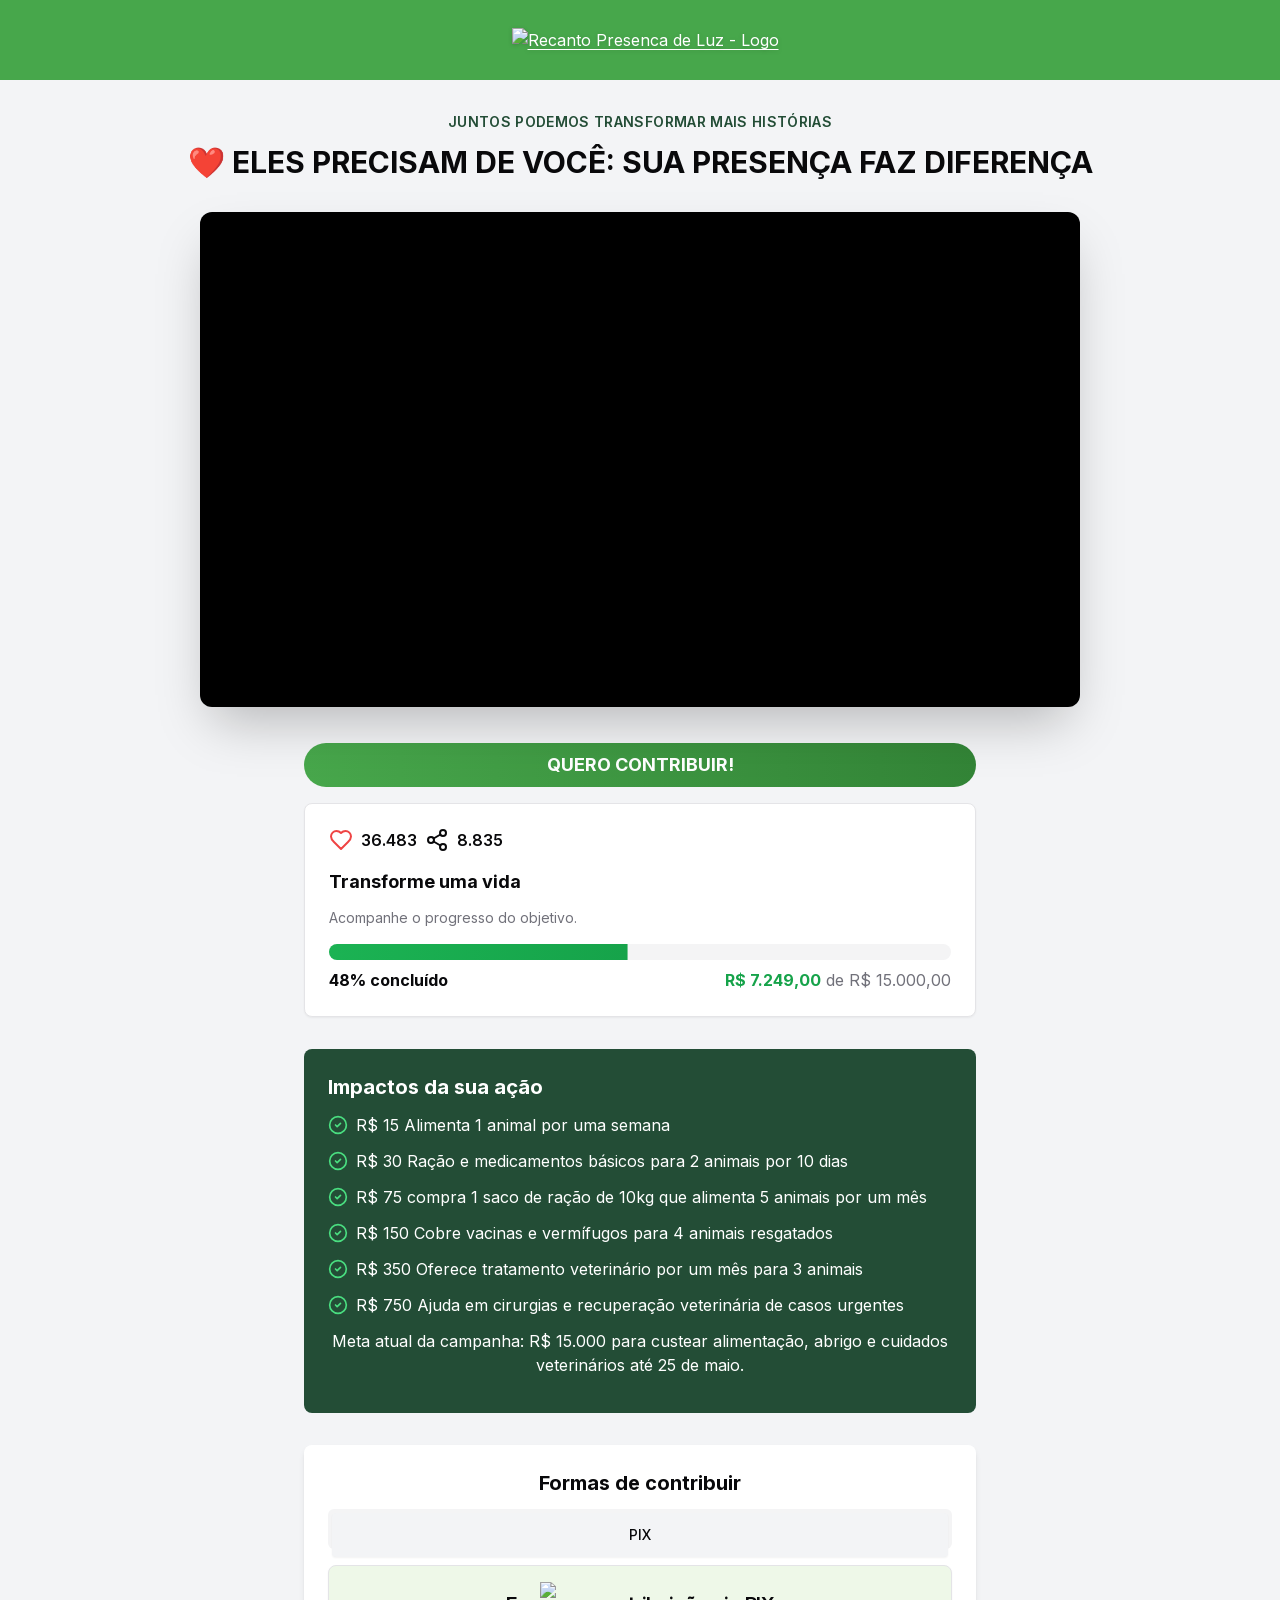
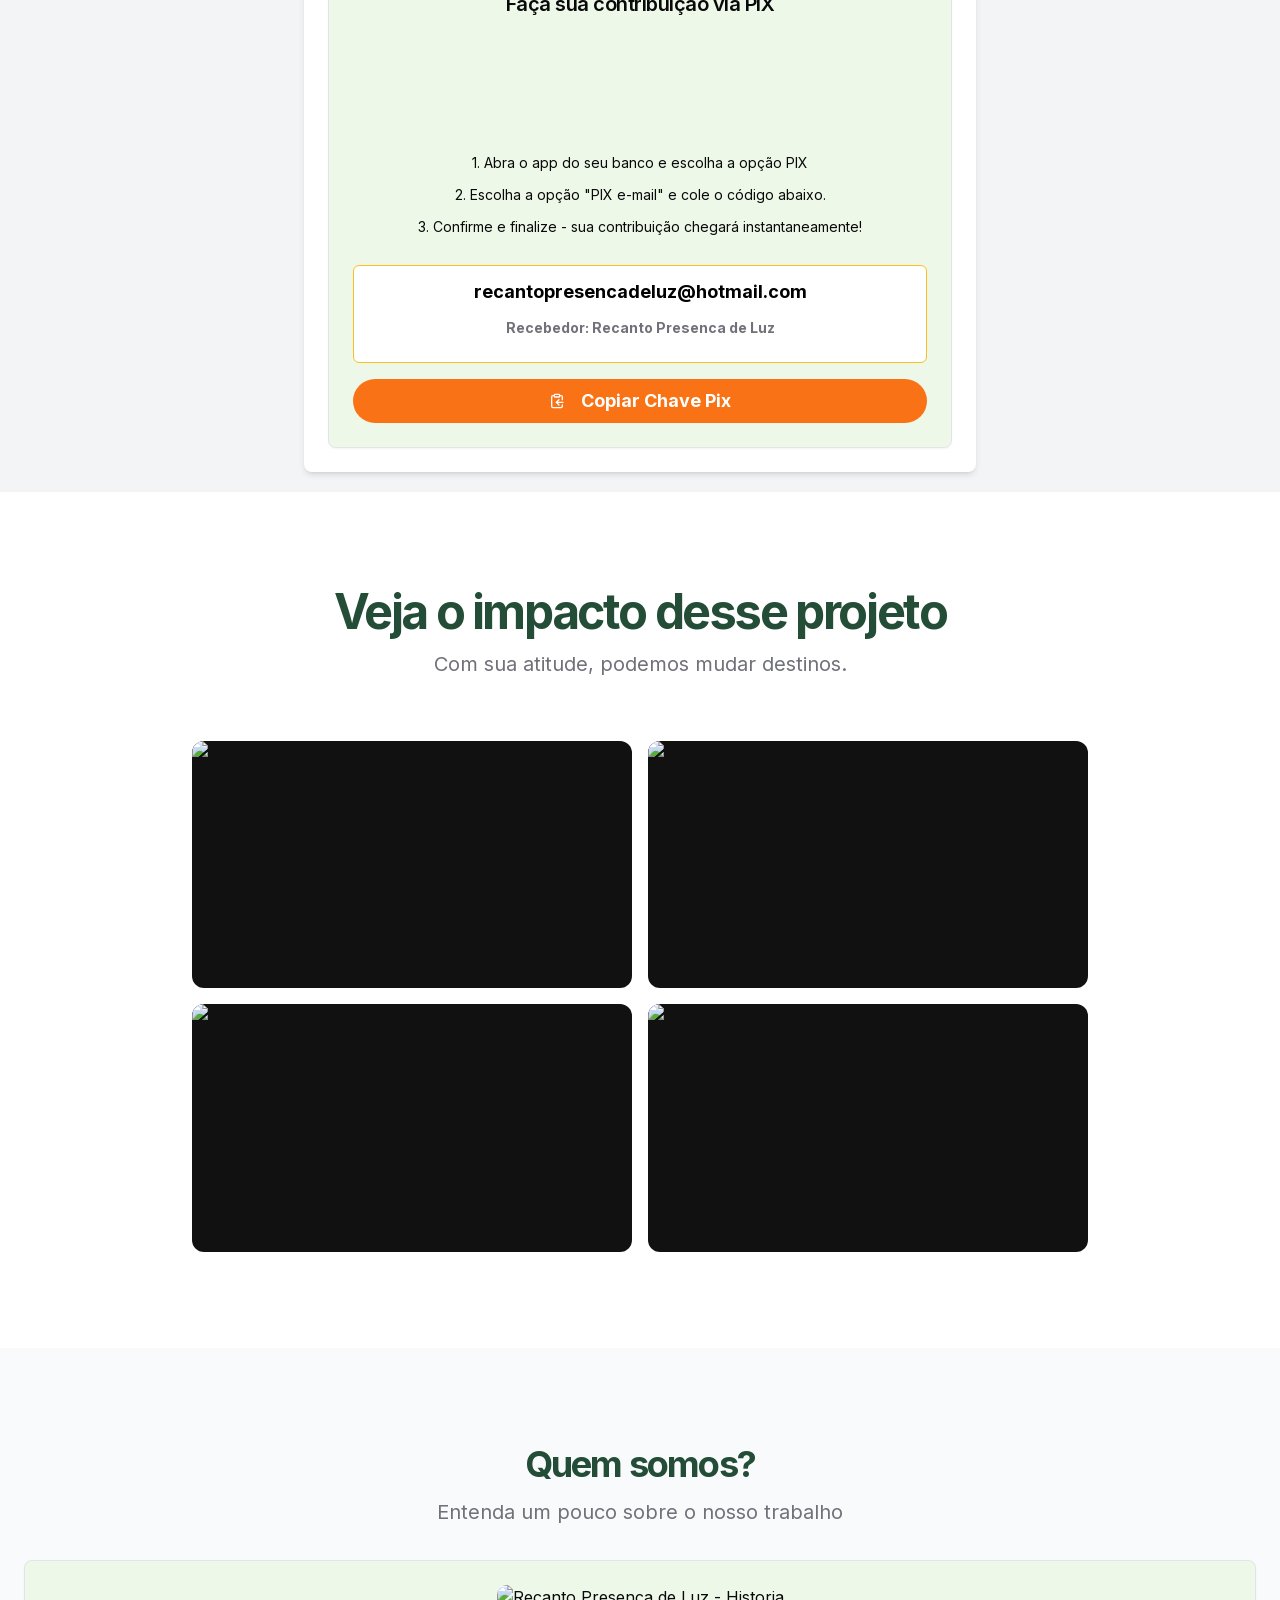
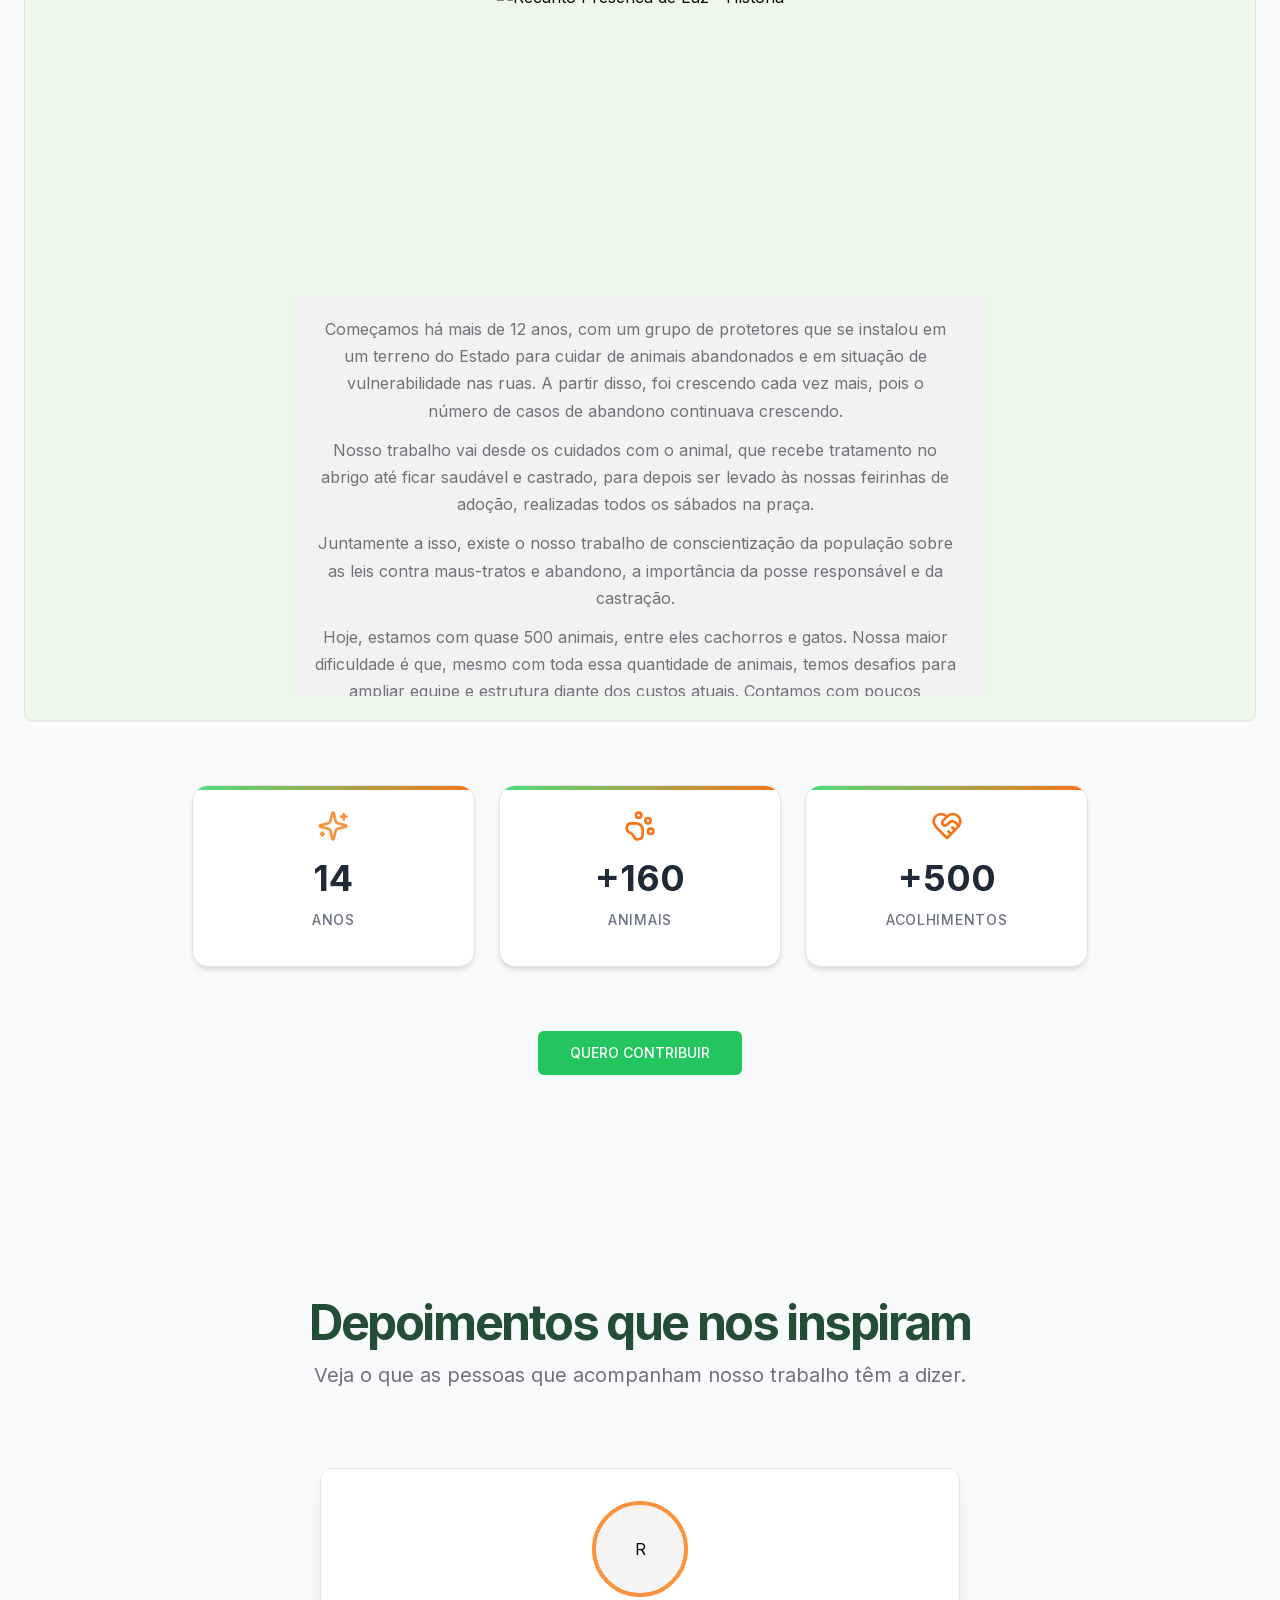
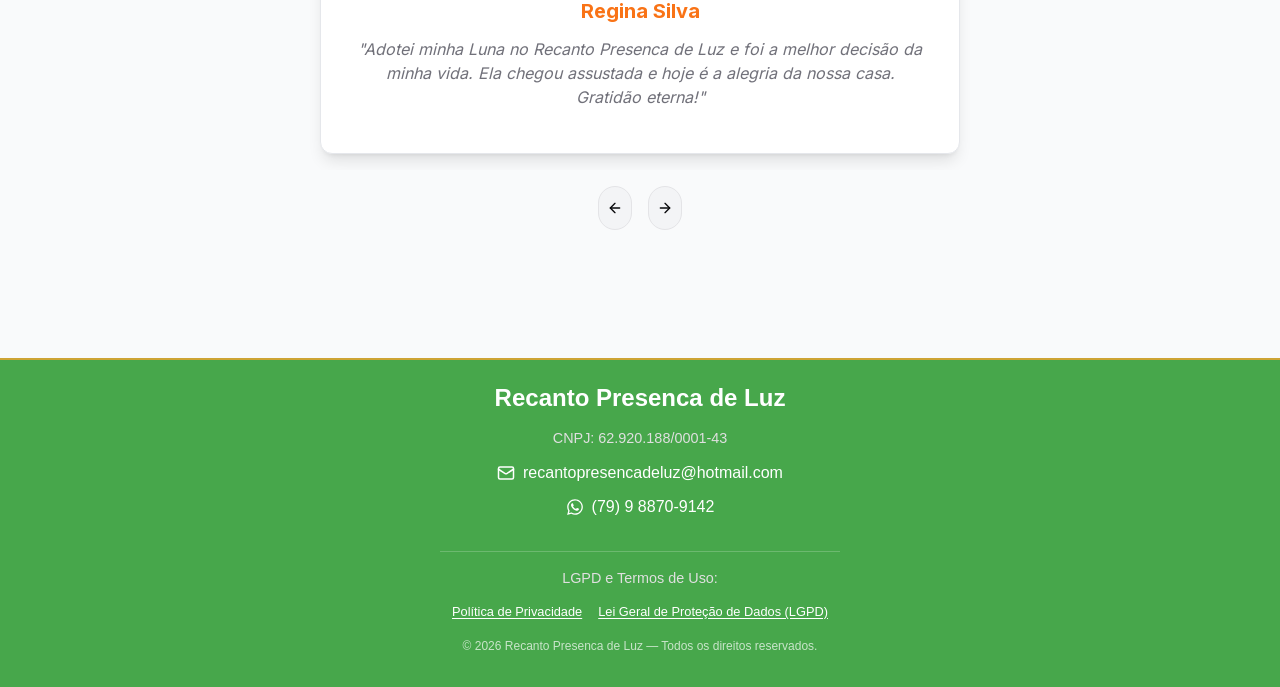
==== index.html @ f78526d4 "Add files via upload" ====
<!DOCTYPE html><html lang="pt-BR"><head><meta charSet="utf-8"/><meta name="viewport" content="width=device-width, initial-scale=1"/><link rel="preload" href="/_next/static/media/e4af272ccee01ff0-s.p.woff2" as="font" crossorigin="" type="font/woff2"/><link rel="preload" as="image" href="https://i.ibb.co/4ns6Q9Df/de05a63b-ccb4-4235-9074-edcccbdbeb05-removebg-preview.png"/><link rel="stylesheet" href="/_next/static/css/321c0243a953a065.css" data-precedence="next"/><link rel="preload" as="script" fetchPriority="low" href="/_next/static/chunks/webpack-9482fcfc3fdfa7f8.js"/><script src="/_next/static/chunks/4bd1b696-a25418325034b528.js" async=""></script><script src="/_next/static/chunks/684-8b816c568aa1b000.js" async=""></script><script src="/_next/static/chunks/main-app-9f4f66c0efa5e0b9.js" async=""></script><script src="/_next/static/chunks/365-a401f43766d34891.js" async=""></script><script src="/_next/static/chunks/798-916371a2caf3da36.js" async=""></script><script src="/_next/static/chunks/app/layout-183e3279c1307798.js" async=""></script><script src="/_next/static/chunks/8e1d74a4-5a9aa57ccb672484.js" async=""></script><script src="/_next/static/chunks/429-32c9b51f7296af9c.js" async=""></script><script src="/_next/static/chunks/119-1dce93ebd02ee011.js" async=""></script><script src="/_next/static/chunks/app/page-3ce889179d51cecb.js" async=""></script><meta name="next-size-adjust" content=""/><link rel="preconnect" href="https://connect.facebook.net" crossorigin="anonymous"/><link rel="dns-prefetch" href="https://connect.facebook.net"/><title>Recanto Presenca de Luz</title><meta name="description" content="A doação é a única forma de mantermos o nosso trabalho, seja doador e salve vidas."/><link rel="icon" href="/favicon.ico" type="image/x-icon" sizes="16x16"/><script>document.querySelectorAll('body link[rel="icon"], body link[rel="apple-touch-icon"]').forEach(el => document.head.appendChild(el))</script><script src="/_next/static/chunks/polyfills-42372ed130431b0a.js" noModule=""></script></head><body class="__variable_f367f3 font-sans antialiased"><div hidden=""><!--$--><!--/$--></div><noscript><img height="1" width="1" style="display:none" src="https://www.facebook.com/tr?id=1399622111182187&amp;ev=PageView&amp;noscript=1" alt="fb-pixel-noscript"/></noscript><div class="flex flex-col min-h-screen"><div class="flex min-h-dvh flex-col bg-background"><header class="site-header"><div class="container flex h-full items-center justify-center"><a class="flex items-center justify-center h-full" href="/"><img src="https://i.ibb.co/4ns6Q9Df/de05a63b-ccb4-4235-9074-edcccbdbeb05-removebg-preview.png" alt="Recanto Presenca de Luz - Logo" class="site-logo" loading="eager"/></a></div></header><main class="flex-1"><section class="w-full text-center pt-8 pb-4"><div class="container mx-auto px-2 sm:px-4"><p class="font-semibold text-primary uppercase tracking-wide text-xs sm:text-sm">JUNTOS PODEMOS TRANSFORMAR MAIS HISTÓRIAS</p><h1 class="text-lg sm:text-2xl md:text-3xl font-bold mt-2 leading-tight w-full max-w-full mx-auto">❤️ ELES PRECISAM DE VOCÊ: SUA PRESENÇA FAZ DIFERENÇA</h1></div><div class="w-full mt-8"><!--$!--><template data-dgst="BAILOUT_TO_CLIENT_SIDE_RENDERING"></template><div class="w-full max-w-4xl mx-auto px-2"><div class="w-full aspect-video bg-muted animate-pulse rounded-xl flex items-center justify-center"><p class="text-muted-foreground text-sm">Carregando vídeo...</p></div></div><!--/$--></div></section><section class="w-full py-5"><div class="container flex flex-col gap-8 items-center px-2 sm:px-4"><div class="w-full max-w-2xl"><a href="#formas-de-doar"><button class="inline-flex items-center justify-center gap-2 whitespace-nowrap ring-offset-background transition-colors focus-visible:outline-none focus-visible:ring-2 focus-visible:ring-ring focus-visible:ring-offset-2 disabled:pointer-events-none disabled:opacity-50 [&amp;_svg]:pointer-events-none [&amp;_svg]:size-4 [&amp;_svg]:shrink-0 hover:bg-primary/90 h-11 w-full mb-4 bg-gradient-to-r from-[#47A74B] to-[#328436] hover:from-[#328436] hover:to-[#47A74B] text-white font-bold rounded-full text-lg py-3 px-8">QUERO CONTRIBUIR!</button></a><div class="rounded-lg border text-card-foreground shadow-sm bg-white"><div class="p-4 sm:p-6"><div class="flex justify-between items-center"><div class="flex items-center gap-2"><svg xmlns="http://www.w3.org/2000/svg" width="24" height="24" viewBox="0 0 24 24" fill="none" stroke="currentColor" stroke-width="2" stroke-linecap="round" stroke-linejoin="round" class="lucide lucide-heart text-red-500"><path d="M19 14c1.49-1.46 3-3.21 3-5.5A5.5 5.5 0 0 0 16.5 3c-1.76 0-3 .5-4.5 2-1.5-1.5-2.74-2-4.5-2A5.5 5.5 0 0 0 2 8.5c0 2.3 1.5 4.05 3 5.5l7 7Z"></path></svg><span class="font-semibold">36.483</span><svg xmlns="http://www.w3.org/2000/svg" width="24" height="24" viewBox="0 0 24 24" fill="none" stroke="currentColor" stroke-width="2" stroke-linecap="round" stroke-linejoin="round" class="lucide lucide-share2"><circle cx="18" cy="5" r="3"></circle><circle cx="6" cy="12" r="3"></circle><circle cx="18" cy="19" r="3"></circle><line x1="8.59" x2="15.42" y1="13.51" y2="17.49"></line><line x1="15.41" x2="8.59" y1="6.51" y2="10.49"></line></svg><span class="font-semibold">8.835</span></div></div><div class="mt-4"><div><h3 class="font-bold text-lg">Transforme uma vida</h3><p class="text-sm text-muted-foreground">Acompanhe o progresso do objetivo.</p></div></div><div class="mt-4"><div aria-valuemax="100" aria-valuemin="0" role="progressbar" data-state="indeterminate" data-max="100" class="relative h-4 w-full overflow-hidden rounded-full bg-secondary"><div data-state="indeterminate" data-max="100" class="h-full w-full flex-1 transition-all bg-gradient-to-r from-[#21C35D] to-[#16A34A]" style="transform:translateX(-52%)"></div></div><div class="flex justify-between text-base mt-2"><span class="font-bold">48% concluído</span><span class="text-muted-foreground"><span class="font-bold text-green-600">R$ 7.249,00</span> de R$ 15.000,00</span></div></div></div></div></div><div class="w-full max-w-2xl bg-primary text-primary-foreground p-4 sm:p-6 rounded-lg"><h3 class="font-bold text-xl mb-4">Impactos da sua ação</h3><ul class="space-y-3"><li class="flex items-start gap-2"><svg xmlns="http://www.w3.org/2000/svg" width="24" height="24" viewBox="0 0 24 24" fill="none" stroke="currentColor" stroke-width="2" stroke-linecap="round" stroke-linejoin="round" class="lucide lucide-circle-check h-5 w-5 mt-0.5 text-green-400 flex-shrink-0"><circle cx="12" cy="12" r="10"></circle><path d="m9 12 2 2 4-4"></path></svg><span>R$ 15 Alimenta 1 animal por uma semana</span></li><li class="flex items-start gap-2"><svg xmlns="http://www.w3.org/2000/svg" width="24" height="24" viewBox="0 0 24 24" fill="none" stroke="currentColor" stroke-width="2" stroke-linecap="round" stroke-linejoin="round" class="lucide lucide-circle-check h-5 w-5 mt-0.5 text-green-400 flex-shrink-0"><circle cx="12" cy="12" r="10"></circle><path d="m9 12 2 2 4-4"></path></svg><span>R$ 30 Ração e medicamentos básicos para 2 animais por 10 dias</span></li><li class="flex items-start gap-2"><svg xmlns="http://www.w3.org/2000/svg" width="24" height="24" viewBox="0 0 24 24" fill="none" stroke="currentColor" stroke-width="2" stroke-linecap="round" stroke-linejoin="round" class="lucide lucide-circle-check h-5 w-5 mt-0.5 text-green-400 flex-shrink-0"><circle cx="12" cy="12" r="10"></circle><path d="m9 12 2 2 4-4"></path></svg><span>R$ 75 compra 1 saco de ração de 10kg que alimenta 5 animais por um mês</span></li><li class="flex items-start gap-2"><svg xmlns="http://www.w3.org/2000/svg" width="24" height="24" viewBox="0 0 24 24" fill="none" stroke="currentColor" stroke-width="2" stroke-linecap="round" stroke-linejoin="round" class="lucide lucide-circle-check h-5 w-5 mt-0.5 text-green-400 flex-shrink-0"><circle cx="12" cy="12" r="10"></circle><path d="m9 12 2 2 4-4"></path></svg><span>R$ 150 Cobre vacinas e vermífugos para 4 animais resgatados</span></li><li class="flex items-start gap-2"><svg xmlns="http://www.w3.org/2000/svg" width="24" height="24" viewBox="0 0 24 24" fill="none" stroke="currentColor" stroke-width="2" stroke-linecap="round" stroke-linejoin="round" class="lucide lucide-circle-check h-5 w-5 mt-0.5 text-green-400 flex-shrink-0"><circle cx="12" cy="12" r="10"></circle><path d="m9 12 2 2 4-4"></path></svg><span>R$ 350 Oferece tratamento veterinário por um mês para 3 animais</span></li><li class="flex items-start gap-2"><svg xmlns="http://www.w3.org/2000/svg" width="24" height="24" viewBox="0 0 24 24" fill="none" stroke="currentColor" stroke-width="2" stroke-linecap="round" stroke-linejoin="round" class="lucide lucide-circle-check h-5 w-5 mt-0.5 text-green-400 flex-shrink-0"><circle cx="12" cy="12" r="10"></circle><path d="m9 12 2 2 4-4"></path></svg><span>R$ 750 Ajuda em cirurgias e recuperação veterinária de casos urgentes</span></li></ul><p class="mt-4 text-center text-sm sm:text-base">Meta atual da campanha: R$ 15.000 para custear alimentação, abrigo e cuidados veterinários até 25 de maio.</p></div><div id="formas-de-doar" class="w-full max-w-2xl bg-white p-4 sm:p-6 rounded-lg shadow-md"><h3 class="font-bold text-xl text-center mb-4">Formas de contribuir</h3><div dir="ltr" data-orientation="horizontal" class="w-full"><div role="tablist" aria-orientation="horizontal" class="h-10 items-center justify-center rounded-md bg-muted p-1 text-muted-foreground grid w-full grid-cols-1" tabindex="-1" data-orientation="horizontal" style="outline:none"><button type="button" role="tab" aria-selected="true" aria-controls="radix-«R1eaelb»-content-pix" data-state="active" id="radix-«R1eaelb»-trigger-pix" class="inline-flex items-center justify-center whitespace-nowrap rounded-sm px-3 py-1.5 text-sm font-medium ring-offset-background transition-all focus-visible:outline-none focus-visible:ring-2 focus-visible:ring-ring focus-visible:ring-offset-2 disabled:pointer-events-none disabled:opacity-50 data-[state=active]:bg-background data-[state=active]:text-foreground data-[state=active]:shadow-sm" tabindex="-1" data-orientation="horizontal" data-radix-collection-item="">PIX</button></div><div data-state="active" data-orientation="horizontal" role="tabpanel" aria-labelledby="radix-«R1eaelb»-trigger-pix" id="radix-«R1eaelb»-content-pix" tabindex="0" class="ring-offset-background focus-visible:outline-none focus-visible:ring-2 focus-visible:ring-ring focus-visible:ring-offset-2 mt-4" style="animation-duration:0s"><div class="rounded-lg border bg-card text-card-foreground shadow-sm"><div class="flex flex-col space-y-1.5 p-4 sm:p-6"><div class="font-semibold tracking-tight text-center text-lg sm:text-xl">Faça sua contribuição via PIX</div></div><div class="p-6 space-y-4 flex flex-col items-center pt-0 px-2 sm:px-6"><div class="relative w-[180px] h-[180px] sm:w-[200px] sm:h-[200px] mt-[-60px] mb-[-45px]"><img alt="PIX QR Code" data-ai-hint="qr code" loading="lazy" decoding="async" data-nimg="fill" class="object-contain" style="position:absolute;height:100%;width:100%;left:0;top:0;right:0;bottom:0;color:transparent" src="https://i.ibb.co/N67JtyS0/pix.png"/></div><div class="space-y-2 w-full"><p class="text-center text-sm">1. Abra o app do seu banco e escolha a <br class="sm:hidden"/> opção PIX</p><p class="text-center text-sm">2. Escolha a opção &quot;PIX e-mail&quot; e cole o código abaixo.</p><p class="text-center text-sm">3. Confirme e finalize - sua contribuição chegará instantaneamente!</p></div><div class="bg-white border border-amber-400 p-3 rounded-md text-center w-full overflow-hidden"><p class="font-bold text-[13px] min-[320px]:text-[14px] sm:text-base md:text-lg text-black whitespace-nowrap truncate">recantopresencadeluz@hotmail.com</p><p class="text-sm font-bold text-muted-foreground mt-1">Recebedor: Recanto Presenca de Luz</p></div><button class="inline-flex items-center justify-center gap-2 whitespace-nowrap ring-offset-background transition-colors focus-visible:outline-none focus-visible:ring-2 focus-visible:ring-ring focus-visible:ring-offset-2 disabled:pointer-events-none disabled:opacity-50 [&amp;_svg]:pointer-events-none [&amp;_svg]:size-4 [&amp;_svg]:shrink-0 h-10 px-4 py-2 w-full bg-orange-500 hover:bg-orange-600 text-white font-bold rounded-full text-lg"><svg xmlns="http://www.w3.org/2000/svg" width="24" height="24" viewBox="0 0 24 24" fill="none" stroke="currentColor" stroke-width="2" stroke-linecap="round" stroke-linejoin="round" class="lucide lucide-clipboard-copy mr-2 h-5 w-5"><rect width="8" height="4" x="8" y="2" rx="1" ry="1"></rect><path d="M8 4H6a2 2 0 0 0-2 2v14a2 2 0 0 0 2 2h12a2 2 0 0 0 2-2v-2"></path><path d="M16 4h2a2 2 0 0 1 2 2v4"></path><path d="M21 14H11"></path><path d="m15 10-4 4 4 4"></path></svg>Copiar Chave Pix</button></div></div></div></div></div></div></section><section id="gallery" class="w-full py-12 md:py-24 bg-white text-primary"><div class="container px-4 md:px-6"><div class="flex flex-col items-center justify-center space-y-4 text-center mb-12"><h2 class="text-3xl font-bold tracking-tighter sm:text-5xl">Veja o impacto desse projeto</h2><p class="max-w-[900px] md:text-xl/relaxed lg:text-base/relaxed xl:text-xl/relaxed text-muted-foreground">Com sua atitude, podemos mudar destinos.</p></div><div class="grid grid-cols-1 sm:grid-cols-2 gap-4 max-w-4xl mx-auto"><div class="img-card group"><div class="img-slot relative aspect-video w-full"><img alt="Impacto 1" data-ai-hint="animal rescue" loading="lazy" decoding="async" data-nimg="fill" class="img-el object-cover transition-transform duration-300 group-hover:scale-105" style="position:absolute;height:100%;width:100%;left:0;top:0;right:0;bottom:0;color:transparent" src="https://i.ibb.co/20yDqpBL/ANTES.png"/></div></div><div class="img-card group"><div class="img-slot relative aspect-video w-full"><img alt="Impacto 2" data-ai-hint="animal rescue" loading="lazy" decoding="async" data-nimg="fill" class="img-el object-cover transition-transform duration-300 group-hover:scale-105" style="position:absolute;height:100%;width:100%;left:0;top:0;right:0;bottom:0;color:transparent" src="https://i.ibb.co/Vp9Tsbdw/ANTES-1.png"/></div></div><div class="img-card group"><div class="img-slot relative aspect-video w-full"><img alt="Impacto 3" data-ai-hint="animal rescue" loading="lazy" decoding="async" data-nimg="fill" class="img-el object-cover transition-transform duration-300 group-hover:scale-105" style="position:absolute;height:100%;width:100%;left:0;top:0;right:0;bottom:0;color:transparent" src="https://i.ibb.co/zhKdvjPP/ANTES-2.png"/></div></div><div class="img-card group"><div class="img-slot relative aspect-video w-full"><img alt="Impacto 4" data-ai-hint="animal rescue" loading="lazy" decoding="async" data-nimg="fill" class="img-el object-cover transition-transform duration-300 group-hover:scale-105" style="position:absolute;height:100%;width:100%;left:0;top:0;right:0;bottom:0;color:transparent" src="https://i.ibb.co/0V2RJtrf/ANTES-3.png"/></div></div></div></div></section><section class="w-full py-12 md:py-24 bg-gray-50"><div class="container px-4 md:px-6 space-y-8"><div class="text-center space-y-2"><h2 class="text-3xl font-bold tracking-tighter sm:text-4xl text-primary">Quem somos?</h2><p class="text-muted-foreground md:text-xl/relaxed">Entenda um pouco sobre o nosso trabalho</p></div><div class="rounded-lg border bg-card text-card-foreground shadow-sm overflow-hidden"><div class="p-6"><div class="flex justify-center"><a href="https://imgbb.com/"><img src="https://i.ibb.co/1t9W71GC/ANTES-4-removebg-preview.png" alt="Recanto Presenca de Luz - Historia" loading="lazy" width="400" height="400" style="border:0;max-width:400px;width:100%;border-radius:10px;object-fit:contain"/></a></div><div class="mt-6 text-muted-foreground text-left max-w-3xl mx-auto space-y-4"><div class="historia-box"><div class="historia-content"><p>Começamos há mais de 12 anos, com um grupo de protetores que se instalou em um terreno do Estado para cuidar de animais abandonados e em situação de vulnerabilidade nas ruas. A partir disso, foi crescendo cada vez mais, pois o número de casos de abandono continuava crescendo.</p><p>Nosso trabalho vai desde os cuidados com o animal, que recebe tratamento no abrigo até ficar saudável e castrado, para depois ser levado às nossas feirinhas de adoção, realizadas todos os sábados na praça.</p><p>Juntamente a isso, existe o nosso trabalho de conscientização da população sobre as leis contra maus-tratos e abandono, a importância da posse responsável e da castração.</p><p>Hoje, estamos com quase 500 animais, entre eles cachorros e gatos. Nossa maior dificuldade é que, mesmo com toda essa quantidade de animais, temos desafios para ampliar equipe e estrutura diante dos custos atuais. Contamos com poucos voluntários, que dificilmente aparecem para ajudar.</p><p>Mesmo com a ajuda que a prefeitura nos repassa todo mês para a compra de ração, ainda há custos importantes com medicação, veterinários, produtos de limpeza e estrutura.</p><p>Por isso, fazemos vários eventos e vendas em geral de camisetas, panetones, cestas de chocolate e rifas ao longo do ano, para sustentar e fortalecer nossas atividades ao longo do ano.</p></div></div></div></div></div><div class="pt-8 grid grid-cols-1 sm:grid-cols-2 md:grid-cols-3 gap-6 max-w-4xl mx-auto"><div class="rounded-lg border bg-card text-card-foreground shadow-sm stat-card"><div class="stat-card-border"></div><div class="flex flex-col items-center justify-center p-6 text-center h-full"><svg xmlns="http://www.w3.org/2000/svg" width="24" height="24" viewBox="0 0 24 24" fill="none" stroke="currentColor" stroke-width="2" stroke-linecap="round" stroke-linejoin="round" class="lucide lucide-sparkles h-8 w-8 mb-4 text-orange-400"><path d="M9.937 15.5A2 2 0 0 0 8.5 14.063l-6.135-1.582a.5.5 0 0 1 0-.962L8.5 9.936A2 2 0 0 0 9.937 8.5l1.582-6.135a.5.5 0 0 1 .963 0L14.063 8.5A2 2 0 0 0 15.5 9.937l6.135 1.581a.5.5 0 0 1 0 .964L15.5 14.063a2 2 0 0 0-1.437 1.437l-1.582 6.135a.5.5 0 0 1-.963 0z"></path><path d="M20 3v4"></path><path d="M22 5h-4"></path><path d="M4 17v2"></path><path d="M5 18H3"></path></svg><p class="text-4xl font-bold text-gray-800">14</p><p class="text-sm font-medium text-gray-500 uppercase tracking-wider mt-1">ANOS</p></div></div><div class="rounded-lg border bg-card text-card-foreground shadow-sm stat-card"><div class="stat-card-border"></div><div class="flex flex-col items-center justify-center p-6 text-center h-full"><svg xmlns="http://www.w3.org/2000/svg" width="24" height="24" viewBox="0 0 24 24" fill="none" stroke="currentColor" stroke-width="2" stroke-linecap="round" stroke-linejoin="round" class="lucide lucide-paw-print h-8 w-8 mb-4 text-orange-500"><circle cx="11" cy="4" r="2"></circle><circle cx="18" cy="8" r="2"></circle><circle cx="20" cy="16" r="2"></circle><path d="M9 10a5 5 0 0 1 5 5v3.5a3.5 3.5 0 0 1-6.84 1.045Q6.52 17.48 4.46 16.84A3.5 3.5 0 0 1 5.5 10Z"></path></svg><p class="text-4xl font-bold text-gray-800">+160</p><p class="text-sm font-medium text-gray-500 uppercase tracking-wider mt-1">ANIMAIS</p></div></div><div class="rounded-lg border bg-card text-card-foreground shadow-sm stat-card"><div class="stat-card-border"></div><div class="flex flex-col items-center justify-center p-6 text-center h-full"><svg xmlns="http://www.w3.org/2000/svg" width="24" height="24" viewBox="0 0 24 24" fill="none" stroke="currentColor" stroke-width="2" stroke-linecap="round" stroke-linejoin="round" class="lucide lucide-heart-handshake h-8 w-8 mb-4 text-orange-500"><path d="M19 14c1.49-1.46 3-3.21 3-5.5A5.5 5.5 0 0 0 16.5 3c-1.76 0-3 .5-4.5 2-1.5-1.5-2.74-2-4.5-2A5.5 5.5 0 0 0 2 8.5c0 2.3 1.5 4.05 3 5.5l7 7Z"></path><path d="M12 5 9.04 7.96a2.17 2.17 0 0 0 0 3.08c.82.82 2.13.85 3 .07l2.07-1.9a2.82 2.82 0 0 1 3.79 0l2.96 2.66"></path><path d="m18 15-2-2"></path><path d="m15 18-2-2"></path></svg><p class="text-4xl font-bold text-gray-800">+500</p><p class="text-sm font-medium text-gray-500 uppercase tracking-wider mt-1">Acolhimentos</p></div></div></div><div class="text-center pt-8"><a href="#formas-de-doar"><button class="inline-flex items-center justify-center gap-2 whitespace-nowrap text-sm font-medium ring-offset-background transition-colors focus-visible:outline-none focus-visible:ring-2 focus-visible:ring-ring focus-visible:ring-offset-2 disabled:pointer-events-none disabled:opacity-50 [&amp;_svg]:pointer-events-none [&amp;_svg]:size-4 [&amp;_svg]:shrink-0 h-11 rounded-md px-8 bg-green-500 hover:bg-green-600 text-white">QUERO CONTRIBUIR</button></a></div></div></section><section id="testimonials" class="w-full py-12 md:py-24 lg:py-32 bg-gray-50"><div class="container px-4 md:px-6"><div class="h-96 w-full animate-pulse bg-muted rounded-xl"></div></div></section></main><footer class="site-footer-detailed"><div class="container footer-content"><div class="footer-main-info"><h3 class="footer-title">Recanto Presenca de Luz</h3><p class="footer-cnpj">CNPJ: 62.920.188/0001-43</p><div class="footer-contact"><a href="mailto:recantopresencadeluz@hotmail.com" class="footer-contact-link"><svg xmlns="http://www.w3.org/2000/svg" width="24" height="24" viewBox="0 0 24 24" fill="none" stroke="currentColor" stroke-width="2" stroke-linecap="round" stroke-linejoin="round" class="lucide lucide-mail footer-icon"><rect width="20" height="16" x="2" y="4" rx="2"></rect><path d="m22 7-8.97 5.7a1.94 1.94 0 0 1-2.06 0L2 7"></path></svg>recantopresencadeluz@hotmail.com</a><a href="https://wa.me/557988709142" target="_blank" rel="noopener noreferrer" class="footer-contact-link"><svg stroke="currentColor" fill="currentColor" stroke-width="0" viewBox="0 0 448 512" class="footer-icon whatsapp-icon" height="1em" width="1em" xmlns="http://www.w3.org/2000/svg"><path d="M380.9 97.1C339 55.1 283.2 32 223.9 32c-122.4 0-222 99.6-222 222 0 39.1 10.2 77.3 29.6 111L0 480l117.7-30.9c32.4 17.7 68.9 27 106.1 27h.1c122.3 0 224.1-99.6 224.1-222 0-59.3-25.2-115-67.1-157zm-157 341.6c-33.2 0-65.7-8.9-94-25.7l-6.7-4-69.8 18.3L72 359.2l-4.4-7c-18.5-29.4-28.2-63.3-28.2-98.2 0-101.7 82.8-184.5 184.6-184.5 49.3 0 95.6 19.2 130.4 54.1 34.8 34.9 56.2 81.2 56.1 130.5 0 101.8-84.9 184.6-186.6 184.6zm101.2-138.2c-5.5-2.8-32.8-16.2-37.9-18-5.1-1.9-8.8-2.8-12.5 2.8-3.7 5.6-14.3 18-17.6 21.8-3.2 3.7-6.5 4.2-12 1.4-32.6-16.3-54-29.1-75.5-66-5.7-9.8 5.7-9.1 16.3-30.3 1.8-3.7.9-6.9-.5-9.7-1.4-2.8-12.5-30.1-17.1-41.2-4.5-10.8-9.1-9.3-12.5-9.5-3.2-.2-6.9-.2-10.6-.2-3.7 0-9.7 1.4-14.8 6.9-5.1 5.6-19.4 19-19.4 46.3 0 27.3 19.9 53.7 22.6 57.4 2.8 3.7 39.1 59.7 94.8 83.8 35.2 15.2 49 16.5 66.6 13.9 10.7-1.6 32.8-13.4 37.4-26.4 4.6-13 4.6-24.1 3.2-26.4-1.3-2.5-5-3.9-10.5-6.6z"></path></svg>(79) 9 8870-9142</a></div></div><div class="footer-legal"><p class="footer-legal-title">LGPD e Termos de Uso:</p><div class="footer-legal-links"><a class="footer-link" href="#privacidade">Política de Privacidade</a><a class="footer-link" href="#lgpd">Lei Geral de Proteção de Dados (LGPD)</a></div></div><p class="footer-copyright">© <!-- -->2026<!-- --> Recanto Presenca de Luz — Todos os direitos reservados.</p></div></footer></div><!--$--><!--/$--></div><div role="region" aria-label="Notifications (F8)" tabindex="-1" style="pointer-events:none"><ol tabindex="-1" class="fixed top-0 z-[100] flex max-h-screen w-full flex-col-reverse p-4 sm:bottom-0 sm:right-0 sm:top-auto sm:flex-col md:max-w-[420px]"></ol></div><script src="/_next/static/chunks/webpack-9482fcfc3fdfa7f8.js" async=""></script><script>(self.__next_f=self.__next_f||[]).push([0])</script><script>self.__next_f.push([1,"1:\"$Sreact.fragment\"\n2:I[9243,[\"365\",\"static/chunks/365-a401f43766d34891.js\",\"798\",\"static/chunks/798-916371a2caf3da36.js\",\"177\",\"static/chunks/app/layout-183e3279c1307798.js\"],\"\"]\n3:I[7555,[],\"\"]\n4:I[1295,[],\"\"]\n5:I[6874,[\"711\",\"static/chunks/8e1d74a4-5a9aa57ccb672484.js\",\"365\",\"static/chunks/365-a401f43766d34891.js\",\"429\",\"static/chunks/429-32c9b51f7296af9c.js\",\"119\",\"static/chunks/119-1dce93ebd02ee011.js\",\"974\",\"static/chunks/app/page-3ce889179d51cecb.js\"],\"\"]\n6:I[6996,[\"711\",\"static/chunks/8e1d74a4-5a9aa57ccb672484.js\",\"365\",\"static/chunks/365-a401f43766d34891.js\",\"429\",\"static/chunks/429-32c9b51f7296af9c.js\",\"119\",\"static/chunks/119-1dce93ebd02ee011.js\",\"974\",\"static/chunks/app/page-3ce889179d51cecb.js\"],\"default\"]\n7:I[7323,[\"365\",\"static/chunks/365-a401f43766d34891.js\",\"798\",\"static/chunks/798-916371a2caf3da36.js\",\"177\",\"static/chunks/app/layout-183e3279c1307798.js\"],\"Toaster\"]\n8:I[3304,[\"365\",\"static/chunks/365-a401f43766d34891.js\",\"798\",\"static/chunks/798-916371a2caf3da36.js\",\"177\",\"static/chunks/app/layout-183e3279c1307798.js\"],\"default\"]\n9:I[6034,[\"711\",\"static/chunks/8e1d74a4-5a9aa57ccb672484.js\",\"365\",\"static/chunks/365-a401f43766d34891.js\",\"429\",\"static/chunks/429-32c9b51f7296af9c.js\",\"119\",\"static/chunks/119-1dce93ebd02ee011.js\",\"974\",\"static/chunks/app/page-3ce889179d51cecb.js\"],\"default\"]\na:I[6363,[\"711\",\"static/chunks/8e1d74a4-5a9aa57ccb672484.js\",\"365\",\"static/chunks/365-a401f43766d34891.js\",\"429\",\"static/chunks/429-32c9b51f7296af9c.js\",\"119\",\"static/chunks/119-1dce93ebd02ee011.js\",\"974\",\"static/chunks/app/page-3ce889179d51cecb.js\"],\"default\"]\nb:I[3063,[\"711\",\"static/chunks/8e1d74a4-5a9aa57ccb672484.js\",\"365\",\"static/chunks/365-a401f43766d34891.js\",\"429\",\"static/chunks/429-32c9b51f7296af9c.js\",\"119\",\"static/chunks/119-1dce93ebd02ee011.js\",\"974\",\"static/chunks/app/page-3ce889179d51cecb.js\"],\"Image\"]\nc:I[5231,[\"711\",\"static/chunks/8e1d74a4-5a9aa57ccb672484.js\",\"365\",\"static/chunks/365-a401f43766d34891.js\",\"429\",\"static/chunks/429-32c9b51f7296af9c.js\",\"119\",\"static/chunks/119-1dce93ebd02ee011.js\",\""])</script><script>self.__next_f.push([1,"974\",\"static/chunks/app/page-3ce889179d51cecb.js\"],\"default\"]\nd:I[9665,[],\"OutletBoundary\"]\n10:I[4911,[],\"AsyncMetadataOutlet\"]\n12:I[9665,[],\"ViewportBoundary\"]\n14:I[9665,[],\"MetadataBoundary\"]\n16:I[6614,[],\"\"]\n:HL[\"/_next/static/media/e4af272ccee01ff0-s.p.woff2\",\"font\",{\"crossOrigin\":\"\",\"type\":\"font/woff2\"}]\n:HL[\"/_next/static/css/321c0243a953a065.css\",\"style\"]\n"])</script><script>self.__next_f.push([1,"0:{\"P\":null,\"b\":\"Fz2AuX0bF_0i11BhqlMBq\",\"p\":\"\",\"c\":[\"\",\"\"],\"i\":false,\"f\":[[[\"\",{\"children\":[\"__PAGE__\",{}]},\"$undefined\",\"$undefined\",true],[\"\",[\"$\",\"$1\",\"c\",{\"children\":[[[\"$\",\"link\",\"0\",{\"rel\":\"stylesheet\",\"href\":\"/_next/static/css/321c0243a953a065.css\",\"precedence\":\"next\",\"crossOrigin\":\"$undefined\",\"nonce\":\"$undefined\"}]],[\"$\",\"html\",null,{\"lang\":\"pt-BR\",\"suppressHydrationWarning\":true,\"children\":[[\"$\",\"head\",null,{\"children\":[[\"$\",\"link\",null,{\"rel\":\"preconnect\",\"href\":\"https://connect.facebook.net\",\"crossOrigin\":\"anonymous\"}],[\"$\",\"link\",null,{\"rel\":\"dns-prefetch\",\"href\":\"https://connect.facebook.net\"}],[\"$\",\"$L2\",null,{\"id\":\"fb-pixel\",\"strategy\":\"afterInteractive\",\"dangerouslySetInnerHTML\":{\"__html\":\"\\n              !function(f,b,e,v,n,t,s)\\n              {if(f.fbq)return;n=f.fbq=function(){n.callMethod?\\n              n.callMethod.apply(n,arguments):n.queue.push(arguments)};\\n              if(!f._fbq)f._fbq=n;n.push=n;n.loaded=!0;n.version='2.0';\\n              n.queue=[];t=b.createElement(e);t.async=!0;\\n              t.src=v;s=b.getElementsByTagName(e)[0];\\n              s.parentNode.insertBefore(t,s)}(window, document,'script',\\n              'https://connect.facebook.net/en_US/fbevents.js');\\n              fbq('init', '1399622111182187');\\n              fbq('track', 'PageView');\\n            \"}}]]}],[\"$\",\"body\",null,{\"className\":\"__variable_f367f3 font-sans antialiased\",\"suppressHydrationWarning\":true,\"children\":[[\"$\",\"noscript\",null,{\"children\":[\"$\",\"img\",null,{\"height\":\"1\",\"width\":\"1\",\"style\":{\"display\":\"none\"},\"src\":\"https://www.facebook.com/tr?id=1399622111182187\u0026ev=PageView\u0026noscript=1\",\"alt\":\"fb-pixel-noscript\"}]}],[\"$\",\"div\",null,{\"className\":\"flex flex-col min-h-screen\",\"children\":[\"$\",\"$L3\",null,{\"parallelRouterKey\":\"children\",\"error\":\"$undefined\",\"errorStyles\":\"$undefined\",\"errorScripts\":\"$undefined\",\"template\":[\"$\",\"$L4\",null,{}],\"templateStyles\":\"$undefined\",\"templateScripts\":\"$undefined\",\"notFound\":[[\"$\",\"div\",null,{\"className\":\"flex min-h-dvh flex-col bg-background\",\"children\":[[\"$\",\"header\",null,{\"className\":\"site-header\",\"children\":[\"$\",\"div\",null,{\"className\":\"container flex h-full items-center justify-center\",\"children\":[\"$\",\"$L5\",null,{\"href\":\"/\",\"className\":\"flex items-center justify-center h-full\",\"children\":[\"$\",\"img\",null,{\"src\":\"https://i.ibb.co/4ns6Q9Df/de05a63b-ccb4-4235-9074-edcccbdbeb05-removebg-preview.png\",\"alt\":\"Recanto Presenca de Luz - Logo\",\"className\":\"site-logo\",\"loading\":\"eager\"}]}]}]}],[\"$\",\"main\",null,{\"className\":\"flex-1 flex items-center justify-center p-4\",\"children\":[\"$\",\"div\",null,{\"className\":\"text-center space-y-6 max-w-md\",\"children\":[[\"$\",\"h1\",null,{\"className\":\"text-6xl font-bold text-primary\",\"children\":\"404\"}],[\"$\",\"div\",null,{\"className\":\"space-y-2\",\"children\":[[\"$\",\"h2\",null,{\"className\":\"text-2xl font-semibold text-foreground\",\"children\":\"Página não encontrada\"}],[\"$\",\"p\",null,{\"className\":\"text-muted-foreground\",\"children\":\"Desculpe, a página que você está procurando não existe ou foi movida para um novo endereço.\"}]]}],[\"$\",\"$L5\",null,{\"href\":\"/\",\"children\":\"Voltar para o Início\",\"className\":\"inline-flex items-center justify-center gap-2 whitespace-nowrap rounded-md text-sm font-medium ring-offset-background transition-colors focus-visible:outline-none focus-visible:ring-2 focus-visible:ring-ring focus-visible:ring-offset-2 disabled:pointer-events-none disabled:opacity-50 [\u0026_svg]:pointer-events-none [\u0026_svg]:size-4 [\u0026_svg]:shrink-0 bg-primary text-primary-foreground hover:bg-primary/90 h-10 px-4 py-2 w-full sm:w-auto\",\"ref\":null}]]}]}],[\"$\",\"$L6\",null,{}]]}],[]],\"forbidden\":\"$undefined\",\"unauthorized\":\"$undefined\"}]}],[\"$\",\"$L7\",null,{}],[\"$\",\"$L8\",null,{}]]}]]}]]}],{\"children\":[\"__PAGE__\",[\"$\",\"$1\",\"c\",{\"children\":[[\"$\",\"div\",null,{\"className\":\"flex min-h-dvh flex-col bg-background\",\"children\":[[\"$\",\"header\",null,{\"className\":\"site-header\",\"children\":[\"$\",\"div\",null,{\"className\":\"container flex h-full items-center justify-center\",\"children\":[\"$\",\"$L5\",null,{\"href\":\"/\",\"className\":\"flex items-center justify-center h-full\",\"children\":[\"$\",\"img\",null,{\"src\":\"https://i.ibb.co/4ns6Q9Df/de05a63b-ccb4-4235-9074-edcccbdbeb05-removebg-preview.png\",\"alt\":\"Recanto Presenca de Luz - Logo\",\"className\":\"site-logo\",\"loading\":\"eager\"}]}]}]}],[\"$\",\"main\",null,{\"className\":\"flex-1\",\"children\":[[\"$\",\"$L9\",null,{}],[\"$\",\"$La\",null,{}],[\"$\",\"section\",null,{\"id\":\"gallery\",\"className\":\"w-full py-12 md:py-24 bg-white text-primary\",\"children\":[\"$\",\"div\",null,{\"className\":\"container px-4 md:px-6\",\"children\":[[\"$\",\"div\",null,{\"className\":\"flex flex-col items-center justify-center space-y-4 text-center mb-12\",\"children\":[[\"$\",\"h2\",null,{\"className\":\"text-3xl font-bold tracking-tighter sm:text-5xl\",\"children\":\"Veja o impacto desse projeto\"}],[\"$\",\"p\",null,{\"className\":\"max-w-[900px] md:text-xl/relaxed lg:text-base/relaxed xl:text-xl/relaxed text-muted-foreground\",\"children\":\"Com sua atitude, podemos mudar destinos.\"}]]}],[\"$\",\"div\",null,{\"className\":\"grid grid-cols-1 sm:grid-cols-2 gap-4 max-w-4xl mx-auto\",\"children\":[[\"$\",\"div\",\"0\",{\"className\":\"img-card group\",\"children\":[\"$\",\"div\",null,{\"className\":\"img-slot relative aspect-video w-full\",\"children\":[\"$\",\"$Lb\",null,{\"className\":\"img-el object-cover transition-transform duration-300 group-hover:scale-105\",\"src\":\"https://i.ibb.co/20yDqpBL/ANTES.png\",\"alt\":\"Impacto 1\",\"fill\":true,\"sizes\":\"(max-width: 640px) 100vw, (max-width: 1024px) 50vw, 450px\",\"data-ai-hint\":\"animal rescue\"}]}]}],[\"$\",\"div\",\"1\",{\"className\":\"img-card group\",\"children\":[\"$\",\"div\",null,{\"className\":\"img-slot relative aspect-video w-full\",\"children\":[\"$\",\"$Lb\",null,{\"className\":\"img-el object-cover transition-transform duration-300 group-hover:scale-105\",\"src\":\"https://i.ibb.co/Vp9Tsbdw/ANTES-1.png\",\"alt\":\"Impacto 2\",\"fill\":true,\"sizes\":\"(max-width: 640px) 100vw, (max-width: 1024px) 50vw, 450px\",\"data-ai-hint\":\"animal rescue\"}]}]}],[\"$\",\"div\",\"2\",{\"className\":\"img-card group\",\"children\":[\"$\",\"div\",null,{\"className\":\"img-slot relative aspect-video w-full\",\"children\":[\"$\",\"$Lb\",null,{\"className\":\"img-el object-cover transition-transform duration-300 group-hover:scale-105\",\"src\":\"https://i.ibb.co/zhKdvjPP/ANTES-2.png\",\"alt\":\"Impacto 3\",\"fill\":true,\"sizes\":\"(max-width: 640px) 100vw, (max-width: 1024px) 50vw, 450px\",\"data-ai-hint\":\"animal rescue\"}]}]}],[\"$\",\"div\",\"3\",{\"className\":\"img-card group\",\"children\":[\"$\",\"div\",null,{\"className\":\"img-slot relative aspect-video w-full\",\"children\":[\"$\",\"$Lb\",null,{\"className\":\"img-el object-cover transition-transform duration-300 group-hover:scale-105\",\"src\":\"https://i.ibb.co/0V2RJtrf/ANTES-3.png\",\"alt\":\"Impacto 4\",\"fill\":true,\"sizes\":\"(max-width: 640px) 100vw, (max-width: 1024px) 50vw, 450px\",\"data-ai-hint\":\"animal rescue\"}]}]}]]}]]}]}],[\"$\",\"section\",null,{\"className\":\"w-full py-12 md:py-24 bg-gray-50\",\"children\":[\"$\",\"div\",null,{\"className\":\"container px-4 md:px-6 space-y-8\",\"children\":[[\"$\",\"div\",null,{\"className\":\"text-center space-y-2\",\"children\":[[\"$\",\"h2\",null,{\"className\":\"text-3xl font-bold tracking-tighter sm:text-4xl text-primary\",\"children\":\"Quem somos?\"}],[\"$\",\"p\",null,{\"className\":\"text-muted-foreground md:text-xl/relaxed\",\"children\":\"Entenda um pouco sobre o nosso trabalho\"}]]}],[\"$\",\"div\",null,{\"ref\":\"$undefined\",\"className\":\"rounded-lg border bg-card text-card-foreground shadow-sm overflow-hidden\",\"children\":[\"$\",\"div\",null,{\"ref\":\"$undefined\",\"className\":\"p-6\",\"children\":[[\"$\",\"div\",null,{\"className\":\"flex justify-center\",\"children\":[\"$\",\"a\",null,{\"href\":\"https://imgbb.com/\",\"children\":[\"$\",\"img\",null,{\"src\":\"https://i.ibb.co/1t9W71GC/ANTES-4-removebg-preview.png\",\"alt\":\"Recanto Presenca de Luz - Historia\",\"loading\":\"lazy\",\"width\":\"400\",\"height\":\"400\",\"style\":{\"border\":0,\"maxWidth\":\"400px\",\"width\":\"100%\",\"borderRadius\":\"10px\",\"objectFit\":\"contain\"}}]}]}],[\"$\",\"div\",null,{\"className\":\"mt-6 text-muted-foreground text-left max-w-3xl mx-auto space-y-4\",\"children\":[\"$\",\"div\",null,{\"className\":\"historia-box\",\"children\":[\"$\",\"div\",null,{\"className\":\"historia-content\",\"children\":[[\"$\",\"p\",null,{\"children\":\"Começamos há mais de 12 anos, com um grupo de protetores que se instalou em um terreno do Estado para cuidar de animais abandonados e em situação de vulnerabilidade nas ruas. A partir disso, foi crescendo cada vez mais, pois o número de casos de abandono continuava crescendo.\"}],[\"$\",\"p\",null,{\"children\":\"Nosso trabalho vai desde os cuidados com o animal, que recebe tratamento no abrigo até ficar saudável e castrado, para depois ser levado às nossas feirinhas de adoção, realizadas todos os sábados na praça.\"}],[\"$\",\"p\",null,{\"children\":\"Juntamente a isso, existe o nosso trabalho de conscientização da população sobre as leis contra maus-tratos e abandono, a importância da posse responsável e da castração.\"}],[\"$\",\"p\",null,{\"children\":\"Hoje, estamos com quase 500 animais, entre eles cachorros e gatos. Nossa maior dificuldade é que, mesmo com toda essa quantidade de animais, temos desafios para ampliar equipe e estrutura diante dos custos atuais. Contamos com poucos voluntários, que dificilmente aparecem para ajudar.\"}],[\"$\",\"p\",null,{\"children\":\"Mesmo com a ajuda que a prefeitura nos repassa todo mês para a compra de ração, ainda há custos importantes com medicação, veterinários, produtos de limpeza e estrutura.\"}],[\"$\",\"p\",null,{\"children\":\"Por isso, fazemos vários eventos e vendas em geral de camisetas, panetones, cestas de chocolate e rifas ao longo do ano, para sustentar e fortalecer nossas atividades ao longo do ano.\"}]]}]}]}]]}]}],[\"$\",\"div\",null,{\"className\":\"pt-8 grid grid-cols-1 sm:grid-cols-2 md:grid-cols-3 gap-6 max-w-4xl mx-auto\",\"children\":[[\"$\",\"div\",\"0\",{\"ref\":\"$undefined\",\"className\":\"rounded-lg border bg-card text-card-foreground shadow-sm stat-card\",\"children\":[[\"$\",\"div\",null,{\"className\":\"stat-card-border\"}],[\"$\",\"div\",null,{\"ref\":\"$undefined\",\"className\":\"flex flex-col items-center justify-center p-6 text-center h-full\",\"children\":[[\"$\",\"svg\",null,{\"ref\":\"$undefined\",\"xmlns\":\"http://www.w3.org/2000/svg\",\"width\":24,\"height\":24,\"viewBox\":\"0 0 24 24\",\"fill\":\"none\",\"stroke\":\"currentColor\",\"strokeWidth\":2,\"strokeLinecap\":\"round\",\"strokeLinejoin\":\"round\",\"className\":\"lucide lucide-sparkles h-8 w-8 mb-4 text-orange-400\",\"children\":[[\"$\",\"path\",\"4pj2yx\",{\"d\":\"M9.937 15.5A2 2 0 0 0 8.5 14.063l-6.135-1.582a.5.5 0 0 1 0-.962L8.5 9.936A2 2 0 0 0 9.937 8.5l1.582-6.135a.5.5 0 0 1 .963 0L14.063 8.5A2 2 0 0 0 15.5 9.937l6.135 1.581a.5.5 0 0 1 0 .964L15.5 14.063a2 2 0 0 0-1.437 1.437l-1.582 6.135a.5.5 0 0 1-.963 0z\"}],[\"$\",\"path\",\"1olli1\",{\"d\":\"M20 3v4\"}],[\"$\",\"path\",\"1gvqau\",{\"d\":\"M22 5h-4\"}],[\"$\",\"path\",\"vumght\",{\"d\":\"M4 17v2\"}],[\"$\",\"path\",\"zchphs\",{\"d\":\"M5 18H3\"}],\"$undefined\"]}],[\"$\",\"p\",null,{\"className\":\"text-4xl font-bold text-gray-800\",\"children\":\"14\"}],[\"$\",\"p\",null,{\"className\":\"text-sm font-medium text-gray-500 uppercase tracking-wider mt-1\",\"children\":\"ANOS\"}]]}]]}],[\"$\",\"div\",\"1\",{\"ref\":\"$undefined\",\"className\":\"rounded-lg border bg-card text-card-foreground shadow-sm stat-card\",\"children\":[[\"$\",\"div\",null,{\"className\":\"stat-card-border\"}],[\"$\",\"div\",null,{\"ref\":\"$undefined\",\"className\":\"flex flex-col items-center justify-center p-6 text-center h-full\",\"children\":[[\"$\",\"svg\",null,{\"ref\":\"$undefined\",\"xmlns\":\"http://www.w3.org/2000/svg\",\"width\":24,\"height\":24,\"viewBox\":\"0 0 24 24\",\"fill\":\"none\",\"stroke\":\"currentColor\",\"strokeWidth\":2,\"strokeLinecap\":\"round\",\"strokeLinejoin\":\"round\",\"className\":\"lucide lucide-paw-print h-8 w-8 mb-4 text-orange-500\",\"children\":[[\"$\",\"circle\",\"vol9p0\",{\"cx\":\"11\",\"cy\":\"4\",\"r\":\"2\"}],[\"$\",\"circle\",\"17gozi\",{\"cx\":\"18\",\"cy\":\"8\",\"r\":\"2\"}],[\"$\",\"circle\",\"1v9bxh\",{\"cx\":\"20\",\"cy\":\"16\",\"r\":\"2\"}],[\"$\",\"path\",\"1ydw1z\",{\"d\":\"M9 10a5 5 0 0 1 5 5v3.5a3.5 3.5 0 0 1-6.84 1.045Q6.52 17.48 4.46 16.84A3.5 3.5 0 0 1 5.5 10Z\"}],\"$undefined\"]}],[\"$\",\"p\",null,{\"className\":\"text-4xl font-bold text-gray-800\",\"children\":\"+160\"}],[\"$\",\"p\",null,{\"className\":\"text-sm font-medium text-gray-500 uppercase tracking-wider mt-1\",\"children\":\"ANIMAIS\"}]]}]]}],[\"$\",\"div\",\"2\",{\"ref\":\"$undefined\",\"className\":\"rounded-lg border bg-card text-card-foreground shadow-sm stat-card\",\"children\":[[\"$\",\"div\",null,{\"className\":\"stat-card-border\"}],[\"$\",\"div\",null,{\"ref\":\"$undefined\",\"className\":\"flex flex-col items-center justify-center p-6 text-center h-full\",\"children\":[[\"$\",\"svg\",null,{\"ref\":\"$undefined\",\"xmlns\":\"http://www.w3.org/2000/svg\",\"width\":24,\"height\":24,\"viewBox\":\"0 0 24 24\",\"fill\":\"none\",\"stroke\":\"currentColor\",\"strokeWidth\":2,\"strokeLinecap\":\"round\",\"strokeLinejoin\":\"round\",\"className\":\"lucide lucide-heart-handshake h-8 w-8 mb-4 text-orange-500\",\"children\":[[\"$\",\"path\",\"c3ymky\",{\"d\":\"M19 14c1.49-1.46 3-3.21 3-5.5A5.5 5.5 0 0 0 16.5 3c-1.76 0-3 .5-4.5 2-1.5-1.5-2.74-2-4.5-2A5.5 5.5 0 0 0 2 8.5c0 2.3 1.5 4.05 3 5.5l7 7Z\"}],[\"$\",\"path\",\"4oyue0\",{\"d\":\"M12 5 9.04 7.96a2.17 2.17 0 0 0 0 3.08c.82.82 2.13.85 3 .07l2.07-1.9a2.82 2.82 0 0 1 3.79 0l2.96 2.66\"}],[\"$\",\"path\",\"60u0ii\",{\"d\":\"m18 15-2-2\"}],[\"$\",\"path\",\"6p76be\",{\"d\":\"m15 18-2-2\"}],\"$undefined\"]}],[\"$\",\"p\",null,{\"className\":\"text-4xl font-bold text-gray-800\",\"children\":\"+500\"}],[\"$\",\"p\",null,{\"className\":\"text-sm font-medium text-gray-500 uppercase tracking-wider mt-1\",\"children\":\"Acolhimentos\"}]]}]]}]]}],[\"$\",\"div\",null,{\"className\":\"text-center pt-8\",\"children\":[\"$\",\"$L5\",null,{\"href\":\"#formas-de-doar\",\"children\":[\"$\",\"button\",null,{\"className\":\"inline-flex items-center justify-center gap-2 whitespace-nowrap text-sm font-medium ring-offset-background transition-colors focus-visible:outline-none focus-visible:ring-2 focus-visible:ring-ring focus-visible:ring-offset-2 disabled:pointer-events-none disabled:opacity-50 [\u0026_svg]:pointer-events-none [\u0026_svg]:size-4 [\u0026_svg]:shrink-0 h-11 rounded-md px-8 bg-green-500 hover:bg-green-600 text-white\",\"ref\":\"$undefined\",\"children\":\"QUERO CONTRIBUIR\"}]}]}]]}]}],[\"$\",\"$Lc\",null,{}]]}],[\"$\",\"$L6\",null,{}]]}],null,[\"$\",\"$Ld\",null,{\"children\":[\"$Le\",\"$Lf\",[\"$\",\"$L10\",null,{\"promise\":\"$@11\"}]]}]]}],{},null,false]},null,false],[\"$\",\"$1\",\"h\",{\"children\":[null,[\"$\",\"$1\",\"4dbr2rgAkxibSJQO9CPGAv\",{\"children\":[[\"$\",\"$L12\",null,{\"children\":\"$L13\"}],[\"$\",\"meta\",null,{\"name\":\"next-size-adjust\",\"content\":\"\"}]]}],[\"$\",\"$L14\",null,{\"children\":\"$L15\"}]]}],false]],\"m\":\"$undefined\",\"G\":[\"$16\",\"$undefined\"],\"s\":false,\"S\":true}\n"])</script><script>self.__next_f.push([1,"17:\"$Sreact.suspense\"\n18:I[4911,[],\"AsyncMetadata\"]\n15:[\"$\",\"div\",null,{\"hidden\":true,\"children\":[\"$\",\"$17\",null,{\"fallback\":null,\"children\":[\"$\",\"$L18\",null,{\"promise\":\"$@19\"}]}]}]\nf:null\n"])</script><script>self.__next_f.push([1,"13:[[\"$\",\"meta\",\"0\",{\"charSet\":\"utf-8\"}],[\"$\",\"meta\",\"1\",{\"name\":\"viewport\",\"content\":\"width=device-width, initial-scale=1\"}]]\ne:null\n"])</script><script>self.__next_f.push([1,"11:{\"metadata\":[[\"$\",\"title\",\"0\",{\"children\":\"Recanto Presenca de Luz\"}],[\"$\",\"meta\",\"1\",{\"name\":\"description\",\"content\":\"A doação é a única forma de mantermos o nosso trabalho, seja doador e salve vidas.\"}],[\"$\",\"link\",\"2\",{\"rel\":\"icon\",\"href\":\"/favicon.ico\",\"type\":\"image/x-icon\",\"sizes\":\"16x16\"}]],\"error\":null,\"digest\":\"$undefined\"}\n19:{\"metadata\":\"$11:metadata\",\"error\":null,\"digest\":\"$undefined\"}\n"])</script></body></html>
---- _next/static/css/321c0243a953a065.css ----
*,:after,:before{--tw-border-spacing-x:0;--tw-border-spacing-y:0;--tw-translate-x:0;--tw-translate-y:0;--tw-rotate:0;--tw-skew-x:0;--tw-skew-y:0;--tw-scale-x:1;--tw-scale-y:1;--tw-pan-x: ;--tw-pan-y: ;--tw-pinch-zoom: ;--tw-scroll-snap-strictness:proximity;--tw-gradient-from-position: ;--tw-gradient-via-position: ;--tw-gradient-to-position: ;--tw-ordinal: ;--tw-slashed-zero: ;--tw-numeric-figure: ;--tw-numeric-spacing: ;--tw-numeric-fraction: ;--tw-ring-inset: ;--tw-ring-offset-width:0px;--tw-ring-offset-color:#fff;--tw-ring-color:rgb(59 130 246/0.5);--tw-ring-offset-shadow:0 0 #0000;--tw-ring-shadow:0 0 #0000;--tw-shadow:0 0 #0000;--tw-shadow-colored:0 0 #0000;--tw-blur: ;--tw-brightness: ;--tw-contrast: ;--tw-grayscale: ;--tw-hue-rotate: ;--tw-invert: ;--tw-saturate: ;--tw-sepia: ;--tw-drop-shadow: ;--tw-backdrop-blur: ;--tw-backdrop-brightness: ;--tw-backdrop-contrast: ;--tw-backdrop-grayscale: ;--tw-backdrop-hue-rotate: ;--tw-backdrop-invert: ;--tw-backdrop-opacity: ;--tw-backdrop-saturate: ;--tw-backdrop-sepia: ;--tw-contain-size: ;--tw-contain-layout: ;--tw-contain-paint: ;--tw-contain-style: }::backdrop{--tw-border-spacing-x:0;--tw-border-spacing-y:0;--tw-translate-x:0;--tw-translate-y:0;--tw-rotate:0;--tw-skew-x:0;--tw-skew-y:0;--tw-scale-x:1;--tw-scale-y:1;--tw-pan-x: ;--tw-pan-y: ;--tw-pinch-zoom: ;--tw-scroll-snap-strictness:proximity;--tw-gradient-from-position: ;--tw-gradient-via-position: ;--tw-gradient-to-position: ;--tw-ordinal: ;--tw-slashed-zero: ;--tw-numeric-figure: ;--tw-numeric-spacing: ;--tw-numeric-fraction: ;--tw-ring-inset: ;--tw-ring-offset-width:0px;--tw-ring-offset-color:#fff;--tw-ring-color:rgb(59 130 246/0.5);--tw-ring-offset-shadow:0 0 #0000;--tw-ring-shadow:0 0 #0000;--tw-shadow:0 0 #0000;--tw-shadow-colored:0 0 #0000;--tw-blur: ;--tw-brightness: ;--tw-contrast: ;--tw-grayscale: ;--tw-hue-rotate: ;--tw-invert: ;--tw-saturate: ;--tw-sepia: ;--tw-drop-shadow: ;--tw-backdrop-blur: ;--tw-backdrop-brightness: ;--tw-backdrop-contrast: ;--tw-backdrop-grayscale: ;--tw-backdrop-hue-rotate: ;--tw-backdrop-invert: ;--tw-backdrop-opacity: ;--tw-backdrop-saturate: ;--tw-backdrop-sepia: ;--tw-contain-size: ;--tw-contain-layout: ;--tw-contain-paint: ;--tw-contain-style: }/*
! tailwindcss v3.4.17 | MIT License | https://tailwindcss.com
*/*,:after,:before{box-sizing:border-box;border:0 solid #e5e7eb}:after,:before{--tw-content:""}:host,html{line-height:1.5;-webkit-text-size-adjust:100%;-moz-tab-size:4;tab-size:4;font-family:var(--font-inter),sans-serif;font-feature-settings:normal;font-variation-settings:normal;-webkit-tap-highlight-color:transparent}body{margin:0;line-height:inherit}hr{height:0;color:inherit;border-top-width:1px}abbr:where([title]){text-decoration:underline dotted}h1,h2,h3,h4,h5,h6{font-size:inherit;font-weight:inherit}a{color:inherit;text-decoration:inherit}b,strong{font-weight:bolder}code,kbd,pre,samp{font-family:ui-monospace,SFMono-Regular,Menlo,Monaco,Consolas,Liberation Mono,Courier New,monospace;font-feature-settings:normal;font-variation-settings:normal;font-size:1em}small{font-size:80%}sub,sup{font-size:75%;line-height:0;position:relative;vertical-align:baseline}sub{bottom:-.25em}sup{top:-.5em}table{text-indent:0;border-color:inherit;border-collapse:collapse}button,input,optgroup,select,textarea{font-family:inherit;font-feature-settings:inherit;font-variation-settings:inherit;font-size:100%;font-weight:inherit;line-height:inherit;letter-spacing:inherit;color:inherit;margin:0;padding:0}button,select{text-transform:none}button,input:where([type=button]),input:where([type=reset]),input:where([type=submit]){-webkit-appearance:button;background-color:transparent;background-image:none}:-moz-focusring{outline:auto}:-moz-ui-invalid{box-shadow:none}progress{vertical-align:baseline}::-webkit-inner-spin-button,::-webkit-outer-spin-button{height:auto}[type=search]{-webkit-appearance:textfield;outline-offset:-2px}::-webkit-search-decoration{-webkit-appearance:none}::-webkit-file-upload-button{-webkit-appearance:button;font:inherit}summary{display:list-item}blockquote,dd,dl,figure,h1,h2,h3,h4,h5,h6,hr,p,pre{margin:0}fieldset{margin:0}fieldset,legend{padding:0}menu,ol,ul{list-style:none;margin:0;padding:0}dialog{padding:0}textarea{resize:vertical}input::placeholder,textarea::placeholder{opacity:1;color:#9ca3af}[role=button],button{cursor:pointer}:disabled{cursor:default}audio,canvas,embed,iframe,img,object,svg,video{display:block;vertical-align:middle}img,video{max-width:100%;height:auto}[hidden]:where(:not([hidden=until-found])){display:none}:root{--background:220 13% 96%;--foreground:240 10% 3.9%;--card:96 53% 94%;--card-foreground:240 10% 3.9%;--popover:96 53% 94%;--popover-foreground:240 10% 3.9%;--primary:147 38% 22%;--primary-foreground:0 0% 100%;--secondary:240 4.8% 95.9%;--secondary-foreground:240 5.9% 10%;--muted:240 4.8% 95.9%;--muted-foreground:240 3.8% 46.1%;--accent:43 74% 76%;--accent-foreground:30 50% 15%;--destructive:0 84.2% 60.2%;--destructive-foreground:0 0% 98%;--border:240 5.9% 90%;--input:240 5.9% 90%;--ring:147 38% 22%;--radius:0.5rem;--chart-1:12 76% 61%;--chart-2:173 58% 39%;--chart-3:197 37% 24%;--chart-4:43 74% 66%;--chart-5:27 87% 67%}.dark{--background:240 10% 3.9%;--foreground:0 0% 98%;--card:240 10% 3.9%;--card-foreground:0 0% 98%;--popover:240 10% 3.9%;--popover-foreground:0 0% 98%;--primary:147 38% 22%;--primary-foreground:0 0% 100%;--secondary:240 3.7% 15.9%;--secondary-foreground:0 0% 98%;--muted:240 3.7% 15.9%;--muted-foreground:240 5% 64.9%;--accent:43 74% 76%;--accent-foreground:30 50% 15%;--destructive:0 62.8% 30.6%;--destructive-foreground:0 0% 98%;--border:240 3.7% 15.9%;--input:240 3.7% 15.9%;--ring:147 38% 22%;--chart-1:220 70% 50%;--chart-2:160 60% 45%;--chart-3:30 80% 55%;--chart-4:280 65% 60%;--chart-5:340 75% 55%}*{border-color:hsl(var(--border))}body{background-color:hsl(var(--background));color:hsl(var(--foreground))}html{scroll-behavior:smooth}.container{width:100%;margin-right:auto;margin-left:auto;padding-right:1rem;padding-left:1rem}@media (min-width:1280px){.container{max-width:1280px}}.sr-only{position:absolute;width:1px;height:1px;padding:0;margin:-1px;overflow:hidden;clip:rect(0,0,0,0);white-space:nowrap;border-width:0}.pointer-events-none{pointer-events:none}.pointer-events-auto{pointer-events:auto}.invisible{visibility:hidden}.static{position:static}.fixed{position:fixed}.absolute{position:absolute}.relative{position:relative}.inset-0{inset:0}.inset-x-0{left:0;right:0}.inset-y-0{top:0;bottom:0}.-bottom-12{bottom:-3rem}.-left-12{left:-3rem}.-right-12{right:-3rem}.-top-12{top:-3rem}.bottom-0{bottom:0}.left-0{left:0}.left-1{left:.25rem}.left-1\/2{left:50%}.left-2{left:.5rem}.left-\[50\%\]{left:50%}.right-0{right:0}.right-1{right:.25rem}.right-2{right:.5rem}.right-3{right:.75rem}.right-4{right:1rem}.top-0{top:0}.top-1\.5{top:.375rem}.top-1\/2{top:50%}.top-2{top:.5rem}.top-3\.5{top:.875rem}.top-4{top:1rem}.top-\[50\%\]{top:50%}.z-10{z-index:10}.z-20{z-index:20}.z-50{z-index:50}.z-\[100\]{z-index:100}.-mx-1{margin-left:-.25rem;margin-right:-.25rem}.mx-2{margin-left:.5rem;margin-right:.5rem}.mx-3\.5{margin-left:.875rem;margin-right:.875rem}.mx-auto{margin-left:auto;margin-right:auto}.my-0\.5{margin-top:.125rem;margin-bottom:.125rem}.my-1{margin-top:.25rem;margin-bottom:.25rem}.-ml-4{margin-left:-1rem}.-mt-4{margin-top:-1rem}.mb-1{margin-bottom:.25rem}.mb-12{margin-bottom:3rem}.mb-4{margin-bottom:1rem}.mb-\[-45px\]{margin-bottom:-45px}.ml-auto{margin-left:auto}.mr-2{margin-right:.5rem}.mt-0\.5{margin-top:.125rem}.mt-1{margin-top:.25rem}.mt-12{margin-top:3rem}.mt-2{margin-top:.5rem}.mt-4{margin-top:1rem}.mt-6{margin-top:1.5rem}.mt-8{margin-top:2rem}.mt-\[-60px\]{margin-top:-60px}.block{display:block}.flex{display:flex}.inline-flex{display:inline-flex}.table{display:table}.grid{display:grid}.hidden{display:none}.aspect-\[3\/2\]{aspect-ratio:3/2}.aspect-square{aspect-ratio:1/1}.aspect-video{aspect-ratio:16/9}.size-4{width:1rem;height:1rem}.h-10{height:2.5rem}.h-11{height:2.75rem}.h-12{height:3rem}.h-2{height:.5rem}.h-2\.5{height:.625rem}.h-24{height:6rem}.h-3\.5{height:.875rem}.h-4{height:1rem}.h-5{height:1.25rem}.h-6{height:1.5rem}.h-7{height:1.75rem}.h-8{height:2rem}.h-9{height:2.25rem}.h-96{height:24rem}.h-\[180px\]{height:180px}.h-\[1px\]{height:1px}.h-\[var\(--radix-select-trigger-height\)\]{height:var(--radix-select-trigger-height)}.h-auto{height:auto}.h-full{height:100%}.h-px{height:1px}.h-svh{height:100svh}.max-h-96{max-height:24rem}.max-h-screen{max-height:100vh}.min-h-0{min-height:0}.min-h-\[80px\]{min-height:80px}.min-h-dvh{min-height:100dvh}.min-h-screen{min-height:100vh}.min-h-svh{min-height:100svh}.w-0{width:0}.w-1{width:.25rem}.w-10{width:2.5rem}.w-11{width:2.75rem}.w-2{width:.5rem}.w-2\.5{width:.625rem}.w-24{width:6rem}.w-3\.5{width:.875rem}.w-3\/4{width:75%}.w-4{width:1rem}.w-5{width:1.25rem}.w-7{width:1.75rem}.w-72{width:18rem}.w-8{width:2rem}.w-9{width:2.25rem}.w-\[--sidebar-width\]{width:var(--sidebar-width)}.w-\[180px\]{width:180px}.w-\[1px\]{width:1px}.w-auto{width:auto}.w-full{width:100%}.min-w-0{min-width:0}.min-w-5{min-width:1.25rem}.min-w-\[12rem\]{min-width:12rem}.min-w-\[8rem\]{min-width:8rem}.min-w-\[var\(--radix-select-trigger-width\)\]{min-width:var(--radix-select-trigger-width)}.max-w-2xl{max-width:42rem}.max-w-3xl{max-width:48rem}.max-w-4xl{max-width:56rem}.max-w-\[--skeleton-width\]{max-width:var(--skeleton-width)}.max-w-\[900px\]{max-width:900px}.max-w-full{max-width:100%}.max-w-lg{max-width:32rem}.max-w-md{max-width:28rem}.max-w-sm{max-width:24rem}.flex-1{flex:1 1 0%}.flex-shrink-0,.shrink-0{flex-shrink:0}.grow{flex-grow:1}.grow-0{flex-grow:0}.basis-full{flex-basis:100%}.caption-bottom{caption-side:bottom}.border-collapse{border-collapse:collapse}.-translate-x-1\/2{--tw-translate-x:-50%}.-translate-x-1\/2,.-translate-x-px{transform:translate(var(--tw-translate-x),var(--tw-translate-y)) rotate(var(--tw-rotate)) skewX(var(--tw-skew-x)) skewY(var(--tw-skew-y)) scaleX(var(--tw-scale-x)) scaleY(var(--tw-scale-y))}.-translate-x-px{--tw-translate-x:-1px}.-translate-y-0{--tw-translate-y:-0px}.-translate-y-0,.-translate-y-1\/2{transform:translate(var(--tw-translate-x),var(--tw-translate-y)) rotate(var(--tw-rotate)) skewX(var(--tw-skew-x)) skewY(var(--tw-skew-y)) scaleX(var(--tw-scale-x)) scaleY(var(--tw-scale-y))}.-translate-y-1\/2{--tw-translate-y:-50%}.translate-x-\[-50\%\]{--tw-translate-x:-50%}.translate-x-\[-50\%\],.translate-x-px{transform:translate(var(--tw-translate-x),var(--tw-translate-y)) rotate(var(--tw-rotate)) skewX(var(--tw-skew-x)) skewY(var(--tw-skew-y)) scaleX(var(--tw-scale-x)) scaleY(var(--tw-scale-y))}.translate-x-px{--tw-translate-x:1px}.translate-y-\[-50\%\]{--tw-translate-y:-50%}.rotate-90,.translate-y-\[-50\%\]{transform:translate(var(--tw-translate-x),var(--tw-translate-y)) rotate(var(--tw-rotate)) skewX(var(--tw-skew-x)) skewY(var(--tw-skew-y)) scaleX(var(--tw-scale-x)) scaleY(var(--tw-scale-y))}.rotate-90{--tw-rotate:90deg}.transform{transform:translate(var(--tw-translate-x),var(--tw-translate-y)) rotate(var(--tw-rotate)) skewX(var(--tw-skew-x)) skewY(var(--tw-skew-y)) scaleX(var(--tw-scale-x)) scaleY(var(--tw-scale-y))}@keyframes pulse{50%{opacity:.5}}.animate-pulse{animation:pulse 2s cubic-bezier(.4,0,.6,1) infinite}@keyframes spin{to{transform:rotate(1turn)}}.animate-spin{animation:spin 1s linear infinite}.cursor-default{cursor:default}.cursor-pointer{cursor:pointer}.touch-none{touch-action:none}.select-none{user-select:none}.list-inside{list-style-position:inside}.list-disc{list-style-type:disc}.grid-cols-1{grid-template-columns:repeat(1,minmax(0,1fr))}.grid-cols-2{grid-template-columns:repeat(2,minmax(0,1fr))}.flex-col{flex-direction:column}.flex-col-reverse{flex-direction:column-reverse}.flex-wrap{flex-wrap:wrap}.items-start{align-items:flex-start}.items-end{align-items:flex-end}.items-center{align-items:center}.items-stretch{align-items:stretch}.justify-center{justify-content:center}.justify-between{justify-content:space-between}.gap-1{gap:.25rem}.gap-1\.5{gap:.375rem}.gap-2{gap:.5rem}.gap-4{gap:1rem}.gap-6{gap:1.5rem}.gap-8{gap:2rem}.space-x-1>:not([hidden])~:not([hidden]){--tw-space-x-reverse:0;margin-right:calc(.25rem * var(--tw-space-x-reverse));margin-left:calc(.25rem * calc(1 - var(--tw-space-x-reverse)))}.space-x-4>:not([hidden])~:not([hidden]){--tw-space-x-reverse:0;margin-right:calc(1rem * var(--tw-space-x-reverse));margin-left:calc(1rem * calc(1 - var(--tw-space-x-reverse)))}.space-y-1>:not([hidden])~:not([hidden]){--tw-space-y-reverse:0;margin-top:calc(.25rem * calc(1 - var(--tw-space-y-reverse)));margin-bottom:calc(.25rem * var(--tw-space-y-reverse))}.space-y-1\.5>:not([hidden])~:not([hidden]){--tw-space-y-reverse:0;margin-top:calc(.375rem * calc(1 - var(--tw-space-y-reverse)));margin-bottom:calc(.375rem * var(--tw-space-y-reverse))}.space-y-2>:not([hidden])~:not([hidden]){--tw-space-y-reverse:0;margin-top:calc(.5rem * calc(1 - var(--tw-space-y-reverse)));margin-bottom:calc(.5rem * var(--tw-space-y-reverse))}.space-y-3>:not([hidden])~:not([hidden]){--tw-space-y-reverse:0;margin-top:calc(.75rem * calc(1 - var(--tw-space-y-reverse)));margin-bottom:calc(.75rem * var(--tw-space-y-reverse))}.space-y-4>:not([hidden])~:not([hidden]){--tw-space-y-reverse:0;margin-top:calc(1rem * calc(1 - var(--tw-space-y-reverse)));margin-bottom:calc(1rem * var(--tw-space-y-reverse))}.space-y-6>:not([hidden])~:not([hidden]){--tw-space-y-reverse:0;margin-top:calc(1.5rem * calc(1 - var(--tw-space-y-reverse)));margin-bottom:calc(1.5rem * var(--tw-space-y-reverse))}.space-y-8>:not([hidden])~:not([hidden]){--tw-space-y-reverse:0;margin-top:calc(2rem * calc(1 - var(--tw-space-y-reverse)));margin-bottom:calc(2rem * var(--tw-space-y-reverse))}.overflow-auto{overflow:auto}.overflow-hidden,.truncate{overflow:hidden}.truncate{text-overflow:ellipsis}.truncate,.whitespace-nowrap{white-space:nowrap}.rounded-\[2px\]{border-radius:2px}.rounded-\[inherit\]{border-radius:inherit}.rounded-full{border-radius:9999px}.rounded-lg{border-radius:var(--radius)}.rounded-md{border-radius:calc(var(--radius) - 2px)}.rounded-sm{border-radius:calc(var(--radius) - 4px)}.rounded-xl{border-radius:.75rem}.border{border-width:1px}.border-0{border-width:0}.border-2{border-width:2px}.border-4{border-width:4px}.border-\[1\.5px\]{border-width:1.5px}.border-b{border-bottom-width:1px}.border-l{border-left-width:1px}.border-r{border-right-width:1px}.border-t{border-top-width:1px}.border-dashed{border-style:dashed}.border-\[--color-border\]{border-color:var(--color-border)}.border-accent{border-color:hsl(var(--accent))}.border-amber-400{--tw-border-opacity:1;border-color:rgb(251 191 36/var(--tw-border-opacity,1))}.border-border\/50{border-color:hsl(var(--border)/.5)}.border-destructive{border-color:hsl(var(--destructive))}.border-destructive\/50{border-color:hsl(var(--destructive)/.5)}.border-gray-200{--tw-border-opacity:1;border-color:rgb(229 231 235/var(--tw-border-opacity,1))}.border-input{border-color:hsl(var(--input))}.border-orange-400{--tw-border-opacity:1;border-color:rgb(251 146 60/var(--tw-border-opacity,1))}.border-primary{border-color:hsl(var(--primary))}.border-sidebar-border{border-color:hsl(var(--sidebar-border))}.border-transparent{border-color:transparent}.border-l-transparent{border-left-color:transparent}.border-t-transparent{border-top-color:transparent}.bg-\[--color-bg\]{background-color:var(--color-bg)}.bg-accent{background-color:hsl(var(--accent))}.bg-background{background-color:hsl(var(--background))}.bg-black{--tw-bg-opacity:1;background-color:rgb(0 0 0/var(--tw-bg-opacity,1))}.bg-black\/80{background-color:rgb(0 0 0/.8)}.bg-border{background-color:hsl(var(--border))}.bg-card{background-color:hsl(var(--card))}.bg-destructive{background-color:hsl(var(--destructive))}.bg-gray-50{--tw-bg-opacity:1;background-color:rgb(249 250 251/var(--tw-bg-opacity,1))}.bg-green-500{--tw-bg-opacity:1;background-color:rgb(34 197 94/var(--tw-bg-opacity,1))}.bg-muted{background-color:hsl(var(--muted))}.bg-muted\/50{background-color:hsl(var(--muted)/.5)}.bg-orange-500{--tw-bg-opacity:1;background-color:rgb(249 115 22/var(--tw-bg-opacity,1))}.bg-popover{background-color:hsl(var(--popover))}.bg-primary{background-color:hsl(var(--primary))}.bg-secondary{background-color:hsl(var(--secondary))}.bg-secondary\/50{background-color:hsl(var(--secondary)/.5)}.bg-sidebar{background-color:hsl(var(--sidebar-background))}.bg-sidebar-border{background-color:hsl(var(--sidebar-border))}.bg-transparent{background-color:transparent}.bg-white{--tw-bg-opacity:1;background-color:rgb(255 255 255/var(--tw-bg-opacity,1))}.bg-gradient-to-r{background-image:linear-gradient(to right,var(--tw-gradient-stops))}.from-\[\#21C35D\]{--tw-gradient-from:#21C35D var(--tw-gradient-from-position);--tw-gradient-to:rgb(33 195 93/0) var(--tw-gradient-to-position);--tw-gradient-stops:var(--tw-gradient-from),var(--tw-gradient-to)}.from-\[\#47A74B\]{--tw-gradient-from:#47A74B var(--tw-gradient-from-position);--tw-gradient-to:rgb(71 167 75/0) var(--tw-gradient-to-position);--tw-gradient-stops:var(--tw-gradient-from),var(--tw-gradient-to)}.to-\[\#16A34A\]{--tw-gradient-to:#16A34A var(--tw-gradient-to-position)}.to-\[\#328436\]{--tw-gradient-to:#328436 var(--tw-gradient-to-position)}.fill-current{fill:currentColor}.object-contain{object-fit:contain}.object-cover{object-fit:cover}.p-0{padding:0}.p-1{padding:.25rem}.p-2{padding:.5rem}.p-3{padding:.75rem}.p-4{padding:1rem}.p-6{padding:1.5rem}.p-8{padding:2rem}.p-\[1px\]{padding:1px}.px-1{padding-left:.25rem;padding-right:.25rem}.px-2{padding-left:.5rem;padding-right:.5rem}.px-2\.5{padding-left:.625rem;padding-right:.625rem}.px-3{padding-left:.75rem;padding-right:.75rem}.px-4{padding-left:1rem;padding-right:1rem}.px-8{padding-left:2rem;padding-right:2rem}.py-0\.5{padding-top:.125rem;padding-bottom:.125rem}.py-1{padding-top:.25rem;padding-bottom:.25rem}.py-1\.5{padding-top:.375rem;padding-bottom:.375rem}.py-12{padding-top:3rem;padding-bottom:3rem}.py-2{padding-top:.5rem;padding-bottom:.5rem}.py-3{padding-top:.75rem;padding-bottom:.75rem}.py-4{padding-top:1rem;padding-bottom:1rem}.py-5{padding-top:1.25rem;padding-bottom:1.25rem}.pb-3{padding-bottom:.75rem}.pb-4{padding-bottom:1rem}.pl-4{padding-left:1rem}.pl-8{padding-left:2rem}.pr-2{padding-right:.5rem}.pr-8{padding-right:2rem}.pt-0{padding-top:0}.pt-1{padding-top:.25rem}.pt-3{padding-top:.75rem}.pt-4{padding-top:1rem}.pt-8{padding-top:2rem}.text-left{text-align:left}.text-center{text-align:center}.align-middle{vertical-align:middle}.font-mono{font-family:ui-monospace,SFMono-Regular,Menlo,Monaco,Consolas,Liberation Mono,Courier New,monospace}.font-sans{font-family:var(--font-inter),sans-serif}.text-2xl{font-size:1.5rem;line-height:2rem}.text-3xl{font-size:1.875rem;line-height:2.25rem}.text-4xl{font-size:2.25rem;line-height:2.5rem}.text-6xl{font-size:3.75rem;line-height:1}.text-\[0\.8rem\]{font-size:.8rem}.text-\[13px\]{font-size:13px}.text-base{font-size:1rem;line-height:1.5rem}.text-lg{font-size:1.125rem;line-height:1.75rem}.text-sm{font-size:.875rem;line-height:1.25rem}.text-xl{font-size:1.25rem;line-height:1.75rem}.text-xs{font-size:.75rem;line-height:1rem}.font-bold{font-weight:700}.font-medium{font-weight:500}.font-normal{font-weight:400}.font-semibold{font-weight:600}.uppercase{text-transform:uppercase}.italic{font-style:italic}.tabular-nums{--tw-numeric-spacing:tabular-nums;font-variant-numeric:var(--tw-ordinal) var(--tw-slashed-zero) var(--tw-numeric-figure) var(--tw-numeric-spacing) var(--tw-numeric-fraction)}.leading-none{line-height:1}.leading-tight{line-height:1.25}.tracking-tight{letter-spacing:-.025em}.tracking-tighter{letter-spacing:-.05em}.tracking-wide{letter-spacing:.025em}.tracking-wider{letter-spacing:.05em}.tracking-widest{letter-spacing:.1em}.text-accent-foreground{color:hsl(var(--accent-foreground))}.text-black{--tw-text-opacity:1;color:rgb(0 0 0/var(--tw-text-opacity,1))}.text-card-foreground{color:hsl(var(--card-foreground))}.text-current{color:currentColor}.text-destructive{color:hsl(var(--destructive))}.text-destructive-foreground{color:hsl(var(--destructive-foreground))}.text-foreground{color:hsl(var(--foreground))}.text-foreground\/50{color:hsl(var(--foreground)/.5)}.text-foreground\/80{color:hsl(var(--foreground)/.8)}.text-gray-500{--tw-text-opacity:1;color:rgb(107 114 128/var(--tw-text-opacity,1))}.text-gray-800{--tw-text-opacity:1;color:rgb(31 41 55/var(--tw-text-opacity,1))}.text-green-400{--tw-text-opacity:1;color:rgb(74 222 128/var(--tw-text-opacity,1))}.text-green-600{--tw-text-opacity:1;color:rgb(22 163 74/var(--tw-text-opacity,1))}.text-muted-foreground{color:hsl(var(--muted-foreground))}.text-orange-400{--tw-text-opacity:1;color:rgb(251 146 60/var(--tw-text-opacity,1))}.text-orange-500{--tw-text-opacity:1;color:rgb(249 115 22/var(--tw-text-opacity,1))}.text-popover-foreground{color:hsl(var(--popover-foreground))}.text-primary{color:hsl(var(--primary))}.text-primary-foreground{color:hsl(var(--primary-foreground))}.text-red-500{--tw-text-opacity:1;color:rgb(239 68 68/var(--tw-text-opacity,1))}.text-secondary-foreground{color:hsl(var(--secondary-foreground))}.text-sidebar-foreground{color:hsl(var(--sidebar-foreground))}.text-sidebar-foreground\/70{color:hsl(var(--sidebar-foreground)/.7)}.text-white{--tw-text-opacity:1;color:rgb(255 255 255/var(--tw-text-opacity,1))}.underline-offset-4{text-underline-offset:4px}.antialiased{-webkit-font-smoothing:antialiased;-moz-osx-font-smoothing:grayscale}.opacity-0{opacity:0}.opacity-50{opacity:.5}.opacity-60{opacity:.6}.opacity-70{opacity:.7}.opacity-90{opacity:.9}.shadow-2xl{--tw-shadow:0 25px 50px -12px rgb(0 0 0/0.25);--tw-shadow-colored:0 25px 50px -12px var(--tw-shadow-color)}.shadow-2xl,.shadow-\[0_0_0_1px_hsl\(var\(--sidebar-border\)\)\]{box-shadow:var(--tw-ring-offset-shadow,0 0 #0000),var(--tw-ring-shadow,0 0 #0000),var(--tw-shadow)}.shadow-\[0_0_0_1px_hsl\(var\(--sidebar-border\)\)\]{--tw-shadow:0 0 0 1px hsl(var(--sidebar-border));--tw-shadow-colored:0 0 0 1px var(--tw-shadow-color)}.shadow-lg{--tw-shadow:0 10px 15px -3px rgb(0 0 0/0.1),0 4px 6px -4px rgb(0 0 0/0.1);--tw-shadow-colored:0 10px 15px -3px var(--tw-shadow-color),0 4px 6px -4px var(--tw-shadow-color)}.shadow-lg,.shadow-md{box-shadow:var(--tw-ring-offset-shadow,0 0 #0000),var(--tw-ring-shadow,0 0 #0000),var(--tw-shadow)}.shadow-md{--tw-shadow:0 4px 6px -1px rgb(0 0 0/0.1),0 2px 4px -2px rgb(0 0 0/0.1);--tw-shadow-colored:0 4px 6px -1px var(--tw-shadow-color),0 2px 4px -2px var(--tw-shadow-color)}.shadow-none{--tw-shadow:0 0 #0000;--tw-shadow-colored:0 0 #0000}.shadow-none,.shadow-sm{box-shadow:var(--tw-ring-offset-shadow,0 0 #0000),var(--tw-ring-shadow,0 0 #0000),var(--tw-shadow)}.shadow-sm{--tw-shadow:0 1px 2px 0 rgb(0 0 0/0.05);--tw-shadow-colored:0 1px 2px 0 var(--tw-shadow-color)}.shadow-xl{--tw-shadow:0 20px 25px -5px rgb(0 0 0/0.1),0 8px 10px -6px rgb(0 0 0/0.1);--tw-shadow-colored:0 20px 25px -5px var(--tw-shadow-color),0 8px 10px -6px var(--tw-shadow-color);box-shadow:var(--tw-ring-offset-shadow,0 0 #0000),var(--tw-ring-shadow,0 0 #0000),var(--tw-shadow)}.outline-none{outline:2px solid transparent;outline-offset:2px}.outline{outline-style:solid}.ring-0{--tw-ring-offset-shadow:var(--tw-ring-inset) 0 0 0 var(--tw-ring-offset-width) var(--tw-ring-offset-color);--tw-ring-shadow:var(--tw-ring-inset) 0 0 0 calc(0px + var(--tw-ring-offset-width)) var(--tw-ring-color);box-shadow:var(--tw-ring-offset-shadow),var(--tw-ring-shadow),var(--tw-shadow,0 0 #0000)}.ring-sidebar-ring{--tw-ring-color:hsl(var(--sidebar-ring))}.ring-offset-background{--tw-ring-offset-color:hsl(var(--background))}.filter{filter:var(--tw-blur) var(--tw-brightness) var(--tw-contrast) var(--tw-grayscale) var(--tw-hue-rotate) var(--tw-invert) var(--tw-saturate) var(--tw-sepia) var(--tw-drop-shadow)}.transition{transition-property:color,background-color,border-color,text-decoration-color,fill,stroke,opacity,box-shadow,transform,filter,backdrop-filter;transition-timing-function:cubic-bezier(.4,0,.2,1);transition-duration:.15s}.transition-\[left\2c right\2c width\]{transition-property:left,right,width;transition-timing-function:cubic-bezier(.4,0,.2,1);transition-duration:.15s}.transition-\[margin\2c opa\]{transition-property:margin,opa;transition-timing-function:cubic-bezier(.4,0,.2,1);transition-duration:.15s}.transition-\[width\2c height\2c padding\]{transition-property:width,height,padding;transition-timing-function:cubic-bezier(.4,0,.2,1);transition-duration:.15s}.transition-\[width\]{transition-property:width;transition-timing-function:cubic-bezier(.4,0,.2,1);transition-duration:.15s}.transition-all{transition-property:all;transition-timing-function:cubic-bezier(.4,0,.2,1);transition-duration:.15s}.transition-colors{transition-property:color,background-color,border-color,text-decoration-color,fill,stroke;transition-timing-function:cubic-bezier(.4,0,.2,1);transition-duration:.15s}.transition-opacity{transition-property:opacity;transition-timing-function:cubic-bezier(.4,0,.2,1);transition-duration:.15s}.transition-shadow{transition-property:box-shadow;transition-timing-function:cubic-bezier(.4,0,.2,1);transition-duration:.15s}.transition-transform{transition-property:transform;transition-timing-function:cubic-bezier(.4,0,.2,1);transition-duration:.15s}.duration-200{transition-duration:.2s}.duration-300{transition-duration:.3s}.ease-in-out{transition-timing-function:cubic-bezier(.4,0,.2,1)}.ease-linear{transition-timing-function:linear}@keyframes enter{0%{opacity:var(--tw-enter-opacity,1);transform:translate3d(var(--tw-enter-translate-x,0),var(--tw-enter-translate-y,0),0) scale3d(var(--tw-enter-scale,1),var(--tw-enter-scale,1),var(--tw-enter-scale,1)) rotate(var(--tw-enter-rotate,0))}}@keyframes exit{to{opacity:var(--tw-exit-opacity,1);transform:translate3d(var(--tw-exit-translate-x,0),var(--tw-exit-translate-y,0),0) scale3d(var(--tw-exit-scale,1),var(--tw-exit-scale,1),var(--tw-exit-scale,1)) rotate(var(--tw-exit-rotate,0))}}.animate-in{animation-name:enter;animation-duration:.15s;--tw-enter-opacity:initial;--tw-enter-scale:initial;--tw-enter-rotate:initial;--tw-enter-translate-x:initial;--tw-enter-translate-y:initial}.fade-in-0{--tw-enter-opacity:0}.zoom-in-95{--tw-enter-scale:.95}.duration-200{animation-duration:.2s}.duration-300{animation-duration:.3s}.ease-in-out{animation-timing-function:cubic-bezier(.4,0,.2,1)}.ease-linear{animation-timing-function:linear}:root{--rsz-green:#47A74B;--rsz-green-700:#1f412d;--rsz-gold:#C9A34E;--rsz-white:#FFFFFF}header img.site-logo{content:url(https://i.ibb.co/4ns6Q9Df/de05a63b-ccb4-4235-9074-edcccbdbeb05-removebg-preview.png);max-height:50px;height:auto;width:auto;object-fit:contain;margin-left:10px;filter:drop-shadow(0 1px 2px rgba(0,0,0,.15))}.site-header,header{display:flex;align-items:center;justify-content:center;position:fixed;top:0;left:0;width:100%;z-index:9999;background-color:var(--rsz-green)!important;height:80px;padding:0 16px}.site-header img,header img{max-height:60px;height:auto;width:auto;object-fit:contain;margin:0 auto}header .left-content,header .menu,header .right-content{display:none!important}body{padding-top:80px!important;overflow-y:auto;overflow-x:hidden}main{padding-top:0!important}.banner--brown,.bg-brown,.border-brown,.card--brown,.footer-brown,.header-brown,.section--brown,.strip--brown,[style*="background-color:#6b3e26"],[style*="background:#6b3e26"],hr.brown{background:var(--rsz-green)!important;border-color:var(--rsz-green)!important;color:var(--rsz-white)!important}.btn,.button,.cta-primary,.site-footer,button.primary,footer{background:var(--rsz-green)!important;color:var(--rsz-white)!important}.btn,.button,.cta-primary,button.primary{border:1px solid var(--rsz-green)}.btn:hover,.button:hover,.cta-primary:hover,button.primary:hover{background:var(--rsz-green-700)!important;border-color:var(--rsz-green-700)!important}.badge--gold,.btn--gold,.highlight{background:var(--rsz-gold)!important;color:#1b1b1b!important;border:1px solid var(--rsz-gold)}.bg-brown a,footer a,header a{color:var(--rsz-white)!important;text-decoration:underline;text-underline-offset:3px}.img-grid{gap:16px;width:100%}.img-card{position:relative;border-radius:16px;background:#111}.img-el{width:100%;height:100%;object-fit:cover;display:block}body,html{max-width:100%;overflow-x:hidden;-webkit-text-size-adjust:100%;touch-action:manipulation}iframe,img,video{max-width:100%;height:auto;display:block}:root{--fs-base:clamp(14px,3.5vw,16px);--fs-h1:clamp(22px,6.5vw,34px);--fs-h2:clamp(18px,5.5vw,28px);--gap:16px}body{font-size:var(--fs-base);line-height:1.5}@media (max-width:768px){.site-header,header{height:70px!important}body{padding-top:70px!important}.site-header img,header img{max-height:50px}}.img-grid{display:grid;grid-template-columns:repeat(3,1fr);gap:var(--gap)}@media (max-width:900px){.img-grid{grid-template-columns:repeat(2,1fr)}}@media (max-width:600px){.img-grid{grid-template-columns:1fr}}.img-card{border-radius:12px;overflow:hidden}.img-slot{aspect-ratio:16/9;overflow:hidden}.img-slot .img-el{width:100%;height:100%;object-fit:cover;object-position:center}.container,.page-content,.section{padding-left:16px;padding-right:16px}.btn,.cta-primary,button{min-height:44px;padding:10px 16px;border-radius:10px;font-weight:600}h1{font-size:var(--fs-h1);line-height:1.1}h2{font-size:var(--fs-h2);line-height:1.2}.table-wrap{overflow-x:auto;-webkit-overflow-scrolling:touch}.table-wrap table{min-width:640px}[style*="left:-"],[style*="margin-left:-"],[style*="width:"]{max-width:100%!important}@media (hover:none){a:hover,button:hover{filter:none!important;transform:none!important}}@media (max-width:600px){.site-footer,footer{padding:16px 12px}}:target:before{content:"";display:block;height:80px;margin-top:-80px}@media (max-width:768px){:target:before{height:70px;margin-top:-70px}}.rsz-track{display:flex;width:100%;transition:transform .5s ease}.rsz-carousel{padding:0!important;margin:12px auto!important;max-width:min(1100px,96vw)!important}.rsz-carousel,.rsz-slide{position:relative!important}.rsz-slide{min-width:100%!important;aspect-ratio:16/9!important;overflow:hidden!important;background:#111;margin:0!important}.rsz-slide,.rsz-slide img{border-radius:14px!important}.rsz-slide img{width:100%;height:100%;object-fit:cover;display:block;border:0;outline:0}.rsz-nav{position:absolute!important;top:50%!important;transform:translateY(-50%)!important;width:36px!important;height:36px!important;border-radius:50%!important;border:0!important;background:#C97C2E!important;color:#fff!important;display:flex!important;align-items:center!important;justify-content:center!important;font-size:20px!important;line-height:1!important;box-shadow:0 4px 12px rgba(0,0,0,.25)!important;z-index:5!important;opacity:.96!important;pointer-events:auto!important}.rsz-prev{left:10px!important}.rsz-next{right:10px!important}@media (max-width:480px){.rsz-nav{width:32px!important;height:32px!important;font-size:18px!important}.rsz-prev{left:8px!important}.rsz-next{right:8px!important}}@media (min-width:1024px){.rsz-nav{width:40px!important;height:40px!important;font-size:22px!important}.rsz-prev{left:12px!important}.rsz-next{right:12px!important}}.rsz-dots{display:flex!important;gap:6px!important;z-index:6!important}.rsz-dots button{all:unset;width:6px!important;height:6px!important;border-radius:50%!important;border:1px solid #8b6b32!important;background:transparent!important;opacity:.65!important;cursor:pointer!important;transition:transform .15s,opacity .15s,background .15s!important}.rsz-dots button[aria-selected=true]{background:#A47C3A!important;border-color:#A47C3A!important;opacity:1!important;transform:scale(1.15)!important}.rsz-carousel :focus{outline:none}:root{--gap-desktop:24px;--gap-mobile:16px}.container>div.section,.container>section,.content-block,.page-section,.section{margin-top:var(--gap-desktop)!important;margin-bottom:var(--gap-desktop)!important}@media (max-width:768px){.container>div.section,.container>section,.content-block,.page-section,.section{margin-top:var(--gap-mobile)!important;margin-bottom:var(--gap-mobile)!important}}.page-section:first-child,.section:first-child{margin-top:0!important}.page-section:last-child,.section:last-child{margin-bottom:0!important}figure,h1,h2,h3,h4,ol,p,ul{margin-top:0!important;margin-bottom:12px!important}@media (max-width:768px){figure,h1,h2,h3,h4,ol,p,ul{margin-bottom:10px!important}}img{display:block;max-width:100%;height:auto}.rsz-carousel{margin-bottom:var(--gap-desktop)!important}@media (max-width:768px){.rsz-carousel{margin-bottom:var(--gap-mobile)!important}}.rsz-dots{position:absolute!important;left:50%!important;transform:translateX(-50%)!important;bottom:10px!important;margin:0!important}.divider,.gap,.separator,.space,.spacer{height:0!important;margin:0!important;padding:0!important;border:0!important}.banner,.hero,.page-section,.section{min-height:auto!important;padding-bottom:clamp(8px,2.2vw,16px)!important}*{min-width:0}.historia-box{width:90%;margin:0 auto;background-color:#f2f2f2;padding:20px;border-radius:8px;overflow-y:auto;max-height:400px;box-sizing:border-box}.historia-box,.historia-content{overflow-x:hidden;text-align:center}.historia-content{max-height:380px;overflow-y:scroll;line-height:1.7;font-size:16px;padding-right:10px;-webkit-overflow-scrolling:touch}.historia-content p{margin:0 0 14px}.historia-content::-webkit-scrollbar{width:10px}.historia-content::-webkit-scrollbar-thumb{background:#a47c3a;border-radius:10px;border:2px solid #f5f6f7}.historia-content::-webkit-scrollbar-track{background:#e9ebee;border-radius:10px}.historia-content{scrollbar-width:thin;scrollbar-color:#a47c3a #e9ebee}@media (max-width:768px){.historia-box{width:95%;padding:15px;max-height:300px;font-size:15px}}.stat-card{position:relative;overflow:hidden;border-radius:1rem;background-color:white;box-shadow:0 4px 6px -1px rgb(0 0 0/.1),0 2px 4px -2px rgb(0 0 0/.1);transition:all .2s ease-in-out}.stat-card:hover{transform:translateY(-4px);box-shadow:0 10px 15px -3px rgb(0 0 0/.1),0 4px 6px -4px rgb(0 0 0/.1)}.stat-card-border{position:absolute;top:0;left:0;right:0;height:4px;background:linear-gradient(90deg,#4ade80,#f97316)}.donation-feed-container{position:fixed;bottom:20px;left:20px;z-index:1000;display:flex;flex-direction:column;gap:10px}@keyframes slideIn{0%{transform:translateX(-100%);opacity:0}to{transform:translateX(0);opacity:1}}@keyframes slideOut{0%{transform:translateX(0);opacity:1}to{transform:translateX(-100%);opacity:0}}.donation-toast{background-color:white;border-radius:12px;padding:12px 16px;display:flex;align-items:center;gap:10px;box-shadow:0 4px 12px rgba(0,0,0,.15);animation:slideIn .5s ease-out forwards}.donation-toast.exiting{animation:slideOut .5s ease-in forwards}.donation-toast p{margin:0;font-size:14px;color:#333}.donation-toast .heart-icon{color:#21C35D}.donation-toast .donation-amount{color:#16A34A;font-weight:700}.pix-copiada{position:fixed;top:50%;left:50%;transform:translate(-50%,-50%);background-color:rgba(0,0,0,.85);color:#fff;padding:14px 28px;border-radius:12px;font-size:16px;font-weight:600;text-align:center;z-index:9999;box-shadow:0 4px 20px rgba(0,0,0,.4);animation:fadeInOut 3s ease}@keyframes fadeInOut{0%{opacity:0;transform:translate(-50%,-60%)}15%{opacity:1;transform:translate(-50%,-50%)}85%{opacity:1;transform:translate(-50%,-50%)}to{opacity:0;transform:translate(-50%,-40%)}}@media (max-width:768px){.pix-copiada{font-size:14px;padding:12px 20px;width:80%;max-width:300px}}.site-footer-detailed{background-color:#1B4332;color:#FFFFFF;padding:20px 0;border-top:2px solid #cda434;font-family:sans-serif;width:100%}.footer-content{display:flex;flex-direction:column;align-items:center;text-align:center;gap:16px}.footer-title{font-size:1.5rem;font-weight:700;margin-bottom:4px}.footer-cnpj{font-size:.9rem;color:#e0e0e0;margin-bottom:12px}.footer-contact{display:flex;flex-direction:column;align-items:center;gap:10px}.footer-contact-link{display:inline-flex;align-items:center;gap:8px;color:#FFFFFF;text-decoration:none;transition:color .2s}.footer-contact-link:hover{color:#CDA434}.footer-icon{width:18px;height:18px}.whatsapp-icon{font-size:20px}.footer-legal{margin-top:16px;border-top:1px solid rgba(255,255,255,.2);padding-top:16px;width:100%;max-width:400px}.footer-legal-title{font-size:.9rem;font-weight:500;margin-bottom:8px;color:#e0e0e0}.footer-legal-links{display:flex;justify-content:center;gap:16px}.footer-link{font-size:.8rem;color:#FFFFFF;text-decoration:underline;text-underline-offset:2px}.footer-link:hover{color:#CDA434}.footer-copyright{margin-top:16px;font-size:.75rem;color:rgba(255,255,255,.7)}@media (max-width:768px){.site-footer-detailed{padding:20px 15px}.footer-title{font-size:1.3rem}.footer-contact{align-items:center}.footer-legal-links{flex-direction:column;gap:8px}}.file\:border-0::file-selector-button{border-width:0}.file\:bg-transparent::file-selector-button{background-color:transparent}.file\:text-sm::file-selector-button{font-size:.875rem;line-height:1.25rem}.file\:font-medium::file-selector-button{font-weight:500}.file\:text-foreground::file-selector-button{color:hsl(var(--foreground))}.placeholder\:text-muted-foreground::placeholder{color:hsl(var(--muted-foreground))}.after\:absolute:after{content:var(--tw-content);position:absolute}.after\:-inset-2:after{content:var(--tw-content);inset:-.5rem}.after\:inset-y-0:after{content:var(--tw-content);top:0;bottom:0}.after\:left-1\/2:after{content:var(--tw-content);left:50%}.after\:w-\[2px\]:after{content:var(--tw-content);width:2px}.focus-within\:relative:focus-within{position:relative}.focus-within\:z-20:focus-within{z-index:20}.hover\:bg-accent:hover{background-color:hsl(var(--accent))}.hover\:bg-destructive\/80:hover{background-color:hsl(var(--destructive)/.8)}.hover\:bg-destructive\/90:hover{background-color:hsl(var(--destructive)/.9)}.hover\:bg-green-600:hover{--tw-bg-opacity:1;background-color:rgb(22 163 74/var(--tw-bg-opacity,1))}.hover\:bg-muted\/50:hover{background-color:hsl(var(--muted)/.5)}.hover\:bg-orange-600:hover{--tw-bg-opacity:1;background-color:rgb(234 88 12/var(--tw-bg-opacity,1))}.hover\:bg-primary:hover{background-color:hsl(var(--primary))}.hover\:bg-primary\/80:hover{background-color:hsl(var(--primary)/.8)}.hover\:bg-primary\/90:hover{background-color:hsl(var(--primary)/.9)}.hover\:bg-secondary:hover{background-color:hsl(var(--secondary))}.hover\:bg-secondary\/80:hover{background-color:hsl(var(--secondary)/.8)}.hover\:bg-sidebar-accent:hover{background-color:hsl(var(--sidebar-accent))}.hover\:from-\[\#328436\]:hover{--tw-gradient-from:#328436 var(--tw-gradient-from-position);--tw-gradient-to:rgb(50 132 54/0) var(--tw-gradient-to-position);--tw-gradient-stops:var(--tw-gradient-from),var(--tw-gradient-to)}.hover\:to-\[\#47A74B\]:hover{--tw-gradient-to:#47A74B var(--tw-gradient-to-position)}.hover\:text-accent-foreground:hover{color:hsl(var(--accent-foreground))}.hover\:text-foreground:hover{color:hsl(var(--foreground))}.hover\:text-primary-foreground:hover{color:hsl(var(--primary-foreground))}.hover\:text-sidebar-accent-foreground:hover{color:hsl(var(--sidebar-accent-foreground))}.hover\:underline:hover{text-decoration-line:underline}.hover\:opacity-100:hover{opacity:1}.hover\:shadow-\[0_0_0_1px_hsl\(var\(--sidebar-accent\)\)\]:hover{--tw-shadow:0 0 0 1px hsl(var(--sidebar-accent));--tw-shadow-colored:0 0 0 1px var(--tw-shadow-color)}.hover\:shadow-\[0_0_0_1px_hsl\(var\(--sidebar-accent\)\)\]:hover,.hover\:shadow-xl:hover{box-shadow:var(--tw-ring-offset-shadow,0 0 #0000),var(--tw-ring-shadow,0 0 #0000),var(--tw-shadow)}.hover\:shadow-xl:hover{--tw-shadow:0 20px 25px -5px rgb(0 0 0/0.1),0 8px 10px -6px rgb(0 0 0/0.1);--tw-shadow-colored:0 20px 25px -5px var(--tw-shadow-color),0 8px 10px -6px var(--tw-shadow-color)}.hover\:after\:bg-sidebar-border:hover:after{content:var(--tw-content);background-color:hsl(var(--sidebar-border))}.focus\:bg-accent:focus{background-color:hsl(var(--accent))}.focus\:bg-primary:focus{background-color:hsl(var(--primary))}.focus\:text-accent-foreground:focus{color:hsl(var(--accent-foreground))}.focus\:text-primary-foreground:focus{color:hsl(var(--primary-foreground))}.focus\:opacity-100:focus{opacity:1}.focus\:outline-none:focus{outline:2px solid transparent;outline-offset:2px}.focus\:ring-2:focus{--tw-ring-offset-shadow:var(--tw-ring-inset) 0 0 0 var(--tw-ring-offset-width) var(--tw-ring-offset-color);--tw-ring-shadow:var(--tw-ring-inset) 0 0 0 calc(2px + var(--tw-ring-offset-width)) var(--tw-ring-color);box-shadow:var(--tw-ring-offset-shadow),var(--tw-ring-shadow),var(--tw-shadow,0 0 #0000)}.focus\:ring-ring:focus{--tw-ring-color:hsl(var(--ring))}.focus\:ring-offset-2:focus{--tw-ring-offset-width:2px}.focus-visible\:outline-none:focus-visible{outline:2px solid transparent;outline-offset:2px}.focus-visible\:ring-2:focus-visible{--tw-ring-offset-shadow:var(--tw-ring-inset) 0 0 0 var(--tw-ring-offset-width) var(--tw-ring-offset-color);--tw-ring-shadow:var(--tw-ring-inset) 0 0 0 calc(2px + var(--tw-ring-offset-width)) var(--tw-ring-color);box-shadow:var(--tw-ring-offset-shadow),var(--tw-ring-shadow),var(--tw-shadow,0 0 #0000)}.focus-visible\:ring-ring:focus-visible{--tw-ring-color:hsl(var(--ring))}.focus-visible\:ring-sidebar-ring:focus-visible{--tw-ring-color:hsl(var(--sidebar-ring))}.focus-visible\:ring-offset-2:focus-visible{--tw-ring-offset-width:2px}.focus-visible\:ring-offset-background:focus-visible{--tw-ring-offset-color:hsl(var(--background))}.active\:bg-sidebar-accent:active{background-color:hsl(var(--sidebar-accent))}.active\:text-sidebar-accent-foreground:active{color:hsl(var(--sidebar-accent-foreground))}.disabled\:pointer-events-none:disabled{pointer-events:none}.disabled\:cursor-not-allowed:disabled{cursor:not-allowed}.disabled\:opacity-50:disabled{opacity:.5}.group\/menu-item:focus-within .group-focus-within\/menu-item\:opacity-100{opacity:1}.group:hover .group-hover\:scale-105{--tw-scale-x:1.05;--tw-scale-y:1.05;transform:translate(var(--tw-translate-x),var(--tw-translate-y)) rotate(var(--tw-rotate)) skewX(var(--tw-skew-x)) skewY(var(--tw-skew-y)) scaleX(var(--tw-scale-x)) scaleY(var(--tw-scale-y))}.group:hover .group-hover\:opacity-100,.group\/menu-item:hover .group-hover\/menu-item\:opacity-100{opacity:1}.group.destructive .group-\[\.destructive\]\:border-muted\/40{border-color:hsl(var(--muted)/.4)}.group.destructive .group-\[\.destructive\]\:text-red-300{--tw-text-opacity:1;color:rgb(252 165 165/var(--tw-text-opacity,1))}.group.destructive .group-\[\.destructive\]\:hover\:border-destructive\/30:hover{border-color:hsl(var(--destructive)/.3)}.group.destructive .group-\[\.destructive\]\:hover\:bg-destructive:hover{background-color:hsl(var(--destructive))}.group.destructive .group-\[\.destructive\]\:hover\:text-destructive-foreground:hover{color:hsl(var(--destructive-foreground))}.group.destructive .group-\[\.destructive\]\:hover\:text-red-50:hover{--tw-text-opacity:1;color:rgb(254 242 242/var(--tw-text-opacity,1))}.group.destructive .group-\[\.destructive\]\:focus\:ring-destructive:focus{--tw-ring-color:hsl(var(--destructive))}.group.destructive .group-\[\.destructive\]\:focus\:ring-red-400:focus{--tw-ring-opacity:1;--tw-ring-color:rgb(248 113 113/var(--tw-ring-opacity,1))}.group.destructive .group-\[\.destructive\]\:focus\:ring-offset-red-600:focus{--tw-ring-offset-color:#dc2626}.peer\/menu-button:hover~.peer-hover\/menu-button\:text-sidebar-accent-foreground{color:hsl(var(--sidebar-accent-foreground))}.peer:disabled~.peer-disabled\:cursor-not-allowed{cursor:not-allowed}.peer:disabled~.peer-disabled\:opacity-70{opacity:.7}.has-\[\[data-variant\=inset\]\]\:bg-sidebar:has([data-variant=inset]){background-color:hsl(var(--sidebar-background))}.group\/menu-item:has([data-sidebar=menu-action]) .group-has-\[\[data-sidebar\=menu-action\]\]\/menu-item\:pr-8{padding-right:2rem}.aria-disabled\:pointer-events-none[aria-disabled=true]{pointer-events:none}.aria-disabled\:opacity-50[aria-disabled=true]{opacity:.5}.aria-selected\:bg-accent[aria-selected=true]{background-color:hsl(var(--accent))}.aria-selected\:bg-accent\/50[aria-selected=true]{background-color:hsl(var(--accent)/.5)}.aria-selected\:text-accent-foreground[aria-selected=true]{color:hsl(var(--accent-foreground))}.aria-selected\:text-muted-foreground[aria-selected=true]{color:hsl(var(--muted-foreground))}.aria-selected\:opacity-100[aria-selected=true]{opacity:1}.data-\[disabled\]\:pointer-events-none[data-disabled]{pointer-events:none}.data-\[side\=bottom\]\:translate-y-1[data-side=bottom]{--tw-translate-y:0.25rem}.data-\[side\=bottom\]\:translate-y-1[data-side=bottom],.data-\[side\=left\]\:-translate-x-1[data-side=left]{transform:translate(var(--tw-translate-x),var(--tw-translate-y)) rotate(var(--tw-rotate)) skewX(var(--tw-skew-x)) skewY(var(--tw-skew-y)) scaleX(var(--tw-scale-x)) scaleY(var(--tw-scale-y))}.data-\[side\=left\]\:-translate-x-1[data-side=left]{--tw-translate-x:-0.25rem}.data-\[side\=right\]\:translate-x-1[data-side=right]{--tw-translate-x:0.25rem}.data-\[side\=right\]\:translate-x-1[data-side=right],.data-\[side\=top\]\:-translate-y-1[data-side=top]{transform:translate(var(--tw-translate-x),var(--tw-translate-y)) rotate(var(--tw-rotate)) skewX(var(--tw-skew-x)) skewY(var(--tw-skew-y)) scaleX(var(--tw-scale-x)) scaleY(var(--tw-scale-y))}.data-\[side\=top\]\:-translate-y-1[data-side=top]{--tw-translate-y:-0.25rem}.data-\[state\=checked\]\:translate-x-5[data-state=checked]{--tw-translate-x:1.25rem;transform:translate(var(--tw-translate-x),var(--tw-translate-y)) rotate(var(--tw-rotate)) skewX(var(--tw-skew-x)) skewY(var(--tw-skew-y)) scaleX(var(--tw-scale-x)) scaleY(var(--tw-scale-y))}.data-\[state\=unchecked\]\:translate-x-0[data-state=unchecked],.data-\[swipe\=cancel\]\:translate-x-0[data-swipe=cancel]{--tw-translate-x:0px;transform:translate(var(--tw-translate-x),var(--tw-translate-y)) rotate(var(--tw-rotate)) skewX(var(--tw-skew-x)) skewY(var(--tw-skew-y)) scaleX(var(--tw-scale-x)) scaleY(var(--tw-scale-y))}.data-\[swipe\=end\]\:translate-x-\[var\(--radix-toast-swipe-end-x\)\][data-swipe=end]{--tw-translate-x:var(--radix-toast-swipe-end-x)}.data-\[swipe\=end\]\:translate-x-\[var\(--radix-toast-swipe-end-x\)\][data-swipe=end],.data-\[swipe\=move\]\:translate-x-\[var\(--radix-toast-swipe-move-x\)\][data-swipe=move]{transform:translate(var(--tw-translate-x),var(--tw-translate-y)) rotate(var(--tw-rotate)) skewX(var(--tw-skew-x)) skewY(var(--tw-skew-y)) scaleX(var(--tw-scale-x)) scaleY(var(--tw-scale-y))}.data-\[swipe\=move\]\:translate-x-\[var\(--radix-toast-swipe-move-x\)\][data-swipe=move]{--tw-translate-x:var(--radix-toast-swipe-move-x)}@keyframes accordion-up{0%{height:var(--radix-accordion-content-height)}to{height:0}}.data-\[state\=closed\]\:animate-accordion-up[data-state=closed]{animation:accordion-up .2s ease-out}@keyframes accordion-down{0%{height:0}to{height:var(--radix-accordion-content-height)}}.data-\[state\=open\]\:animate-accordion-down[data-state=open]{animation:accordion-down .2s ease-out}.data-\[active\=true\]\:bg-sidebar-accent[data-active=true]{background-color:hsl(var(--sidebar-accent))}.data-\[state\=active\]\:bg-background[data-state=active]{background-color:hsl(var(--background))}.data-\[state\=checked\]\:bg-primary[data-state=checked]{background-color:hsl(var(--primary))}.data-\[state\=open\]\:bg-accent[data-state=open]{background-color:hsl(var(--accent))}.data-\[state\=open\]\:bg-secondary[data-state=open]{background-color:hsl(var(--secondary))}.data-\[state\=selected\]\:bg-muted[data-state=selected]{background-color:hsl(var(--muted))}.data-\[state\=unchecked\]\:bg-input[data-state=unchecked]{background-color:hsl(var(--input))}.data-\[active\=true\]\:font-medium[data-active=true]{font-weight:500}.data-\[active\=true\]\:text-sidebar-accent-foreground[data-active=true]{color:hsl(var(--sidebar-accent-foreground))}.data-\[state\=active\]\:text-foreground[data-state=active]{color:hsl(var(--foreground))}.data-\[state\=checked\]\:text-primary-foreground[data-state=checked]{color:hsl(var(--primary-foreground))}.data-\[state\=open\]\:text-accent-foreground[data-state=open]{color:hsl(var(--accent-foreground))}.data-\[state\=open\]\:text-muted-foreground[data-state=open]{color:hsl(var(--muted-foreground))}.data-\[disabled\]\:opacity-50[data-disabled]{opacity:.5}.data-\[state\=open\]\:opacity-100[data-state=open]{opacity:1}.data-\[state\=active\]\:shadow-sm[data-state=active]{--tw-shadow:0 1px 2px 0 rgb(0 0 0/0.05);--tw-shadow-colored:0 1px 2px 0 var(--tw-shadow-color);box-shadow:var(--tw-ring-offset-shadow,0 0 #0000),var(--tw-ring-shadow,0 0 #0000),var(--tw-shadow)}.data-\[swipe\=move\]\:transition-none[data-swipe=move]{transition-property:none}.data-\[state\=closed\]\:duration-300[data-state=closed]{transition-duration:.3s}.data-\[state\=open\]\:duration-500[data-state=open]{transition-duration:.5s}.data-\[state\=open\]\:animate-in[data-state=open]{animation-name:enter;animation-duration:.15s;--tw-enter-opacity:initial;--tw-enter-scale:initial;--tw-enter-rotate:initial;--tw-enter-translate-x:initial;--tw-enter-translate-y:initial}.data-\[state\=closed\]\:animate-out[data-state=closed],.data-\[swipe\=end\]\:animate-out[data-swipe=end]{animation-name:exit;animation-duration:.15s;--tw-exit-opacity:initial;--tw-exit-scale:initial;--tw-exit-rotate:initial;--tw-exit-translate-x:initial;--tw-exit-translate-y:initial}.data-\[state\=closed\]\:fade-out-0[data-state=closed]{--tw-exit-opacity:0}.data-\[state\=closed\]\:fade-out-80[data-state=closed]{--tw-exit-opacity:0.8}.data-\[state\=open\]\:fade-in-0[data-state=open]{--tw-enter-opacity:0}.data-\[state\=closed\]\:zoom-out-95[data-state=closed]{--tw-exit-scale:.95}.data-\[state\=open\]\:zoom-in-95[data-state=open]{--tw-enter-scale:.95}.data-\[side\=bottom\]\:slide-in-from-top-2[data-side=bottom]{--tw-enter-translate-y:-0.5rem}.data-\[side\=left\]\:slide-in-from-right-2[data-side=left]{--tw-enter-translate-x:0.5rem}.data-\[side\=right\]\:slide-in-from-left-2[data-side=right]{--tw-enter-translate-x:-0.5rem}.data-\[side\=top\]\:slide-in-from-bottom-2[data-side=top]{--tw-enter-translate-y:0.5rem}.data-\[state\=closed\]\:slide-out-to-bottom[data-state=closed]{--tw-exit-translate-y:100%}.data-\[state\=closed\]\:slide-out-to-left[data-state=closed]{--tw-exit-translate-x:-100%}.data-\[state\=closed\]\:slide-out-to-left-1\/2[data-state=closed]{--tw-exit-translate-x:-50%}.data-\[state\=closed\]\:slide-out-to-right-full[data-state=closed],.data-\[state\=closed\]\:slide-out-to-right[data-state=closed]{--tw-exit-translate-x:100%}.data-\[state\=closed\]\:slide-out-to-top[data-state=closed]{--tw-exit-translate-y:-100%}.data-\[state\=closed\]\:slide-out-to-top-\[48\%\][data-state=closed]{--tw-exit-translate-y:-48%}.data-\[state\=open\]\:slide-in-from-bottom[data-state=open]{--tw-enter-translate-y:100%}.data-\[state\=open\]\:slide-in-from-left[data-state=open]{--tw-enter-translate-x:-100%}.data-\[state\=open\]\:slide-in-from-left-1\/2[data-state=open]{--tw-enter-translate-x:-50%}.data-\[state\=open\]\:slide-in-from-right[data-state=open]{--tw-enter-translate-x:100%}.data-\[state\=open\]\:slide-in-from-top[data-state=open]{--tw-enter-translate-y:-100%}.data-\[state\=open\]\:slide-in-from-top-\[48\%\][data-state=open]{--tw-enter-translate-y:-48%}.data-\[state\=open\]\:slide-in-from-top-full[data-state=open]{--tw-enter-translate-y:-100%}.data-\[state\=closed\]\:duration-300[data-state=closed]{animation-duration:.3s}.data-\[state\=open\]\:duration-500[data-state=open]{animation-duration:.5s}.data-\[state\=open\]\:hover\:bg-sidebar-accent:hover[data-state=open]{background-color:hsl(var(--sidebar-accent))}.data-\[state\=open\]\:hover\:text-sidebar-accent-foreground:hover[data-state=open]{color:hsl(var(--sidebar-accent-foreground))}.group[data-collapsible=offcanvas] .group-data-\[collapsible\=offcanvas\]\:left-\[calc\(var\(--sidebar-width\)\*-1\)\]{left:calc(var(--sidebar-width) * -1)}.group[data-collapsible=offcanvas] .group-data-\[collapsible\=offcanvas\]\:right-\[calc\(var\(--sidebar-width\)\*-1\)\]{right:calc(var(--sidebar-width) * -1)}.group[data-side=left] .group-data-\[side\=left\]\:-right-4{right:-1rem}.group[data-side=right] .group-data-\[side\=right\]\:left-0{left:0}.group[data-collapsible=icon] .group-data-\[collapsible\=icon\]\:-mt-8{margin-top:-2rem}.group[data-collapsible=icon] .group-data-\[collapsible\=icon\]\:hidden{display:none}.group[data-collapsible=icon] .group-data-\[collapsible\=icon\]\:\!size-8{width:2rem!important;height:2rem!important}.group[data-collapsible=icon] .group-data-\[collapsible\=icon\]\:w-\[--sidebar-width-icon\]{width:var(--sidebar-width-icon)}.group[data-collapsible=icon] .group-data-\[collapsible\=icon\]\:w-\[calc\(var\(--sidebar-width-icon\)_\+_theme\(spacing\.4\)\)\]{width:calc(var(--sidebar-width-icon) + 1rem)}.group[data-collapsible=icon] .group-data-\[collapsible\=icon\]\:w-\[calc\(var\(--sidebar-width-icon\)_\+_theme\(spacing\.4\)_\+2px\)\]{width:calc(var(--sidebar-width-icon) + 1rem + 2px)}.group[data-collapsible=offcanvas] .group-data-\[collapsible\=offcanvas\]\:w-0{width:0}.group[data-collapsible=offcanvas] .group-data-\[collapsible\=offcanvas\]\:translate-x-0{--tw-translate-x:0px}.group[data-collapsible=offcanvas] .group-data-\[collapsible\=offcanvas\]\:translate-x-0,.group[data-side=right] .group-data-\[side\=right\]\:rotate-180{transform:translate(var(--tw-translate-x),var(--tw-translate-y)) rotate(var(--tw-rotate)) skewX(var(--tw-skew-x)) skewY(var(--tw-skew-y)) scaleX(var(--tw-scale-x)) scaleY(var(--tw-scale-y))}.group[data-side=right] .group-data-\[side\=right\]\:rotate-180{--tw-rotate:180deg}.group[data-collapsible=icon] .group-data-\[collapsible\=icon\]\:overflow-hidden{overflow:hidden}.group[data-variant=floating] .group-data-\[variant\=floating\]\:rounded-lg{border-radius:var(--radius)}.group[data-variant=floating] .group-data-\[variant\=floating\]\:border{border-width:1px}.group[data-side=left] .group-data-\[side\=left\]\:border-r{border-right-width:1px}.group[data-side=right] .group-data-\[side\=right\]\:border-l{border-left-width:1px}.group[data-variant=floating] .group-data-\[variant\=floating\]\:border-sidebar-border{border-color:hsl(var(--sidebar-border))}.group[data-collapsible=icon] .group-data-\[collapsible\=icon\]\:\!p-0{padding:0!important}.group[data-collapsible=icon] .group-data-\[collapsible\=icon\]\:\!p-2{padding:.5rem!important}.group[data-collapsible=icon] .group-data-\[collapsible\=icon\]\:opacity-0{opacity:0}.group[data-variant=floating] .group-data-\[variant\=floating\]\:shadow{--tw-shadow:0 1px 3px 0 rgb(0 0 0/0.1),0 1px 2px -1px rgb(0 0 0/0.1);--tw-shadow-colored:0 1px 3px 0 var(--tw-shadow-color),0 1px 2px -1px var(--tw-shadow-color);box-shadow:var(--tw-ring-offset-shadow,0 0 #0000),var(--tw-ring-shadow,0 0 #0000),var(--tw-shadow)}.group[data-collapsible=offcanvas] .group-data-\[collapsible\=offcanvas\]\:after\:left-full:after{content:var(--tw-content);left:100%}.group[data-collapsible=offcanvas] .group-data-\[collapsible\=offcanvas\]\:hover\:bg-sidebar:hover{background-color:hsl(var(--sidebar-background))}.peer\/menu-button[data-size=default]~.peer-data-\[size\=default\]\/menu-button\:top-1\.5{top:.375rem}.peer\/menu-button[data-size=lg]~.peer-data-\[size\=lg\]\/menu-button\:top-2\.5{top:.625rem}.peer\/menu-button[data-size=sm]~.peer-data-\[size\=sm\]\/menu-button\:top-1{top:.25rem}.peer[data-variant=inset]~.peer-data-\[variant\=inset\]\:min-h-\[calc\(100svh-theme\(spacing\.4\)\)\]{min-height:calc(100svh - 1rem)}.peer\/menu-button[data-active=true]~.peer-data-\[active\=true\]\/menu-button\:text-sidebar-accent-foreground{color:hsl(var(--sidebar-accent-foreground))}.dark\:border-destructive:is(.dark *){border-color:hsl(var(--destructive))}@media (min-width:320px){.min-\[320px\]\:text-\[14px\]{font-size:14px}}@media (min-width:640px){.sm\:bottom-0{bottom:0}.sm\:right-0{right:0}.sm\:top-auto{top:auto}.sm\:mt-0{margin-top:0}.sm\:flex{display:flex}.sm\:hidden{display:none}.sm\:h-\[200px\]{height:200px}.sm\:w-\[200px\]{width:200px}.sm\:w-auto{width:auto}.sm\:max-w-4xl{max-width:56rem}.sm\:max-w-sm{max-width:24rem}.sm\:grid-cols-2{grid-template-columns:repeat(2,minmax(0,1fr))}.sm\:flex-row{flex-direction:row}.sm\:flex-col{flex-direction:column}.sm\:justify-end{justify-content:flex-end}.sm\:space-x-2>:not([hidden])~:not([hidden]){--tw-space-x-reverse:0;margin-right:calc(.5rem * var(--tw-space-x-reverse));margin-left:calc(.5rem * calc(1 - var(--tw-space-x-reverse)))}.sm\:space-x-4>:not([hidden])~:not([hidden]){--tw-space-x-reverse:0;margin-right:calc(1rem * var(--tw-space-x-reverse));margin-left:calc(1rem * calc(1 - var(--tw-space-x-reverse)))}.sm\:space-y-0>:not([hidden])~:not([hidden]){--tw-space-y-reverse:0;margin-top:calc(0px * calc(1 - var(--tw-space-y-reverse)));margin-bottom:calc(0px * var(--tw-space-y-reverse))}.sm\:rounded-lg{border-radius:var(--radius)}.sm\:p-6{padding:1.5rem}.sm\:px-4{padding-left:1rem;padding-right:1rem}.sm\:px-6{padding-left:1.5rem;padding-right:1.5rem}.sm\:text-left{text-align:left}.sm\:text-2xl{font-size:1.5rem;line-height:2rem}.sm\:text-4xl{font-size:2.25rem;line-height:2.5rem}.sm\:text-5xl{font-size:3rem;line-height:1}.sm\:text-base{font-size:1rem;line-height:1.5rem}.sm\:text-sm{font-size:.875rem;line-height:1.25rem}.sm\:text-xl{font-size:1.25rem;line-height:1.75rem}.data-\[state\=open\]\:sm\:slide-in-from-bottom-full[data-state=open]{--tw-enter-translate-y:100%}}@media (min-width:768px){.md\:block{display:block}.md\:flex{display:flex}.md\:max-w-\[420px\]{max-width:420px}.md\:grid-cols-3{grid-template-columns:repeat(3,minmax(0,1fr))}.md\:gap-12{gap:3rem}.md\:px-6{padding-left:1.5rem;padding-right:1.5rem}.md\:py-24{padding-top:6rem;padding-bottom:6rem}.md\:text-3xl{font-size:1.875rem;line-height:2.25rem}.md\:text-lg{font-size:1.125rem;line-height:1.75rem}.md\:text-sm{font-size:.875rem;line-height:1.25rem}.md\:text-xl\/relaxed{font-size:1.25rem;line-height:1.625}.md\:opacity-0{opacity:0}.after\:md\:hidden:after{content:var(--tw-content);display:none}.peer[data-variant=inset]~.md\:peer-data-\[variant\=inset\]\:m-2{margin:.5rem}.peer[data-state=collapsed][data-variant=inset]~.md\:peer-data-\[state\=collapsed\]\:peer-data-\[variant\=inset\]\:ml-2{margin-left:.5rem}.peer[data-variant=inset]~.md\:peer-data-\[variant\=inset\]\:ml-0{margin-left:0}.peer[data-variant=inset]~.md\:peer-data-\[variant\=inset\]\:rounded-xl{border-radius:.75rem}.peer[data-variant=inset]~.md\:peer-data-\[variant\=inset\]\:shadow{--tw-shadow:0 1px 3px 0 rgb(0 0 0/0.1),0 1px 2px -1px rgb(0 0 0/0.1);--tw-shadow-colored:0 1px 3px 0 var(--tw-shadow-color),0 1px 2px -1px var(--tw-shadow-color);box-shadow:var(--tw-ring-offset-shadow,0 0 #0000),var(--tw-ring-shadow,0 0 #0000),var(--tw-shadow)}}@media (min-width:1024px){.lg\:max-w-5xl{max-width:64rem}.lg\:grid-cols-3{grid-template-columns:repeat(3,minmax(0,1fr))}.lg\:py-32{padding-top:8rem;padding-bottom:8rem}.lg\:text-base\/relaxed{font-size:1rem;line-height:1.625}}@media (min-width:1280px){.xl\:text-xl\/relaxed{font-size:1.25rem;line-height:1.625}}.\[\&\:has\(\[aria-selected\]\)\]\:bg-accent:has([aria-selected]){background-color:hsl(var(--accent))}.first\:\[\&\:has\(\[aria-selected\]\)\]\:rounded-l-md:has([aria-selected]):first-child{border-top-left-radius:calc(var(--radius) - 2px);border-bottom-left-radius:calc(var(--radius) - 2px)}.last\:\[\&\:has\(\[aria-selected\]\)\]\:rounded-r-md:has([aria-selected]):last-child{border-top-right-radius:calc(var(--radius) - 2px);border-bottom-right-radius:calc(var(--radius) - 2px)}.\[\&\:has\(\[aria-selected\]\.day-outside\)\]\:bg-accent\/50:has([aria-selected].day-outside){background-color:hsl(var(--accent)/.5)}.\[\&\:has\(\[aria-selected\]\.day-range-end\)\]\:rounded-r-md:has([aria-selected].day-range-end){border-top-right-radius:calc(var(--radius) - 2px);border-bottom-right-radius:calc(var(--radius) - 2px)}.\[\&\:has\(\[role\=checkbox\]\)\]\:pr-0:has([role=checkbox]){padding-right:0}.\[\&\>button\]\:hidden>button{display:none}.\[\&\>span\:last-child\]\:truncate>span:last-child{overflow:hidden;text-overflow:ellipsis;white-space:nowrap}.\[\&\>span\]\:line-clamp-1>span{overflow:hidden;display:-webkit-box;-webkit-box-orient:vertical;-webkit-line-clamp:1}.\[\&\>svg\+div\]\:translate-y-\[-3px\]>svg+div{--tw-translate-y:-3px;transform:translate(var(--tw-translate-x),var(--tw-translate-y)) rotate(var(--tw-rotate)) skewX(var(--tw-skew-x)) skewY(var(--tw-skew-y)) scaleX(var(--tw-scale-x)) scaleY(var(--tw-scale-y))}.\[\&\>svg\]\:absolute>svg{position:absolute}.\[\&\>svg\]\:left-4>svg{left:1rem}.\[\&\>svg\]\:top-4>svg{top:1rem}.\[\&\>svg\]\:size-4>svg{width:1rem;height:1rem}.\[\&\>svg\]\:h-2\.5>svg{height:.625rem}.\[\&\>svg\]\:h-3>svg{height:.75rem}.\[\&\>svg\]\:w-2\.5>svg{width:.625rem}.\[\&\>svg\]\:w-3>svg{width:.75rem}.\[\&\>svg\]\:shrink-0>svg{flex-shrink:0}.\[\&\>svg\]\:text-destructive>svg{color:hsl(var(--destructive))}.\[\&\>svg\]\:text-foreground>svg{color:hsl(var(--foreground))}.\[\&\>svg\]\:text-muted-foreground>svg{color:hsl(var(--muted-foreground))}.\[\&\>svg\]\:text-sidebar-accent-foreground>svg{color:hsl(var(--sidebar-accent-foreground))}.\[\&\>svg\~\*\]\:pl-7>svg~*{padding-left:1.75rem}.\[\&\>tr\]\:last\:border-b-0:last-child>tr{border-bottom-width:0}.\[\&\[data-state\=open\]\>svg\]\:rotate-180[data-state=open]>svg{--tw-rotate:180deg;transform:translate(var(--tw-translate-x),var(--tw-translate-y)) rotate(var(--tw-rotate)) skewX(var(--tw-skew-x)) skewY(var(--tw-skew-y)) scaleX(var(--tw-scale-x)) scaleY(var(--tw-scale-y))}.\[\&_\.recharts-cartesian-axis-tick_text\]\:fill-muted-foreground .recharts-cartesian-axis-tick text{fill:hsl(var(--muted-foreground))}.\[\&_\.recharts-cartesian-grid_line\[stroke\=\'\#ccc\'\]\]\:stroke-border\/50 .recharts-cartesian-grid line[stroke="#ccc"]{stroke:hsl(var(--border)/.5)}.\[\&_\.recharts-curve\.recharts-tooltip-cursor\]\:stroke-border .recharts-curve.recharts-tooltip-cursor{stroke:hsl(var(--border))}.\[\&_\.recharts-dot\[stroke\=\'\#fff\'\]\]\:stroke-transparent .recharts-dot[stroke="#fff"]{stroke:transparent}.\[\&_\.recharts-layer\]\:outline-none .recharts-layer{outline:2px solid transparent;outline-offset:2px}.\[\&_\.recharts-polar-grid_\[stroke\=\'\#ccc\'\]\]\:stroke-border .recharts-polar-grid [stroke="#ccc"]{stroke:hsl(var(--border))}.\[\&_\.recharts-radial-bar-background-sector\]\:fill-muted .recharts-radial-bar-background-sector,.\[\&_\.recharts-rectangle\.recharts-tooltip-cursor\]\:fill-muted .recharts-rectangle.recharts-tooltip-cursor{fill:hsl(var(--muted))}.\[\&_\.recharts-reference-line_\[stroke\=\'\#ccc\'\]\]\:stroke-border .recharts-reference-line [stroke="#ccc"]{stroke:hsl(var(--border))}.\[\&_\.recharts-sector\[stroke\=\'\#fff\'\]\]\:stroke-transparent .recharts-sector[stroke="#fff"]{stroke:transparent}.\[\&_\.recharts-sector\]\:outline-none .recharts-sector,.\[\&_\.recharts-surface\]\:outline-none .recharts-surface{outline:2px solid transparent;outline-offset:2px}.\[\&_p\]\:leading-relaxed p{line-height:1.625}.\[\&_svg\]\:pointer-events-none svg{pointer-events:none}.\[\&_svg\]\:size-4 svg{width:1rem;height:1rem}.\[\&_svg\]\:shrink-0 svg{flex-shrink:0}.\[\&_tr\:last-child\]\:border-0 tr:last-child{border-width:0}.\[\&_tr\]\:border-b tr{border-bottom-width:1px}[data-side=left][data-collapsible=offcanvas] .\[\[data-side\=left\]\[data-collapsible\=offcanvas\]_\&\]\:-right-2{right:-.5rem}[data-side=left][data-state=collapsed] .\[\[data-side\=left\]\[data-state\=collapsed\]_\&\]\:cursor-e-resize{cursor:e-resize}[data-side=left] .\[\[data-side\=left\]_\&\]\:cursor-w-resize{cursor:w-resize}[data-side=right][data-collapsible=offcanvas] .\[\[data-side\=right\]\[data-collapsible\=offcanvas\]_\&\]\:-left-2{left:-.5rem}[data-side=right][data-state=collapsed] .\[\[data-side\=right\]\[data-state\=collapsed\]_\&\]\:cursor-w-resize{cursor:w-resize}[data-side=right] .\[\[data-side\=right\]_\&\]\:cursor-e-resize{cursor:e-resize}@font-face{font-family:Inter;font-style:normal;font-weight:100 900;font-display:swap;src:url(/_next/static/media/ba9851c3c22cd980-s.woff2) format("woff2");unicode-range:u+0460-052f,u+1c80-1c8a,u+20b4,u+2de0-2dff,u+a640-a69f,u+fe2e-fe2f}@font-face{font-family:Inter;font-style:normal;font-weight:100 900;font-display:swap;src:url(/_next/static/media/21350d82a1f187e9-s.woff2) format("woff2");unicode-range:u+0301,u+0400-045f,u+0490-0491,u+04b0-04b1,u+2116}@font-face{font-family:Inter;font-style:normal;font-weight:100 900;font-display:swap;src:url(/_next/static/media/c5fe6dc8356a8c31-s.woff2) format("woff2");unicode-range:u+1f??}@font-face{font-family:Inter;font-style:normal;font-weight:100 900;font-display:swap;src:url(/_next/static/media/19cfc7226ec3afaa-s.woff2) format("woff2");unicode-range:u+0370-0377,u+037a-037f,u+0384-038a,u+038c,u+038e-03a1,u+03a3-03ff}@font-face{font-family:Inter;font-style:normal;font-weight:100 900;font-display:swap;src:url(/_next/static/media/df0a9ae256c0569c-s.woff2) format("woff2");unicode-range:u+0102-0103,u+0110-0111,u+0128-0129,u+0168-0169,u+01a0-01a1,u+01af-01b0,u+0300-0301,u+0303-0304,u+0308-0309,u+0323,u+0329,u+1ea0-1ef9,u+20ab}@font-face{font-family:Inter;font-style:normal;font-weight:100 900;font-display:swap;src:url(/_next/static/media/8e9860b6e62d6359-s.woff2) format("woff2");unicode-range:u+0100-02ba,u+02bd-02c5,u+02c7-02cc,u+02ce-02d7,u+02dd-02ff,u+0304,u+0308,u+0329,u+1d00-1dbf,u+1e00-1e9f,u+1ef2-1eff,u+2020,u+20a0-20ab,u+20ad-20c0,u+2113,u+2c60-2c7f,u+a720-a7ff}@font-face{font-family:Inter;font-style:normal;font-weight:100 900;font-display:swap;src:url(/_next/static/media/e4af272ccee01ff0-s.p.woff2) format("woff2");unicode-range:u+00??,u+0131,u+0152-0153,u+02bb-02bc,u+02c6,u+02da,u+02dc,u+0304,u+0308,u+0329,u+2000-206f,u+20ac,u+2122,u+2191,u+2193,u+2212,u+2215,u+feff,u+fffd}@font-face{font-family:Inter Fallback;src:local("Arial");ascent-override:90.44%;descent-override:22.52%;line-gap-override:0.00%;size-adjust:107.12%}.__className_f367f3{font-family:Inter,Inter Fallback;font-style:normal}.__variable_f367f3{--font-inter:"Inter","Inter Fallback"}
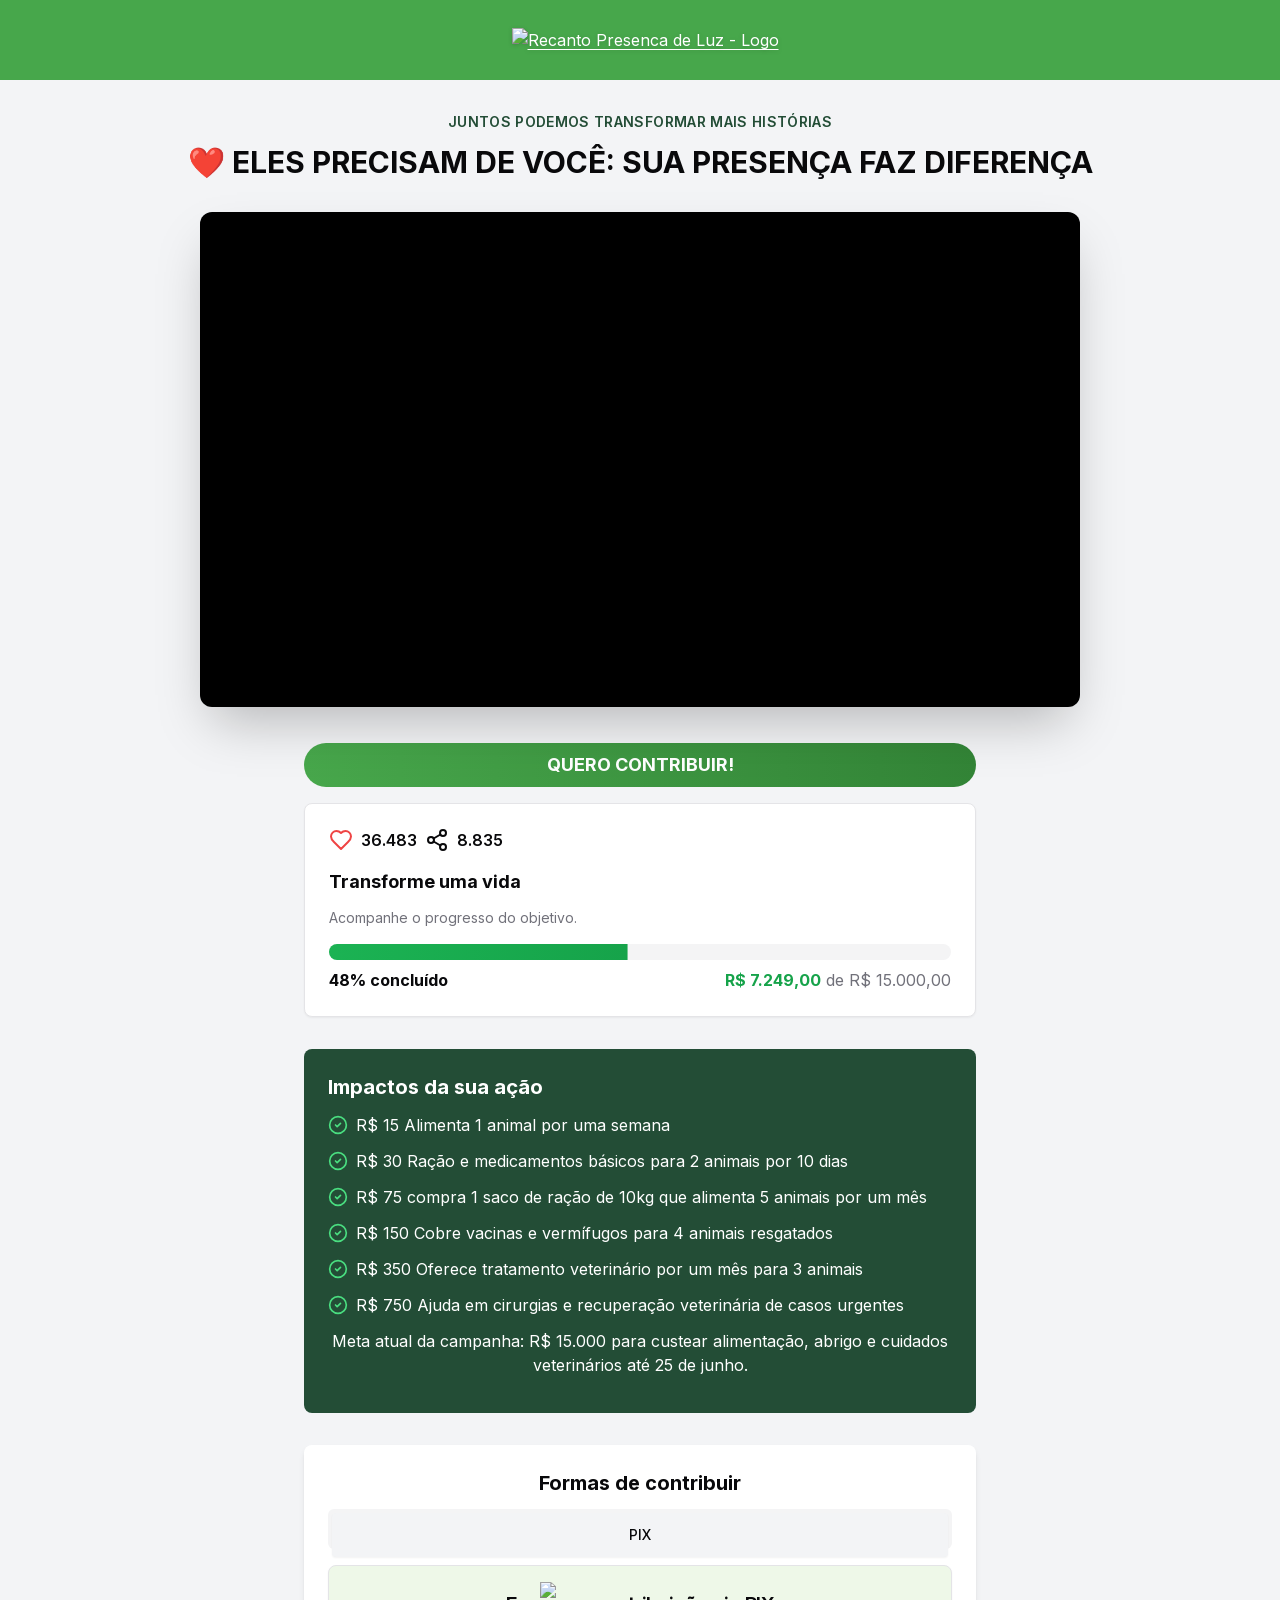
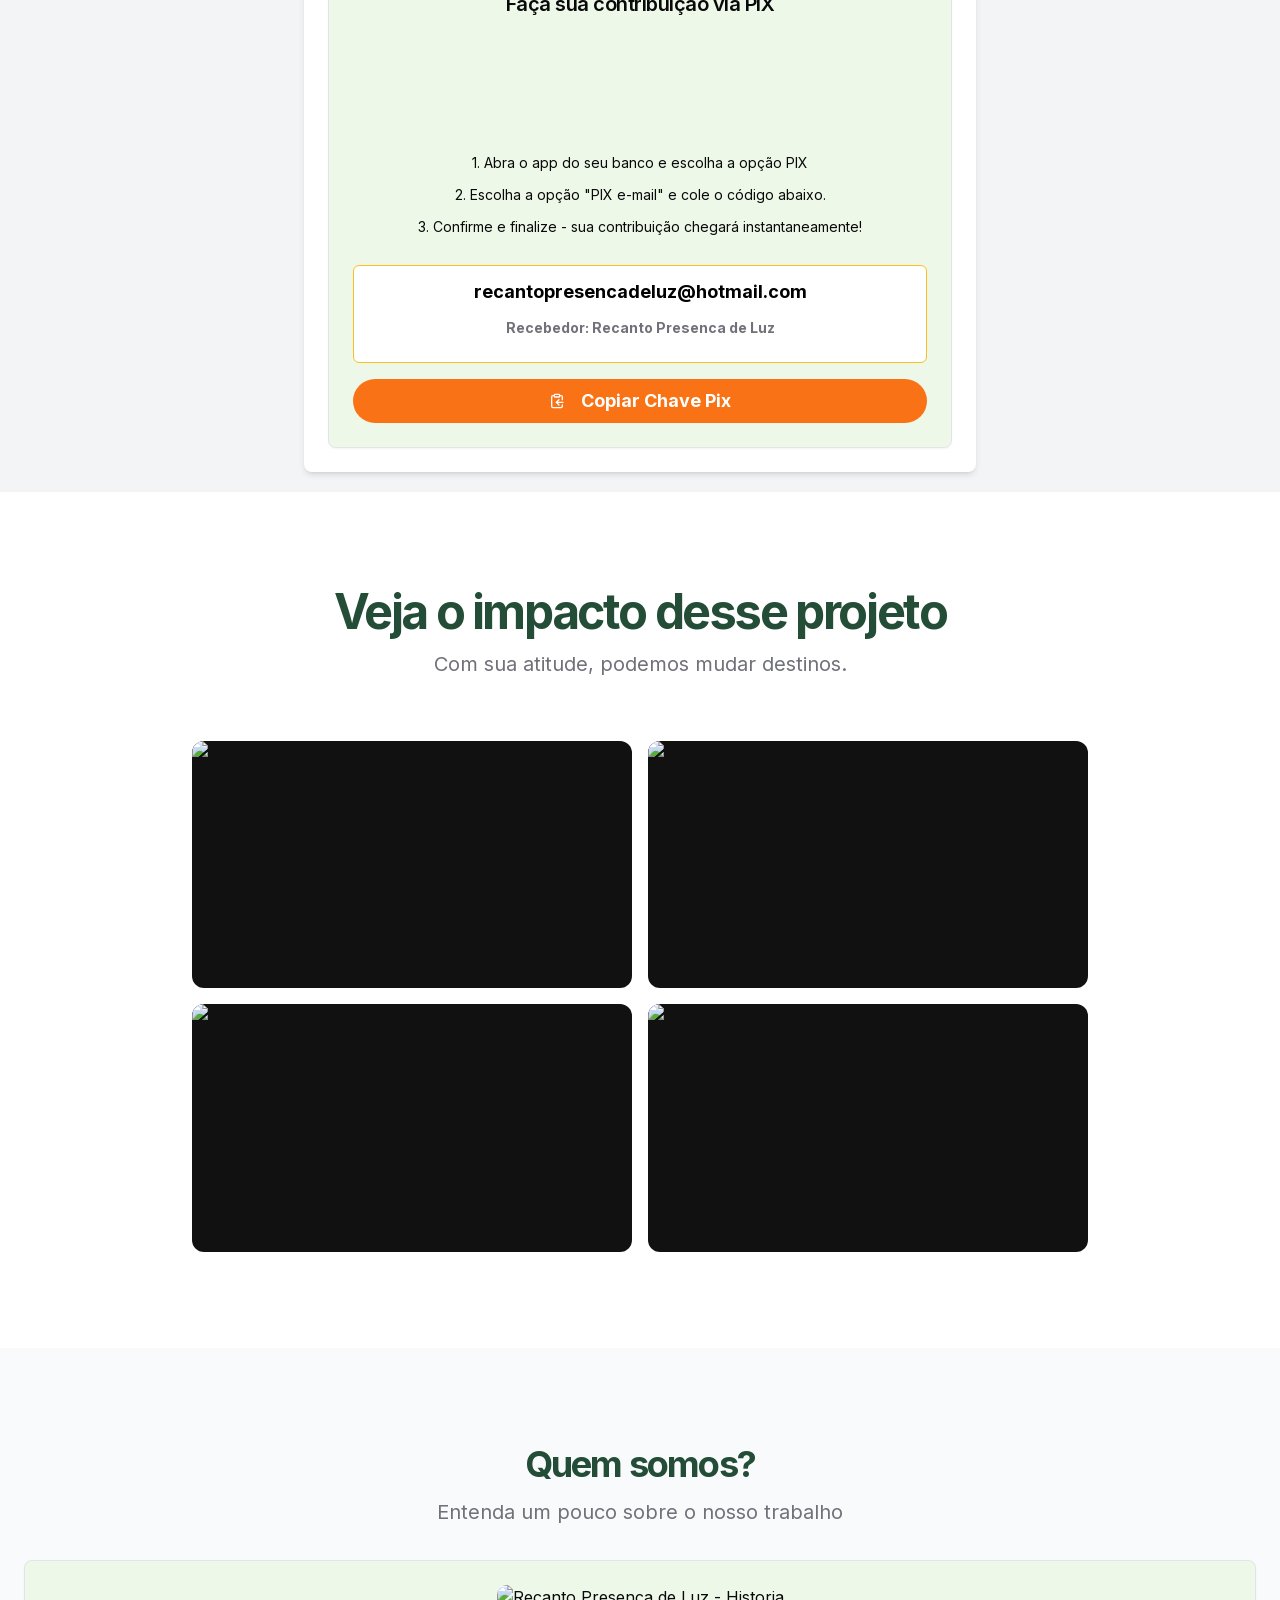
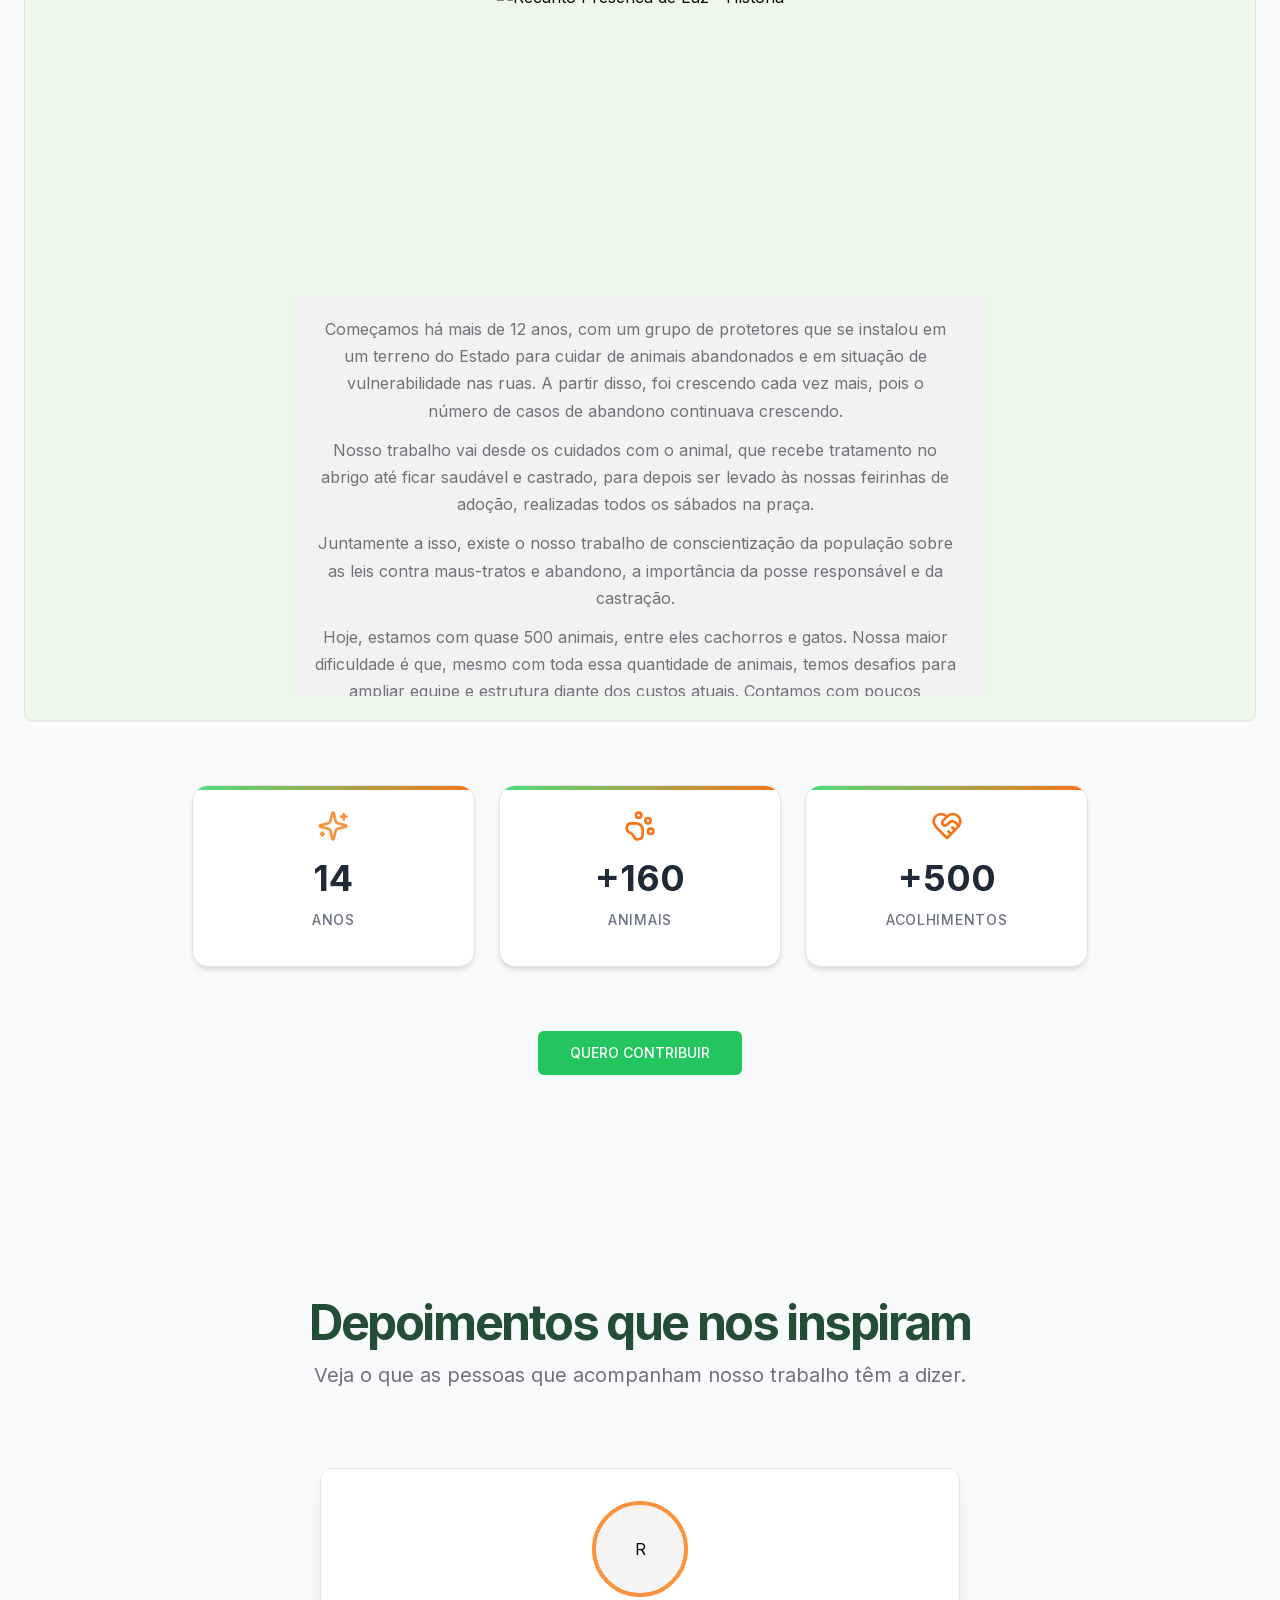
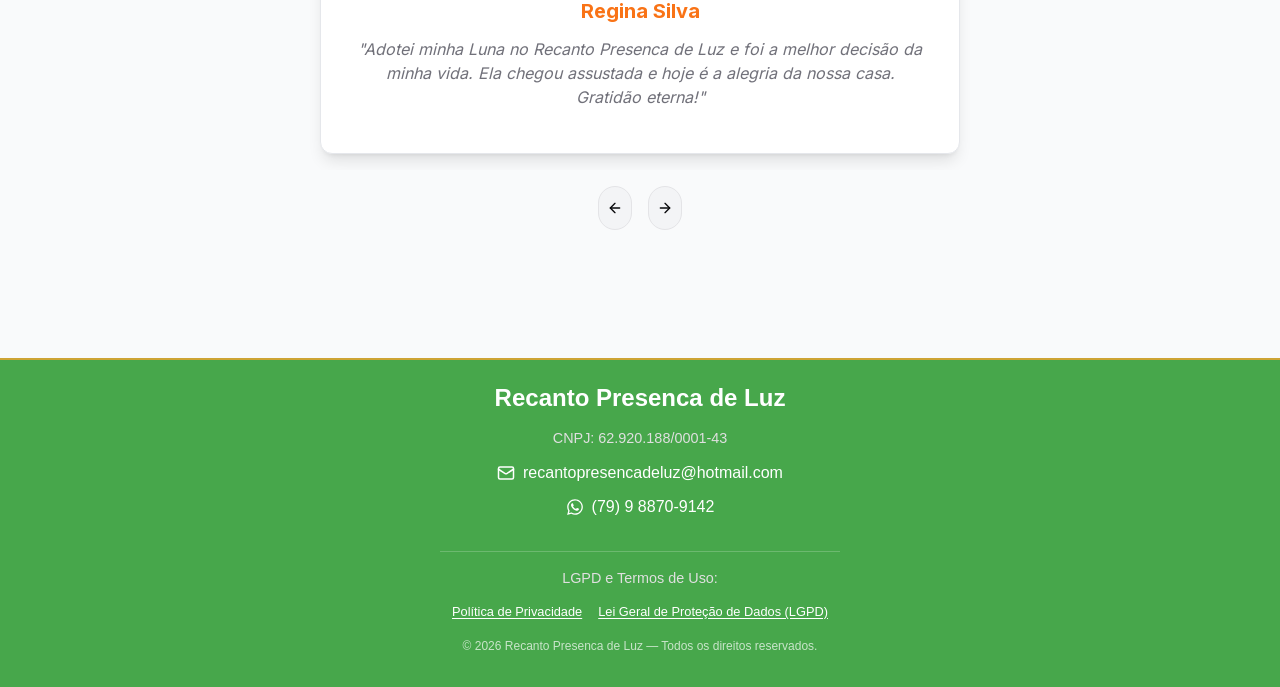
==== commit 71233198: "Add files via upload" ====
--- a/index.html
+++ b/index.html
@@ -1 +1 @@
-<!DOCTYPE html><html lang="pt-BR"><head><meta charSet="utf-8"/><meta name="viewport" content="width=device-width, initial-scale=1"/><link rel="preload" href="/_next/static/media/e4af272ccee01ff0-s.p.woff2" as="font" crossorigin="" type="font/woff2"/><link rel="preload" as="image" href="https://i.ibb.co/4ns6Q9Df/de05a63b-ccb4-4235-9074-edcccbdbeb05-removebg-preview.png"/><link rel="stylesheet" href="/_next/static/css/321c0243a953a065.css" data-precedence="next"/><link rel="preload" as="script" fetchPriority="low" href="/_next/static/chunks/webpack-9482fcfc3fdfa7f8.js"/><script src="/_next/static/chunks/4bd1b696-a25418325034b528.js" async=""></script><script src="/_next/static/chunks/684-8b816c568aa1b000.js" async=""></script><script src="/_next/static/chunks/main-app-9f4f66c0efa5e0b9.js" async=""></script><script src="/_next/static/chunks/365-a401f43766d34891.js" async=""></script><script src="/_next/static/chunks/798-916371a2caf3da36.js" async=""></script><script src="/_next/static/chunks/app/layout-183e3279c1307798.js" async=""></script><script src="/_next/static/chunks/8e1d74a4-5a9aa57ccb672484.js" async=""></script><script src="/_next/static/chunks/429-32c9b51f7296af9c.js" async=""></script><script src="/_next/static/chunks/119-1dce93ebd02ee011.js" async=""></script><script src="/_next/static/chunks/app/page-3ce889179d51cecb.js" async=""></script><meta name="next-size-adjust" content=""/><link rel="preconnect" href="https://connect.facebook.net" crossorigin="anonymous"/><link rel="dns-prefetch" href="https://connect.facebook.net"/><title>Recanto Presenca de Luz</title><meta name="description" content="A doação é a única forma de mantermos o nosso trabalho, seja doador e salve vidas."/><link rel="icon" href="/favicon.ico" type="image/x-icon" sizes="16x16"/><script>document.querySelectorAll('body link[rel="icon"], body link[rel="apple-touch-icon"]').forEach(el => document.head.appendChild(el))</script><script src="/_next/static/chunks/polyfills-42372ed130431b0a.js" noModule=""></script></head><body class="__variable_f367f3 font-sans antialiased"><div hidden=""><!--$--><!--/$--></div><noscript><img height="1" width="1" style="display:none" src="https://www.facebook.com/tr?id=1399622111182187&amp;ev=PageView&amp;noscript=1" alt="fb-pixel-noscript"/></noscript><div class="flex flex-col min-h-screen"><div class="flex min-h-dvh flex-col bg-background"><header class="site-header"><div class="container flex h-full items-center justify-center"><a class="flex items-center justify-center h-full" href="/"><img src="https://i.ibb.co/4ns6Q9Df/de05a63b-ccb4-4235-9074-edcccbdbeb05-removebg-preview.png" alt="Recanto Presenca de Luz - Logo" class="site-logo" loading="eager"/></a></div></header><main class="flex-1"><section class="w-full text-center pt-8 pb-4"><div class="container mx-auto px-2 sm:px-4"><p class="font-semibold text-primary uppercase tracking-wide text-xs sm:text-sm">JUNTOS PODEMOS TRANSFORMAR MAIS HISTÓRIAS</p><h1 class="text-lg sm:text-2xl md:text-3xl font-bold mt-2 leading-tight w-full max-w-full mx-auto">❤️ ELES PRECISAM DE VOCÊ: SUA PRESENÇA FAZ DIFERENÇA</h1></div><div class="w-full mt-8"><!--$!--><template data-dgst="BAILOUT_TO_CLIENT_SIDE_RENDERING"></template><div class="w-full max-w-4xl mx-auto px-2"><div class="w-full aspect-video bg-muted animate-pulse rounded-xl flex items-center justify-center"><p class="text-muted-foreground text-sm">Carregando vídeo...</p></div></div><!--/$--></div></section><section class="w-full py-5"><div class="container flex flex-col gap-8 items-center px-2 sm:px-4"><div class="w-full max-w-2xl"><a href="#formas-de-doar"><button class="inline-flex items-center justify-center gap-2 whitespace-nowrap ring-offset-background transition-colors focus-visible:outline-none focus-visible:ring-2 focus-visible:ring-ring focus-visible:ring-offset-2 disabled:pointer-events-none disabled:opacity-50 [&amp;_svg]:pointer-events-none [&amp;_svg]:size-4 [&amp;_svg]:shrink-0 hover:bg-primary/90 h-11 w-full mb-4 bg-gradient-to-r from-[#47A74B] to-[#328436] hover:from-[#328436] hover:to-[#47A74B] text-white font-bold rounded-full text-lg py-3 px-8">QUERO CONTRIBUIR!</button></a><div class="rounded-lg border text-card-foreground shadow-sm bg-white"><div class="p-4 sm:p-6"><div class="flex justify-between items-center"><div class="flex items-center gap-2"><svg xmlns="http://www.w3.org/2000/svg" width="24" height="24" viewBox="0 0 24 24" fill="none" stroke="currentColor" stroke-width="2" stroke-linecap="round" stroke-linejoin="round" class="lucide lucide-heart text-red-500"><path d="M19 14c1.49-1.46 3-3.21 3-5.5A5.5 5.5 0 0 0 16.5 3c-1.76 0-3 .5-4.5 2-1.5-1.5-2.74-2-4.5-2A5.5 5.5 0 0 0 2 8.5c0 2.3 1.5 4.05 3 5.5l7 7Z"></path></svg><span class="font-semibold">36.483</span><svg xmlns="http://www.w3.org/2000/svg" width="24" height="24" viewBox="0 0 24 24" fill="none" stroke="currentColor" stroke-width="2" stroke-linecap="round" stroke-linejoin="round" class="lucide lucide-share2"><circle cx="18" cy="5" r="3"></circle><circle cx="6" cy="12" r="3"></circle><circle cx="18" cy="19" r="3"></circle><line x1="8.59" x2="15.42" y1="13.51" y2="17.49"></line><line x1="15.41" x2="8.59" y1="6.51" y2="10.49"></line></svg><span class="font-semibold">8.835</span></div></div><div class="mt-4"><div><h3 class="font-bold text-lg">Transforme uma vida</h3><p class="text-sm text-muted-foreground">Acompanhe o progresso do objetivo.</p></div></div><div class="mt-4"><div aria-valuemax="100" aria-valuemin="0" role="progressbar" data-state="indeterminate" data-max="100" class="relative h-4 w-full overflow-hidden rounded-full bg-secondary"><div data-state="indeterminate" data-max="100" class="h-full w-full flex-1 transition-all bg-gradient-to-r from-[#21C35D] to-[#16A34A]" style="transform:translateX(-52%)"></div></div><div class="flex justify-between text-base mt-2"><span class="font-bold">48% concluído</span><span class="text-muted-foreground"><span class="font-bold text-green-600">R$ 7.249,00</span> de R$ 15.000,00</span></div></div></div></div></div><div class="w-full max-w-2xl bg-primary text-primary-foreground p-4 sm:p-6 rounded-lg"><h3 class="font-bold text-xl mb-4">Impactos da sua ação</h3><ul class="space-y-3"><li class="flex items-start gap-2"><svg xmlns="http://www.w3.org/2000/svg" width="24" height="24" viewBox="0 0 24 24" fill="none" stroke="currentColor" stroke-width="2" stroke-linecap="round" stroke-linejoin="round" class="lucide lucide-circle-check h-5 w-5 mt-0.5 text-green-400 flex-shrink-0"><circle cx="12" cy="12" r="10"></circle><path d="m9 12 2 2 4-4"></path></svg><span>R$ 15 Alimenta 1 animal por uma semana</span></li><li class="flex items-start gap-2"><svg xmlns="http://www.w3.org/2000/svg" width="24" height="24" viewBox="0 0 24 24" fill="none" stroke="currentColor" stroke-width="2" stroke-linecap="round" stroke-linejoin="round" class="lucide lucide-circle-check h-5 w-5 mt-0.5 text-green-400 flex-shrink-0"><circle cx="12" cy="12" r="10"></circle><path d="m9 12 2 2 4-4"></path></svg><span>R$ 30 Ração e medicamentos básicos para 2 animais por 10 dias</span></li><li class="flex items-start gap-2"><svg xmlns="http://www.w3.org/2000/svg" width="24" height="24" viewBox="0 0 24 24" fill="none" stroke="currentColor" stroke-width="2" stroke-linecap="round" stroke-linejoin="round" class="lucide lucide-circle-check h-5 w-5 mt-0.5 text-green-400 flex-shrink-0"><circle cx="12" cy="12" r="10"></circle><path d="m9 12 2 2 4-4"></path></svg><span>R$ 75 compra 1 saco de ração de 10kg que alimenta 5 animais por um mês</span></li><li class="flex items-start gap-2"><svg xmlns="http://www.w3.org/2000/svg" width="24" height="24" viewBox="0 0 24 24" fill="none" stroke="currentColor" stroke-width="2" stroke-linecap="round" stroke-linejoin="round" class="lucide lucide-circle-check h-5 w-5 mt-0.5 text-green-400 flex-shrink-0"><circle cx="12" cy="12" r="10"></circle><path d="m9 12 2 2 4-4"></path></svg><span>R$ 150 Cobre vacinas e vermífugos para 4 animais resgatados</span></li><li class="flex items-start gap-2"><svg xmlns="http://www.w3.org/2000/svg" width="24" height="24" viewBox="0 0 24 24" fill="none" stroke="currentColor" stroke-width="2" stroke-linecap="round" stroke-linejoin="round" class="lucide lucide-circle-check h-5 w-5 mt-0.5 text-green-400 flex-shrink-0"><circle cx="12" cy="12" r="10"></circle><path d="m9 12 2 2 4-4"></path></svg><span>R$ 350 Oferece tratamento veterinário por um mês para 3 animais</span></li><li class="flex items-start gap-2"><svg xmlns="http://www.w3.org/2000/svg" width="24" height="24" viewBox="0 0 24 24" fill="none" stroke="currentColor" stroke-width="2" stroke-linecap="round" stroke-linejoin="round" class="lucide lucide-circle-check h-5 w-5 mt-0.5 text-green-400 flex-shrink-0"><circle cx="12" cy="12" r="10"></circle><path d="m9 12 2 2 4-4"></path></svg><span>R$ 750 Ajuda em cirurgias e recuperação veterinária de casos urgentes</span></li></ul><p class="mt-4 text-center text-sm sm:text-base">Meta atual da campanha: R$ 15.000 para custear alimentação, abrigo e cuidados veterinários até 25 de maio.</p></div><div id="formas-de-doar" class="w-full max-w-2xl bg-white p-4 sm:p-6 rounded-lg shadow-md"><h3 class="font-bold text-xl text-center mb-4">Formas de contribuir</h3><div dir="ltr" data-orientation="horizontal" class="w-full"><div role="tablist" aria-orientation="horizontal" class="h-10 items-center justify-center rounded-md bg-muted p-1 text-muted-foreground grid w-full grid-cols-1" tabindex="-1" data-orientation="horizontal" style="outline:none"><button type="button" role="tab" aria-selected="true" aria-controls="radix-«R1eaelb»-content-pix" data-state="active" id="radix-«R1eaelb»-trigger-pix" class="inline-flex items-center justify-center whitespace-nowrap rounded-sm px-3 py-1.5 text-sm font-medium ring-offset-background transition-all focus-visible:outline-none focus-visible:ring-2 focus-visible:ring-ring focus-visible:ring-offset-2 disabled:pointer-events-none disabled:opacity-50 data-[state=active]:bg-background data-[state=active]:text-foreground data-[state=active]:shadow-sm" tabindex="-1" data-orientation="horizontal" data-radix-collection-item="">PIX</button></div><div data-state="active" data-orientation="horizontal" role="tabpanel" aria-labelledby="radix-«R1eaelb»-trigger-pix" id="radix-«R1eaelb»-content-pix" tabindex="0" class="ring-offset-background focus-visible:outline-none focus-visible:ring-2 focus-visible:ring-ring focus-visible:ring-offset-2 mt-4" style="animation-duration:0s"><div class="rounded-lg border bg-card text-card-foreground shadow-sm"><div class="flex flex-col space-y-1.5 p-4 sm:p-6"><div class="font-semibold tracking-tight text-center text-lg sm:text-xl">Faça sua contribuição via PIX</div></div><div class="p-6 space-y-4 flex flex-col items-center pt-0 px-2 sm:px-6"><div class="relative w-[180px] h-[180px] sm:w-[200px] sm:h-[200px] mt-[-60px] mb-[-45px]"><img alt="PIX QR Code" data-ai-hint="qr code" loading="lazy" decoding="async" data-nimg="fill" class="object-contain" style="position:absolute;height:100%;width:100%;left:0;top:0;right:0;bottom:0;color:transparent" src="https://i.ibb.co/N67JtyS0/pix.png"/></div><div class="space-y-2 w-full"><p class="text-center text-sm">1. Abra o app do seu banco e escolha a <br class="sm:hidden"/> opção PIX</p><p class="text-center text-sm">2. Escolha a opção &quot;PIX e-mail&quot; e cole o código abaixo.</p><p class="text-center text-sm">3. Confirme e finalize - sua contribuição chegará instantaneamente!</p></div><div class="bg-white border border-amber-400 p-3 rounded-md text-center w-full overflow-hidden"><p class="font-bold text-[13px] min-[320px]:text-[14px] sm:text-base md:text-lg text-black whitespace-nowrap truncate">recantopresencadeluz@hotmail.com</p><p class="text-sm font-bold text-muted-foreground mt-1">Recebedor: Recanto Presenca de Luz</p></div><button class="inline-flex items-center justify-center gap-2 whitespace-nowrap ring-offset-background transition-colors focus-visible:outline-none focus-visible:ring-2 focus-visible:ring-ring focus-visible:ring-offset-2 disabled:pointer-events-none disabled:opacity-50 [&amp;_svg]:pointer-events-none [&amp;_svg]:size-4 [&amp;_svg]:shrink-0 h-10 px-4 py-2 w-full bg-orange-500 hover:bg-orange-600 text-white font-bold rounded-full text-lg"><svg xmlns="http://www.w3.org/2000/svg" width="24" height="24" viewBox="0 0 24 24" fill="none" stroke="currentColor" stroke-width="2" stroke-linecap="round" stroke-linejoin="round" class="lucide lucide-clipboard-copy mr-2 h-5 w-5"><rect width="8" height="4" x="8" y="2" rx="1" ry="1"></rect><path d="M8 4H6a2 2 0 0 0-2 2v14a2 2 0 0 0 2 2h12a2 2 0 0 0 2-2v-2"></path><path d="M16 4h2a2 2 0 0 1 2 2v4"></path><path d="M21 14H11"></path><path d="m15 10-4 4 4 4"></path></svg>Copiar Chave Pix</button></div></div></div></div></div></div></section><section id="gallery" class="w-full py-12 md:py-24 bg-white text-primary"><div class="container px-4 md:px-6"><div class="flex flex-col items-center justify-center space-y-4 text-center mb-12"><h2 class="text-3xl font-bold tracking-tighter sm:text-5xl">Veja o impacto desse projeto</h2><p class="max-w-[900px] md:text-xl/relaxed lg:text-base/relaxed xl:text-xl/relaxed text-muted-foreground">Com sua atitude, podemos mudar destinos.</p></div><div class="grid grid-cols-1 sm:grid-cols-2 gap-4 max-w-4xl mx-auto"><div class="img-card group"><div class="img-slot relative aspect-video w-full"><img alt="Impacto 1" data-ai-hint="animal rescue" loading="lazy" decoding="async" data-nimg="fill" class="img-el object-cover transition-transform duration-300 group-hover:scale-105" style="position:absolute;height:100%;width:100%;left:0;top:0;right:0;bottom:0;color:transparent" src="https://i.ibb.co/20yDqpBL/ANTES.png"/></div></div><div class="img-card group"><div class="img-slot relative aspect-video w-full"><img alt="Impacto 2" data-ai-hint="animal rescue" loading="lazy" decoding="async" data-nimg="fill" class="img-el object-cover transition-transform duration-300 group-hover:scale-105" style="position:absolute;height:100%;width:100%;left:0;top:0;right:0;bottom:0;color:transparent" src="https://i.ibb.co/Vp9Tsbdw/ANTES-1.png"/></div></div><div class="img-card group"><div class="img-slot relative aspect-video w-full"><img alt="Impacto 3" data-ai-hint="animal rescue" loading="lazy" decoding="async" data-nimg="fill" class="img-el object-cover transition-transform duration-300 group-hover:scale-105" style="position:absolute;height:100%;width:100%;left:0;top:0;right:0;bottom:0;color:transparent" src="https://i.ibb.co/zhKdvjPP/ANTES-2.png"/></div></div><div class="img-card group"><div class="img-slot relative aspect-video w-full"><img alt="Impacto 4" data-ai-hint="animal rescue" loading="lazy" decoding="async" data-nimg="fill" class="img-el object-cover transition-transform duration-300 group-hover:scale-105" style="position:absolute;height:100%;width:100%;left:0;top:0;right:0;bottom:0;color:transparent" src="https://i.ibb.co/0V2RJtrf/ANTES-3.png"/></div></div></div></div></section><section class="w-full py-12 md:py-24 bg-gray-50"><div class="container px-4 md:px-6 space-y-8"><div class="text-center space-y-2"><h2 class="text-3xl font-bold tracking-tighter sm:text-4xl text-primary">Quem somos?</h2><p class="text-muted-foreground md:text-xl/relaxed">Entenda um pouco sobre o nosso trabalho</p></div><div class="rounded-lg border bg-card text-card-foreground shadow-sm overflow-hidden"><div class="p-6"><div class="flex justify-center"><a href="https://imgbb.com/"><img src="https://i.ibb.co/1t9W71GC/ANTES-4-removebg-preview.png" alt="Recanto Presenca de Luz - Historia" loading="lazy" width="400" height="400" style="border:0;max-width:400px;width:100%;border-radius:10px;object-fit:contain"/></a></div><div class="mt-6 text-muted-foreground text-left max-w-3xl mx-auto space-y-4"><div class="historia-box"><div class="historia-content"><p>Começamos há mais de 12 anos, com um grupo de protetores que se instalou em um terreno do Estado para cuidar de animais abandonados e em situação de vulnerabilidade nas ruas. A partir disso, foi crescendo cada vez mais, pois o número de casos de abandono continuava crescendo.</p><p>Nosso trabalho vai desde os cuidados com o animal, que recebe tratamento no abrigo até ficar saudável e castrado, para depois ser levado às nossas feirinhas de adoção, realizadas todos os sábados na praça.</p><p>Juntamente a isso, existe o nosso trabalho de conscientização da população sobre as leis contra maus-tratos e abandono, a importância da posse responsável e da castração.</p><p>Hoje, estamos com quase 500 animais, entre eles cachorros e gatos. Nossa maior dificuldade é que, mesmo com toda essa quantidade de animais, temos desafios para ampliar equipe e estrutura diante dos custos atuais. Contamos com poucos voluntários, que dificilmente aparecem para ajudar.</p><p>Mesmo com a ajuda que a prefeitura nos repassa todo mês para a compra de ração, ainda há custos importantes com medicação, veterinários, produtos de limpeza e estrutura.</p><p>Por isso, fazemos vários eventos e vendas em geral de camisetas, panetones, cestas de chocolate e rifas ao longo do ano, para sustentar e fortalecer nossas atividades ao longo do ano.</p></div></div></div></div></div><div class="pt-8 grid grid-cols-1 sm:grid-cols-2 md:grid-cols-3 gap-6 max-w-4xl mx-auto"><div class="rounded-lg border bg-card text-card-foreground shadow-sm stat-card"><div class="stat-card-border"></div><div class="flex flex-col items-center justify-center p-6 text-center h-full"><svg xmlns="http://www.w3.org/2000/svg" width="24" height="24" viewBox="0 0 24 24" fill="none" stroke="currentColor" stroke-width="2" stroke-linecap="round" stroke-linejoin="round" class="lucide lucide-sparkles h-8 w-8 mb-4 text-orange-400"><path d="M9.937 15.5A2 2 0 0 0 8.5 14.063l-6.135-1.582a.5.5 0 0 1 0-.962L8.5 9.936A2 2 0 0 0 9.937 8.5l1.582-6.135a.5.5 0 0 1 .963 0L14.063 8.5A2 2 0 0 0 15.5 9.937l6.135 1.581a.5.5 0 0 1 0 .964L15.5 14.063a2 2 0 0 0-1.437 1.437l-1.582 6.135a.5.5 0 0 1-.963 0z"></path><path d="M20 3v4"></path><path d="M22 5h-4"></path><path d="M4 17v2"></path><path d="M5 18H3"></path></svg><p class="text-4xl font-bold text-gray-800">14</p><p class="text-sm font-medium text-gray-500 uppercase tracking-wider mt-1">ANOS</p></div></div><div class="rounded-lg border bg-card text-card-foreground shadow-sm stat-card"><div class="stat-card-border"></div><div class="flex flex-col items-center justify-center p-6 text-center h-full"><svg xmlns="http://www.w3.org/2000/svg" width="24" height="24" viewBox="0 0 24 24" fill="none" stroke="currentColor" stroke-width="2" stroke-linecap="round" stroke-linejoin="round" class="lucide lucide-paw-print h-8 w-8 mb-4 text-orange-500"><circle cx="11" cy="4" r="2"></circle><circle cx="18" cy="8" r="2"></circle><circle cx="20" cy="16" r="2"></circle><path d="M9 10a5 5 0 0 1 5 5v3.5a3.5 3.5 0 0 1-6.84 1.045Q6.52 17.48 4.46 16.84A3.5 3.5 0 0 1 5.5 10Z"></path></svg><p class="text-4xl font-bold text-gray-800">+160</p><p class="text-sm font-medium text-gray-500 uppercase tracking-wider mt-1">ANIMAIS</p></div></div><div class="rounded-lg border bg-card text-card-foreground shadow-sm stat-card"><div class="stat-card-border"></div><div class="flex flex-col items-center justify-center p-6 text-center h-full"><svg xmlns="http://www.w3.org/2000/svg" width="24" height="24" viewBox="0 0 24 24" fill="none" stroke="currentColor" stroke-width="2" stroke-linecap="round" stroke-linejoin="round" class="lucide lucide-heart-handshake h-8 w-8 mb-4 text-orange-500"><path d="M19 14c1.49-1.46 3-3.21 3-5.5A5.5 5.5 0 0 0 16.5 3c-1.76 0-3 .5-4.5 2-1.5-1.5-2.74-2-4.5-2A5.5 5.5 0 0 0 2 8.5c0 2.3 1.5 4.05 3 5.5l7 7Z"></path><path d="M12 5 9.04 7.96a2.17 2.17 0 0 0 0 3.08c.82.82 2.13.85 3 .07l2.07-1.9a2.82 2.82 0 0 1 3.79 0l2.96 2.66"></path><path d="m18 15-2-2"></path><path d="m15 18-2-2"></path></svg><p class="text-4xl font-bold text-gray-800">+500</p><p class="text-sm font-medium text-gray-500 uppercase tracking-wider mt-1">Acolhimentos</p></div></div></div><div class="text-center pt-8"><a href="#formas-de-doar"><button class="inline-flex items-center justify-center gap-2 whitespace-nowrap text-sm font-medium ring-offset-background transition-colors focus-visible:outline-none focus-visible:ring-2 focus-visible:ring-ring focus-visible:ring-offset-2 disabled:pointer-events-none disabled:opacity-50 [&amp;_svg]:pointer-events-none [&amp;_svg]:size-4 [&amp;_svg]:shrink-0 h-11 rounded-md px-8 bg-green-500 hover:bg-green-600 text-white">QUERO CONTRIBUIR</button></a></div></div></section><section id="testimonials" class="w-full py-12 md:py-24 lg:py-32 bg-gray-50"><div class="container px-4 md:px-6"><div class="h-96 w-full animate-pulse bg-muted rounded-xl"></div></div></section></main><footer class="site-footer-detailed"><div class="container footer-content"><div class="footer-main-info"><h3 class="footer-title">Recanto Presenca de Luz</h3><p class="footer-cnpj">CNPJ: 62.920.188/0001-43</p><div class="footer-contact"><a href="mailto:recantopresencadeluz@hotmail.com" class="footer-contact-link"><svg xmlns="http://www.w3.org/2000/svg" width="24" height="24" viewBox="0 0 24 24" fill="none" stroke="currentColor" stroke-width="2" stroke-linecap="round" stroke-linejoin="round" class="lucide lucide-mail footer-icon"><rect width="20" height="16" x="2" y="4" rx="2"></rect><path d="m22 7-8.97 5.7a1.94 1.94 0 0 1-2.06 0L2 7"></path></svg>recantopresencadeluz@hotmail.com</a><a href="https://wa.me/557988709142" target="_blank" rel="noopener noreferrer" class="footer-contact-link"><svg stroke="currentColor" fill="currentColor" stroke-width="0" viewBox="0 0 448 512" class="footer-icon whatsapp-icon" height="1em" width="1em" xmlns="http://www.w3.org/2000/svg"><path d="M380.9 97.1C339 55.1 283.2 32 223.9 32c-122.4 0-222 99.6-222 222 0 39.1 10.2 77.3 29.6 111L0 480l117.7-30.9c32.4 17.7 68.9 27 106.1 27h.1c122.3 0 224.1-99.6 224.1-222 0-59.3-25.2-115-67.1-157zm-157 341.6c-33.2 0-65.7-8.9-94-25.7l-6.7-4-69.8 18.3L72 359.2l-4.4-7c-18.5-29.4-28.2-63.3-28.2-98.2 0-101.7 82.8-184.5 184.6-184.5 49.3 0 95.6 19.2 130.4 54.1 34.8 34.9 56.2 81.2 56.1 130.5 0 101.8-84.9 184.6-186.6 184.6zm101.2-138.2c-5.5-2.8-32.8-16.2-37.9-18-5.1-1.9-8.8-2.8-12.5 2.8-3.7 5.6-14.3 18-17.6 21.8-3.2 3.7-6.5 4.2-12 1.4-32.6-16.3-54-29.1-75.5-66-5.7-9.8 5.7-9.1 16.3-30.3 1.8-3.7.9-6.9-.5-9.7-1.4-2.8-12.5-30.1-17.1-41.2-4.5-10.8-9.1-9.3-12.5-9.5-3.2-.2-6.9-.2-10.6-.2-3.7 0-9.7 1.4-14.8 6.9-5.1 5.6-19.4 19-19.4 46.3 0 27.3 19.9 53.7 22.6 57.4 2.8 3.7 39.1 59.7 94.8 83.8 35.2 15.2 49 16.5 66.6 13.9 10.7-1.6 32.8-13.4 37.4-26.4 4.6-13 4.6-24.1 3.2-26.4-1.3-2.5-5-3.9-10.5-6.6z"></path></svg>(79) 9 8870-9142</a></div></div><div class="footer-legal"><p class="footer-legal-title">LGPD e Termos de Uso:</p><div class="footer-legal-links"><a class="footer-link" href="#privacidade">Política de Privacidade</a><a class="footer-link" href="#lgpd">Lei Geral de Proteção de Dados (LGPD)</a></div></div><p class="footer-copyright">© <!-- -->2026<!-- --> Recanto Presenca de Luz — Todos os direitos reservados.</p></div></footer></div><!--$--><!--/$--></div><div role="region" aria-label="Notifications (F8)" tabindex="-1" style="pointer-events:none"><ol tabindex="-1" class="fixed top-0 z-[100] flex max-h-screen w-full flex-col-reverse p-4 sm:bottom-0 sm:right-0 sm:top-auto sm:flex-col md:max-w-[420px]"></ol></div><script src="/_next/static/chunks/webpack-9482fcfc3fdfa7f8.js" async=""></script><script>(self.__next_f=self.__next_f||[]).push([0])</script><script>self.__next_f.push([1,"1:\"$Sreact.fragment\"\n2:I[9243,[\"365\",\"static/chunks/365-a401f43766d34891.js\",\"798\",\"static/chunks/798-916371a2caf3da36.js\",\"177\",\"static/chunks/app/layout-183e3279c1307798.js\"],\"\"]\n3:I[7555,[],\"\"]\n4:I[1295,[],\"\"]\n5:I[6874,[\"711\",\"static/chunks/8e1d74a4-5a9aa57ccb672484.js\",\"365\",\"static/chunks/365-a401f43766d34891.js\",\"429\",\"static/chunks/429-32c9b51f7296af9c.js\",\"119\",\"static/chunks/119-1dce93ebd02ee011.js\",\"974\",\"static/chunks/app/page-3ce889179d51cecb.js\"],\"\"]\n6:I[6996,[\"711\",\"static/chunks/8e1d74a4-5a9aa57ccb672484.js\",\"365\",\"static/chunks/365-a401f43766d34891.js\",\"429\",\"static/chunks/429-32c9b51f7296af9c.js\",\"119\",\"static/chunks/119-1dce93ebd02ee011.js\",\"974\",\"static/chunks/app/page-3ce889179d51cecb.js\"],\"default\"]\n7:I[7323,[\"365\",\"static/chunks/365-a401f43766d34891.js\",\"798\",\"static/chunks/798-916371a2caf3da36.js\",\"177\",\"static/chunks/app/layout-183e3279c1307798.js\"],\"Toaster\"]\n8:I[3304,[\"365\",\"static/chunks/365-a401f43766d34891.js\",\"798\",\"static/chunks/798-916371a2caf3da36.js\",\"177\",\"static/chunks/app/layout-183e3279c1307798.js\"],\"default\"]\n9:I[6034,[\"711\",\"static/chunks/8e1d74a4-5a9aa57ccb672484.js\",\"365\",\"static/chunks/365-a401f43766d34891.js\",\"429\",\"static/chunks/429-32c9b51f7296af9c.js\",\"119\",\"static/chunks/119-1dce93ebd02ee011.js\",\"974\",\"static/chunks/app/page-3ce889179d51cecb.js\"],\"default\"]\na:I[6363,[\"711\",\"static/chunks/8e1d74a4-5a9aa57ccb672484.js\",\"365\",\"static/chunks/365-a401f43766d34891.js\",\"429\",\"static/chunks/429-32c9b51f7296af9c.js\",\"119\",\"static/chunks/119-1dce93ebd02ee011.js\",\"974\",\"static/chunks/app/page-3ce889179d51cecb.js\"],\"default\"]\nb:I[3063,[\"711\",\"static/chunks/8e1d74a4-5a9aa57ccb672484.js\",\"365\",\"static/chunks/365-a401f43766d34891.js\",\"429\",\"static/chunks/429-32c9b51f7296af9c.js\",\"119\",\"static/chunks/119-1dce93ebd02ee011.js\",\"974\",\"static/chunks/app/page-3ce889179d51cecb.js\"],\"Image\"]\nc:I[5231,[\"711\",\"static/chunks/8e1d74a4-5a9aa57ccb672484.js\",\"365\",\"static/chunks/365-a401f43766d34891.js\",\"429\",\"static/chunks/429-32c9b51f7296af9c.js\",\"119\",\"static/chunks/119-1dce93ebd02ee011.js\",\""])</script><script>self.__next_f.push([1,"974\",\"static/chunks/app/page-3ce889179d51cecb.js\"],\"default\"]\nd:I[9665,[],\"OutletBoundary\"]\n10:I[4911,[],\"AsyncMetadataOutlet\"]\n12:I[9665,[],\"ViewportBoundary\"]\n14:I[9665,[],\"MetadataBoundary\"]\n16:I[6614,[],\"\"]\n:HL[\"/_next/static/media/e4af272ccee01ff0-s.p.woff2\",\"font\",{\"crossOrigin\":\"\",\"type\":\"font/woff2\"}]\n:HL[\"/_next/static/css/321c0243a953a065.css\",\"style\"]\n"])</script><script>self.__next_f.push([1,"0:{\"P\":null,\"b\":\"Fz2AuX0bF_0i11BhqlMBq\",\"p\":\"\",\"c\":[\"\",\"\"],\"i\":false,\"f\":[[[\"\",{\"children\":[\"__PAGE__\",{}]},\"$undefined\",\"$undefined\",true],[\"\",[\"$\",\"$1\",\"c\",{\"children\":[[[\"$\",\"link\",\"0\",{\"rel\":\"stylesheet\",\"href\":\"/_next/static/css/321c0243a953a065.css\",\"precedence\":\"next\",\"crossOrigin\":\"$undefined\",\"nonce\":\"$undefined\"}]],[\"$\",\"html\",null,{\"lang\":\"pt-BR\",\"suppressHydrationWarning\":true,\"children\":[[\"$\",\"head\",null,{\"children\":[[\"$\",\"link\",null,{\"rel\":\"preconnect\",\"href\":\"https://connect.facebook.net\",\"crossOrigin\":\"anonymous\"}],[\"$\",\"link\",null,{\"rel\":\"dns-prefetch\",\"href\":\"https://connect.facebook.net\"}],[\"$\",\"$L2\",null,{\"id\":\"fb-pixel\",\"strategy\":\"afterInteractive\",\"dangerouslySetInnerHTML\":{\"__html\":\"\\n              !function(f,b,e,v,n,t,s)\\n              {if(f.fbq)return;n=f.fbq=function(){n.callMethod?\\n              n.callMethod.apply(n,arguments):n.queue.push(arguments)};\\n              if(!f._fbq)f._fbq=n;n.push=n;n.loaded=!0;n.version='2.0';\\n              n.queue=[];t=b.createElement(e);t.async=!0;\\n              t.src=v;s=b.getElementsByTagName(e)[0];\\n              s.parentNode.insertBefore(t,s)}(window, document,'script',\\n              'https://connect.facebook.net/en_US/fbevents.js');\\n              fbq('init', '1399622111182187');\\n              fbq('track', 'PageView');\\n            \"}}]]}],[\"$\",\"body\",null,{\"className\":\"__variable_f367f3 font-sans antialiased\",\"suppressHydrationWarning\":true,\"children\":[[\"$\",\"noscript\",null,{\"children\":[\"$\",\"img\",null,{\"height\":\"1\",\"width\":\"1\",\"style\":{\"display\":\"none\"},\"src\":\"https://www.facebook.com/tr?id=1399622111182187\u0026ev=PageView\u0026noscript=1\",\"alt\":\"fb-pixel-noscript\"}]}],[\"$\",\"div\",null,{\"className\":\"flex flex-col min-h-screen\",\"children\":[\"$\",\"$L3\",null,{\"parallelRouterKey\":\"children\",\"error\":\"$undefined\",\"errorStyles\":\"$undefined\",\"errorScripts\":\"$undefined\",\"template\":[\"$\",\"$L4\",null,{}],\"templateStyles\":\"$undefined\",\"templateScripts\":\"$undefined\",\"notFound\":[[\"$\",\"div\",null,{\"className\":\"flex min-h-dvh flex-col bg-background\",\"children\":[[\"$\",\"header\",null,{\"className\":\"site-header\",\"children\":[\"$\",\"div\",null,{\"className\":\"container flex h-full items-center justify-center\",\"children\":[\"$\",\"$L5\",null,{\"href\":\"/\",\"className\":\"flex items-center justify-center h-full\",\"children\":[\"$\",\"img\",null,{\"src\":\"https://i.ibb.co/4ns6Q9Df/de05a63b-ccb4-4235-9074-edcccbdbeb05-removebg-preview.png\",\"alt\":\"Recanto Presenca de Luz - Logo\",\"className\":\"site-logo\",\"loading\":\"eager\"}]}]}]}],[\"$\",\"main\",null,{\"className\":\"flex-1 flex items-center justify-center p-4\",\"children\":[\"$\",\"div\",null,{\"className\":\"text-center space-y-6 max-w-md\",\"children\":[[\"$\",\"h1\",null,{\"className\":\"text-6xl font-bold text-primary\",\"children\":\"404\"}],[\"$\",\"div\",null,{\"className\":\"space-y-2\",\"children\":[[\"$\",\"h2\",null,{\"className\":\"text-2xl font-semibold text-foreground\",\"children\":\"Página não encontrada\"}],[\"$\",\"p\",null,{\"className\":\"text-muted-foreground\",\"children\":\"Desculpe, a página que você está procurando não existe ou foi movida para um novo endereço.\"}]]}],[\"$\",\"$L5\",null,{\"href\":\"/\",\"children\":\"Voltar para o Início\",\"className\":\"inline-flex items-center justify-center gap-2 whitespace-nowrap rounded-md text-sm font-medium ring-offset-background transition-colors focus-visible:outline-none focus-visible:ring-2 focus-visible:ring-ring focus-visible:ring-offset-2 disabled:pointer-events-none disabled:opacity-50 [\u0026_svg]:pointer-events-none [\u0026_svg]:size-4 [\u0026_svg]:shrink-0 bg-primary text-primary-foreground hover:bg-primary/90 h-10 px-4 py-2 w-full sm:w-auto\",\"ref\":null}]]}]}],[\"$\",\"$L6\",null,{}]]}],[]],\"forbidden\":\"$undefined\",\"unauthorized\":\"$undefined\"}]}],[\"$\",\"$L7\",null,{}],[\"$\",\"$L8\",null,{}]]}]]}]]}],{\"children\":[\"__PAGE__\",[\"$\",\"$1\",\"c\",{\"children\":[[\"$\",\"div\",null,{\"className\":\"flex min-h-dvh flex-col bg-background\",\"children\":[[\"$\",\"header\",null,{\"className\":\"site-header\",\"children\":[\"$\",\"div\",null,{\"className\":\"container flex h-full items-center justify-center\",\"children\":[\"$\",\"$L5\",null,{\"href\":\"/\",\"className\":\"flex items-center justify-center h-full\",\"children\":[\"$\",\"img\",null,{\"src\":\"https://i.ibb.co/4ns6Q9Df/de05a63b-ccb4-4235-9074-edcccbdbeb05-removebg-preview.png\",\"alt\":\"Recanto Presenca de Luz - Logo\",\"className\":\"site-logo\",\"loading\":\"eager\"}]}]}]}],[\"$\",\"main\",null,{\"className\":\"flex-1\",\"children\":[[\"$\",\"$L9\",null,{}],[\"$\",\"$La\",null,{}],[\"$\",\"section\",null,{\"id\":\"gallery\",\"className\":\"w-full py-12 md:py-24 bg-white text-primary\",\"children\":[\"$\",\"div\",null,{\"className\":\"container px-4 md:px-6\",\"children\":[[\"$\",\"div\",null,{\"className\":\"flex flex-col items-center justify-center space-y-4 text-center mb-12\",\"children\":[[\"$\",\"h2\",null,{\"className\":\"text-3xl font-bold tracking-tighter sm:text-5xl\",\"children\":\"Veja o impacto desse projeto\"}],[\"$\",\"p\",null,{\"className\":\"max-w-[900px] md:text-xl/relaxed lg:text-base/relaxed xl:text-xl/relaxed text-muted-foreground\",\"children\":\"Com sua atitude, podemos mudar destinos.\"}]]}],[\"$\",\"div\",null,{\"className\":\"grid grid-cols-1 sm:grid-cols-2 gap-4 max-w-4xl mx-auto\",\"children\":[[\"$\",\"div\",\"0\",{\"className\":\"img-card group\",\"children\":[\"$\",\"div\",null,{\"className\":\"img-slot relative aspect-video w-full\",\"children\":[\"$\",\"$Lb\",null,{\"className\":\"img-el object-cover transition-transform duration-300 group-hover:scale-105\",\"src\":\"https://i.ibb.co/20yDqpBL/ANTES.png\",\"alt\":\"Impacto 1\",\"fill\":true,\"sizes\":\"(max-width: 640px) 100vw, (max-width: 1024px) 50vw, 450px\",\"data-ai-hint\":\"animal rescue\"}]}]}],[\"$\",\"div\",\"1\",{\"className\":\"img-card group\",\"children\":[\"$\",\"div\",null,{\"className\":\"img-slot relative aspect-video w-full\",\"children\":[\"$\",\"$Lb\",null,{\"className\":\"img-el object-cover transition-transform duration-300 group-hover:scale-105\",\"src\":\"https://i.ibb.co/Vp9Tsbdw/ANTES-1.png\",\"alt\":\"Impacto 2\",\"fill\":true,\"sizes\":\"(max-width: 640px) 100vw, (max-width: 1024px) 50vw, 450px\",\"data-ai-hint\":\"animal rescue\"}]}]}],[\"$\",\"div\",\"2\",{\"className\":\"img-card group\",\"children\":[\"$\",\"div\",null,{\"className\":\"img-slot relative aspect-video w-full\",\"children\":[\"$\",\"$Lb\",null,{\"className\":\"img-el object-cover transition-transform duration-300 group-hover:scale-105\",\"src\":\"https://i.ibb.co/zhKdvjPP/ANTES-2.png\",\"alt\":\"Impacto 3\",\"fill\":true,\"sizes\":\"(max-width: 640px) 100vw, (max-width: 1024px) 50vw, 450px\",\"data-ai-hint\":\"animal rescue\"}]}]}],[\"$\",\"div\",\"3\",{\"className\":\"img-card group\",\"children\":[\"$\",\"div\",null,{\"className\":\"img-slot relative aspect-video w-full\",\"children\":[\"$\",\"$Lb\",null,{\"className\":\"img-el object-cover transition-transform duration-300 group-hover:scale-105\",\"src\":\"https://i.ibb.co/0V2RJtrf/ANTES-3.png\",\"alt\":\"Impacto 4\",\"fill\":true,\"sizes\":\"(max-width: 640px) 100vw, (max-width: 1024px) 50vw, 450px\",\"data-ai-hint\":\"animal rescue\"}]}]}]]}]]}]}],[\"$\",\"section\",null,{\"className\":\"w-full py-12 md:py-24 bg-gray-50\",\"children\":[\"$\",\"div\",null,{\"className\":\"container px-4 md:px-6 space-y-8\",\"children\":[[\"$\",\"div\",null,{\"className\":\"text-center space-y-2\",\"children\":[[\"$\",\"h2\",null,{\"className\":\"text-3xl font-bold tracking-tighter sm:text-4xl text-primary\",\"children\":\"Quem somos?\"}],[\"$\",\"p\",null,{\"className\":\"text-muted-foreground md:text-xl/relaxed\",\"children\":\"Entenda um pouco sobre o nosso trabalho\"}]]}],[\"$\",\"div\",null,{\"ref\":\"$undefined\",\"className\":\"rounded-lg border bg-card text-card-foreground shadow-sm overflow-hidden\",\"children\":[\"$\",\"div\",null,{\"ref\":\"$undefined\",\"className\":\"p-6\",\"children\":[[\"$\",\"div\",null,{\"className\":\"flex justify-center\",\"children\":[\"$\",\"a\",null,{\"href\":\"https://imgbb.com/\",\"children\":[\"$\",\"img\",null,{\"src\":\"https://i.ibb.co/1t9W71GC/ANTES-4-removebg-preview.png\",\"alt\":\"Recanto Presenca de Luz - Historia\",\"loading\":\"lazy\",\"width\":\"400\",\"height\":\"400\",\"style\":{\"border\":0,\"maxWidth\":\"400px\",\"width\":\"100%\",\"borderRadius\":\"10px\",\"objectFit\":\"contain\"}}]}]}],[\"$\",\"div\",null,{\"className\":\"mt-6 text-muted-foreground text-left max-w-3xl mx-auto space-y-4\",\"children\":[\"$\",\"div\",null,{\"className\":\"historia-box\",\"children\":[\"$\",\"div\",null,{\"className\":\"historia-content\",\"children\":[[\"$\",\"p\",null,{\"children\":\"Começamos há mais de 12 anos, com um grupo de protetores que se instalou em um terreno do Estado para cuidar de animais abandonados e em situação de vulnerabilidade nas ruas. A partir disso, foi crescendo cada vez mais, pois o número de casos de abandono continuava crescendo.\"}],[\"$\",\"p\",null,{\"children\":\"Nosso trabalho vai desde os cuidados com o animal, que recebe tratamento no abrigo até ficar saudável e castrado, para depois ser levado às nossas feirinhas de adoção, realizadas todos os sábados na praça.\"}],[\"$\",\"p\",null,{\"children\":\"Juntamente a isso, existe o nosso trabalho de conscientização da população sobre as leis contra maus-tratos e abandono, a importância da posse responsável e da castração.\"}],[\"$\",\"p\",null,{\"children\":\"Hoje, estamos com quase 500 animais, entre eles cachorros e gatos. Nossa maior dificuldade é que, mesmo com toda essa quantidade de animais, temos desafios para ampliar equipe e estrutura diante dos custos atuais. Contamos com poucos voluntários, que dificilmente aparecem para ajudar.\"}],[\"$\",\"p\",null,{\"children\":\"Mesmo com a ajuda que a prefeitura nos repassa todo mês para a compra de ração, ainda há custos importantes com medicação, veterinários, produtos de limpeza e estrutura.\"}],[\"$\",\"p\",null,{\"children\":\"Por isso, fazemos vários eventos e vendas em geral de camisetas, panetones, cestas de chocolate e rifas ao longo do ano, para sustentar e fortalecer nossas atividades ao longo do ano.\"}]]}]}]}]]}]}],[\"$\",\"div\",null,{\"className\":\"pt-8 grid grid-cols-1 sm:grid-cols-2 md:grid-cols-3 gap-6 max-w-4xl mx-auto\",\"children\":[[\"$\",\"div\",\"0\",{\"ref\":\"$undefined\",\"className\":\"rounded-lg border bg-card text-card-foreground shadow-sm stat-card\",\"children\":[[\"$\",\"div\",null,{\"className\":\"stat-card-border\"}],[\"$\",\"div\",null,{\"ref\":\"$undefined\",\"className\":\"flex flex-col items-center justify-center p-6 text-center h-full\",\"children\":[[\"$\",\"svg\",null,{\"ref\":\"$undefined\",\"xmlns\":\"http://www.w3.org/2000/svg\",\"width\":24,\"height\":24,\"viewBox\":\"0 0 24 24\",\"fill\":\"none\",\"stroke\":\"currentColor\",\"strokeWidth\":2,\"strokeLinecap\":\"round\",\"strokeLinejoin\":\"round\",\"className\":\"lucide lucide-sparkles h-8 w-8 mb-4 text-orange-400\",\"children\":[[\"$\",\"path\",\"4pj2yx\",{\"d\":\"M9.937 15.5A2 2 0 0 0 8.5 14.063l-6.135-1.582a.5.5 0 0 1 0-.962L8.5 9.936A2 2 0 0 0 9.937 8.5l1.582-6.135a.5.5 0 0 1 .963 0L14.063 8.5A2 2 0 0 0 15.5 9.937l6.135 1.581a.5.5 0 0 1 0 .964L15.5 14.063a2 2 0 0 0-1.437 1.437l-1.582 6.135a.5.5 0 0 1-.963 0z\"}],[\"$\",\"path\",\"1olli1\",{\"d\":\"M20 3v4\"}],[\"$\",\"path\",\"1gvqau\",{\"d\":\"M22 5h-4\"}],[\"$\",\"path\",\"vumght\",{\"d\":\"M4 17v2\"}],[\"$\",\"path\",\"zchphs\",{\"d\":\"M5 18H3\"}],\"$undefined\"]}],[\"$\",\"p\",null,{\"className\":\"text-4xl font-bold text-gray-800\",\"children\":\"14\"}],[\"$\",\"p\",null,{\"className\":\"text-sm font-medium text-gray-500 uppercase tracking-wider mt-1\",\"children\":\"ANOS\"}]]}]]}],[\"$\",\"div\",\"1\",{\"ref\":\"$undefined\",\"className\":\"rounded-lg border bg-card text-card-foreground shadow-sm stat-card\",\"children\":[[\"$\",\"div\",null,{\"className\":\"stat-card-border\"}],[\"$\",\"div\",null,{\"ref\":\"$undefined\",\"className\":\"flex flex-col items-center justify-center p-6 text-center h-full\",\"children\":[[\"$\",\"svg\",null,{\"ref\":\"$undefined\",\"xmlns\":\"http://www.w3.org/2000/svg\",\"width\":24,\"height\":24,\"viewBox\":\"0 0 24 24\",\"fill\":\"none\",\"stroke\":\"currentColor\",\"strokeWidth\":2,\"strokeLinecap\":\"round\",\"strokeLinejoin\":\"round\",\"className\":\"lucide lucide-paw-print h-8 w-8 mb-4 text-orange-500\",\"children\":[[\"$\",\"circle\",\"vol9p0\",{\"cx\":\"11\",\"cy\":\"4\",\"r\":\"2\"}],[\"$\",\"circle\",\"17gozi\",{\"cx\":\"18\",\"cy\":\"8\",\"r\":\"2\"}],[\"$\",\"circle\",\"1v9bxh\",{\"cx\":\"20\",\"cy\":\"16\",\"r\":\"2\"}],[\"$\",\"path\",\"1ydw1z\",{\"d\":\"M9 10a5 5 0 0 1 5 5v3.5a3.5 3.5 0 0 1-6.84 1.045Q6.52 17.48 4.46 16.84A3.5 3.5 0 0 1 5.5 10Z\"}],\"$undefined\"]}],[\"$\",\"p\",null,{\"className\":\"text-4xl font-bold text-gray-800\",\"children\":\"+160\"}],[\"$\",\"p\",null,{\"className\":\"text-sm font-medium text-gray-500 uppercase tracking-wider mt-1\",\"children\":\"ANIMAIS\"}]]}]]}],[\"$\",\"div\",\"2\",{\"ref\":\"$undefined\",\"className\":\"rounded-lg border bg-card text-card-foreground shadow-sm stat-card\",\"children\":[[\"$\",\"div\",null,{\"className\":\"stat-card-border\"}],[\"$\",\"div\",null,{\"ref\":\"$undefined\",\"className\":\"flex flex-col items-center justify-center p-6 text-center h-full\",\"children\":[[\"$\",\"svg\",null,{\"ref\":\"$undefined\",\"xmlns\":\"http://www.w3.org/2000/svg\",\"width\":24,\"height\":24,\"viewBox\":\"0 0 24 24\",\"fill\":\"none\",\"stroke\":\"currentColor\",\"strokeWidth\":2,\"strokeLinecap\":\"round\",\"strokeLinejoin\":\"round\",\"className\":\"lucide lucide-heart-handshake h-8 w-8 mb-4 text-orange-500\",\"children\":[[\"$\",\"path\",\"c3ymky\",{\"d\":\"M19 14c1.49-1.46 3-3.21 3-5.5A5.5 5.5 0 0 0 16.5 3c-1.76 0-3 .5-4.5 2-1.5-1.5-2.74-2-4.5-2A5.5 5.5 0 0 0 2 8.5c0 2.3 1.5 4.05 3 5.5l7 7Z\"}],[\"$\",\"path\",\"4oyue0\",{\"d\":\"M12 5 9.04 7.96a2.17 2.17 0 0 0 0 3.08c.82.82 2.13.85 3 .07l2.07-1.9a2.82 2.82 0 0 1 3.79 0l2.96 2.66\"}],[\"$\",\"path\",\"60u0ii\",{\"d\":\"m18 15-2-2\"}],[\"$\",\"path\",\"6p76be\",{\"d\":\"m15 18-2-2\"}],\"$undefined\"]}],[\"$\",\"p\",null,{\"className\":\"text-4xl font-bold text-gray-800\",\"children\":\"+500\"}],[\"$\",\"p\",null,{\"className\":\"text-sm font-medium text-gray-500 uppercase tracking-wider mt-1\",\"children\":\"Acolhimentos\"}]]}]]}]]}],[\"$\",\"div\",null,{\"className\":\"text-center pt-8\",\"children\":[\"$\",\"$L5\",null,{\"href\":\"#formas-de-doar\",\"children\":[\"$\",\"button\",null,{\"className\":\"inline-flex items-center justify-center gap-2 whitespace-nowrap text-sm font-medium ring-offset-background transition-colors focus-visible:outline-none focus-visible:ring-2 focus-visible:ring-ring focus-visible:ring-offset-2 disabled:pointer-events-none disabled:opacity-50 [\u0026_svg]:pointer-events-none [\u0026_svg]:size-4 [\u0026_svg]:shrink-0 h-11 rounded-md px-8 bg-green-500 hover:bg-green-600 text-white\",\"ref\":\"$undefined\",\"children\":\"QUERO CONTRIBUIR\"}]}]}]]}]}],[\"$\",\"$Lc\",null,{}]]}],[\"$\",\"$L6\",null,{}]]}],null,[\"$\",\"$Ld\",null,{\"children\":[\"$Le\",\"$Lf\",[\"$\",\"$L10\",null,{\"promise\":\"$@11\"}]]}]]}],{},null,false]},null,false],[\"$\",\"$1\",\"h\",{\"children\":[null,[\"$\",\"$1\",\"4dbr2rgAkxibSJQO9CPGAv\",{\"children\":[[\"$\",\"$L12\",null,{\"children\":\"$L13\"}],[\"$\",\"meta\",null,{\"name\":\"next-size-adjust\",\"content\":\"\"}]]}],[\"$\",\"$L14\",null,{\"children\":\"$L15\"}]]}],false]],\"m\":\"$undefined\",\"G\":[\"$16\",\"$undefined\"],\"s\":false,\"S\":true}\n"])</script><script>self.__next_f.push([1,"17:\"$Sreact.suspense\"\n18:I[4911,[],\"AsyncMetadata\"]\n15:[\"$\",\"div\",null,{\"hidden\":true,\"children\":[\"$\",\"$17\",null,{\"fallback\":null,\"children\":[\"$\",\"$L18\",null,{\"promise\":\"$@19\"}]}]}]\nf:null\n"])</script><script>self.__next_f.push([1,"13:[[\"$\",\"meta\",\"0\",{\"charSet\":\"utf-8\"}],[\"$\",\"meta\",\"1\",{\"name\":\"viewport\",\"content\":\"width=device-width, initial-scale=1\"}]]\ne:null\n"])</script><script>self.__next_f.push([1,"11:{\"metadata\":[[\"$\",\"title\",\"0\",{\"children\":\"Recanto Presenca de Luz\"}],[\"$\",\"meta\",\"1\",{\"name\":\"description\",\"content\":\"A doação é a única forma de mantermos o nosso trabalho, seja doador e salve vidas.\"}],[\"$\",\"link\",\"2\",{\"rel\":\"icon\",\"href\":\"/favicon.ico\",\"type\":\"image/x-icon\",\"sizes\":\"16x16\"}]],\"error\":null,\"digest\":\"$undefined\"}\n19:{\"metadata\":\"$11:metadata\",\"error\":null,\"digest\":\"$undefined\"}\n"])</script></body></html>+<!DOCTYPE html><html lang="pt-BR"><head><meta charSet="utf-8"/><meta name="viewport" content="width=device-width, initial-scale=1"/><link rel="preload" href="/_next/static/media/e4af272ccee01ff0-s.p.woff2" as="font" crossorigin="" type="font/woff2"/><link rel="preload" as="image" href="https://i.ibb.co/4ns6Q9Df/de05a63b-ccb4-4235-9074-edcccbdbeb05-removebg-preview.png"/><link rel="stylesheet" href="/_next/static/css/321c0243a953a065.css" data-precedence="next"/><link rel="preload" as="script" fetchPriority="low" href="/_next/static/chunks/webpack-06ffcbc3f40e49f9.js"/><script src="/_next/static/chunks/4bd1b696-a25418325034b528.js" async=""></script><script src="/_next/static/chunks/684-8b816c568aa1b000.js" async=""></script><script src="/_next/static/chunks/main-app-9f4f66c0efa5e0b9.js" async=""></script><script src="/_next/static/chunks/365-a401f43766d34891.js" async=""></script><script src="/_next/static/chunks/798-916371a2caf3da36.js" async=""></script><script src="/_next/static/chunks/app/layout-183e3279c1307798.js" async=""></script><script src="/_next/static/chunks/8e1d74a4-5a9aa57ccb672484.js" async=""></script><script src="/_next/static/chunks/429-32c9b51f7296af9c.js" async=""></script><script src="/_next/static/chunks/119-1dce93ebd02ee011.js" async=""></script><script src="/_next/static/chunks/app/page-3414317109417ad7.js" async=""></script><meta name="next-size-adjust" content=""/><link rel="preconnect" href="https://connect.facebook.net" crossorigin="anonymous"/><link rel="dns-prefetch" href="https://connect.facebook.net"/><title>Recanto Presenca de Luz</title><meta name="description" content="A doação é a única forma de mantermos o nosso trabalho, seja doador e salve vidas."/><link rel="icon" href="/favicon.ico" type="image/x-icon" sizes="16x16"/><script>document.querySelectorAll('body link[rel="icon"], body link[rel="apple-touch-icon"]').forEach(el => document.head.appendChild(el))</script><script src="/_next/static/chunks/polyfills-42372ed130431b0a.js" noModule=""></script></head><body class="__variable_f367f3 font-sans antialiased"><div hidden=""><!--$--><!--/$--></div><noscript><img height="1" width="1" style="display:none" src="https://www.facebook.com/tr?id=1399622111182187&amp;ev=PageView&amp;noscript=1" alt="fb-pixel-noscript"/></noscript><div class="flex flex-col min-h-screen"><div class="flex min-h-dvh flex-col bg-background"><header class="site-header"><div class="container flex h-full items-center justify-center"><a class="flex items-center justify-center h-full" href="/"><img src="https://i.ibb.co/4ns6Q9Df/de05a63b-ccb4-4235-9074-edcccbdbeb05-removebg-preview.png" alt="Recanto Presenca de Luz - Logo" class="site-logo" loading="eager"/></a></div></header><main class="flex-1"><section class="w-full text-center pt-8 pb-4"><div class="container mx-auto px-2 sm:px-4"><p class="font-semibold text-primary uppercase tracking-wide text-xs sm:text-sm">JUNTOS PODEMOS TRANSFORMAR MAIS HISTÓRIAS</p><h1 class="text-lg sm:text-2xl md:text-3xl font-bold mt-2 leading-tight w-full max-w-full mx-auto">❤️ ELES PRECISAM DE VOCÊ: SUA PRESENÇA FAZ DIFERENÇA</h1></div><div class="w-full mt-8"><!--$!--><template data-dgst="BAILOUT_TO_CLIENT_SIDE_RENDERING"></template><div class="w-full max-w-4xl mx-auto px-2"><div class="w-full aspect-video bg-muted animate-pulse rounded-xl flex items-center justify-center"><p class="text-muted-foreground text-sm">Carregando vídeo...</p></div></div><!--/$--></div></section><section class="w-full py-5"><div class="container flex flex-col gap-8 items-center px-2 sm:px-4"><div class="w-full max-w-2xl"><a href="#formas-de-doar"><button class="inline-flex items-center justify-center gap-2 whitespace-nowrap ring-offset-background transition-colors focus-visible:outline-none focus-visible:ring-2 focus-visible:ring-ring focus-visible:ring-offset-2 disabled:pointer-events-none disabled:opacity-50 [&amp;_svg]:pointer-events-none [&amp;_svg]:size-4 [&amp;_svg]:shrink-0 hover:bg-primary/90 h-11 w-full mb-4 bg-gradient-to-r from-[#47A74B] to-[#328436] hover:from-[#328436] hover:to-[#47A74B] text-white font-bold rounded-full text-lg py-3 px-8">QUERO CONTRIBUIR!</button></a><div class="rounded-lg border text-card-foreground shadow-sm bg-white"><div class="p-4 sm:p-6"><div class="flex justify-between items-center"><div class="flex items-center gap-2"><svg xmlns="http://www.w3.org/2000/svg" width="24" height="24" viewBox="0 0 24 24" fill="none" stroke="currentColor" stroke-width="2" stroke-linecap="round" stroke-linejoin="round" class="lucide lucide-heart text-red-500"><path d="M19 14c1.49-1.46 3-3.21 3-5.5A5.5 5.5 0 0 0 16.5 3c-1.76 0-3 .5-4.5 2-1.5-1.5-2.74-2-4.5-2A5.5 5.5 0 0 0 2 8.5c0 2.3 1.5 4.05 3 5.5l7 7Z"></path></svg><span class="font-semibold">36.483</span><svg xmlns="http://www.w3.org/2000/svg" width="24" height="24" viewBox="0 0 24 24" fill="none" stroke="currentColor" stroke-width="2" stroke-linecap="round" stroke-linejoin="round" class="lucide lucide-share2"><circle cx="18" cy="5" r="3"></circle><circle cx="6" cy="12" r="3"></circle><circle cx="18" cy="19" r="3"></circle><line x1="8.59" x2="15.42" y1="13.51" y2="17.49"></line><line x1="15.41" x2="8.59" y1="6.51" y2="10.49"></line></svg><span class="font-semibold">8.835</span></div></div><div class="mt-4"><div><h3 class="font-bold text-lg">Transforme uma vida</h3><p class="text-sm text-muted-foreground">Acompanhe o progresso do objetivo.</p></div></div><div class="mt-4"><div aria-valuemax="100" aria-valuemin="0" role="progressbar" data-state="indeterminate" data-max="100" class="relative h-4 w-full overflow-hidden rounded-full bg-secondary"><div data-state="indeterminate" data-max="100" class="h-full w-full flex-1 transition-all bg-gradient-to-r from-[#21C35D] to-[#16A34A]" style="transform:translateX(-52%)"></div></div><div class="flex justify-between text-base mt-2"><span class="font-bold">48% concluído</span><span class="text-muted-foreground"><span class="font-bold text-green-600">R$ 7.249,00</span> de R$ 15.000,00</span></div></div></div></div></div><div class="w-full max-w-2xl bg-primary text-primary-foreground p-4 sm:p-6 rounded-lg"><h3 class="font-bold text-xl mb-4">Impactos da sua ação</h3><ul class="space-y-3"><li class="flex items-start gap-2"><svg xmlns="http://www.w3.org/2000/svg" width="24" height="24" viewBox="0 0 24 24" fill="none" stroke="currentColor" stroke-width="2" stroke-linecap="round" stroke-linejoin="round" class="lucide lucide-circle-check h-5 w-5 mt-0.5 text-green-400 flex-shrink-0"><circle cx="12" cy="12" r="10"></circle><path d="m9 12 2 2 4-4"></path></svg><span>R$ 15 Alimenta 1 animal por uma semana</span></li><li class="flex items-start gap-2"><svg xmlns="http://www.w3.org/2000/svg" width="24" height="24" viewBox="0 0 24 24" fill="none" stroke="currentColor" stroke-width="2" stroke-linecap="round" stroke-linejoin="round" class="lucide lucide-circle-check h-5 w-5 mt-0.5 text-green-400 flex-shrink-0"><circle cx="12" cy="12" r="10"></circle><path d="m9 12 2 2 4-4"></path></svg><span>R$ 30 Ração e medicamentos básicos para 2 animais por 10 dias</span></li><li class="flex items-start gap-2"><svg xmlns="http://www.w3.org/2000/svg" width="24" height="24" viewBox="0 0 24 24" fill="none" stroke="currentColor" stroke-width="2" stroke-linecap="round" stroke-linejoin="round" class="lucide lucide-circle-check h-5 w-5 mt-0.5 text-green-400 flex-shrink-0"><circle cx="12" cy="12" r="10"></circle><path d="m9 12 2 2 4-4"></path></svg><span>R$ 75 compra 1 saco de ração de 10kg que alimenta 5 animais por um mês</span></li><li class="flex items-start gap-2"><svg xmlns="http://www.w3.org/2000/svg" width="24" height="24" viewBox="0 0 24 24" fill="none" stroke="currentColor" stroke-width="2" stroke-linecap="round" stroke-linejoin="round" class="lucide lucide-circle-check h-5 w-5 mt-0.5 text-green-400 flex-shrink-0"><circle cx="12" cy="12" r="10"></circle><path d="m9 12 2 2 4-4"></path></svg><span>R$ 150 Cobre vacinas e vermífugos para 4 animais resgatados</span></li><li class="flex items-start gap-2"><svg xmlns="http://www.w3.org/2000/svg" width="24" height="24" viewBox="0 0 24 24" fill="none" stroke="currentColor" stroke-width="2" stroke-linecap="round" stroke-linejoin="round" class="lucide lucide-circle-check h-5 w-5 mt-0.5 text-green-400 flex-shrink-0"><circle cx="12" cy="12" r="10"></circle><path d="m9 12 2 2 4-4"></path></svg><span>R$ 350 Oferece tratamento veterinário por um mês para 3 animais</span></li><li class="flex items-start gap-2"><svg xmlns="http://www.w3.org/2000/svg" width="24" height="24" viewBox="0 0 24 24" fill="none" stroke="currentColor" stroke-width="2" stroke-linecap="round" stroke-linejoin="round" class="lucide lucide-circle-check h-5 w-5 mt-0.5 text-green-400 flex-shrink-0"><circle cx="12" cy="12" r="10"></circle><path d="m9 12 2 2 4-4"></path></svg><span>R$ 750 Ajuda em cirurgias e recuperação veterinária de casos urgentes</span></li></ul><p class="mt-4 text-center text-sm sm:text-base">Meta atual da campanha: R$ 15.000 para custear alimentação, abrigo e cuidados veterinários até 25 de junho.</p></div><div id="formas-de-doar" class="w-full max-w-2xl bg-white p-4 sm:p-6 rounded-lg shadow-md"><h3 class="font-bold text-xl text-center mb-4">Formas de contribuir</h3><div dir="ltr" data-orientation="horizontal" class="w-full"><div role="tablist" aria-orientation="horizontal" class="h-10 items-center justify-center rounded-md bg-muted p-1 text-muted-foreground grid w-full grid-cols-1" tabindex="-1" data-orientation="horizontal" style="outline:none"><button type="button" role="tab" aria-selected="true" aria-controls="radix-«R1eaelb»-content-pix" data-state="active" id="radix-«R1eaelb»-trigger-pix" class="inline-flex items-center justify-center whitespace-nowrap rounded-sm px-3 py-1.5 text-sm font-medium ring-offset-background transition-all focus-visible:outline-none focus-visible:ring-2 focus-visible:ring-ring focus-visible:ring-offset-2 disabled:pointer-events-none disabled:opacity-50 data-[state=active]:bg-background data-[state=active]:text-foreground data-[state=active]:shadow-sm" tabindex="-1" data-orientation="horizontal" data-radix-collection-item="">PIX</button></div><div data-state="active" data-orientation="horizontal" role="tabpanel" aria-labelledby="radix-«R1eaelb»-trigger-pix" id="radix-«R1eaelb»-content-pix" tabindex="0" class="ring-offset-background focus-visible:outline-none focus-visible:ring-2 focus-visible:ring-ring focus-visible:ring-offset-2 mt-4" style="animation-duration:0s"><div class="rounded-lg border bg-card text-card-foreground shadow-sm"><div class="flex flex-col space-y-1.5 p-4 sm:p-6"><div class="font-semibold tracking-tight text-center text-lg sm:text-xl">Faça sua contribuição via PIX</div></div><div class="p-6 space-y-4 flex flex-col items-center pt-0 px-2 sm:px-6"><div class="relative w-[180px] h-[180px] sm:w-[200px] sm:h-[200px] mt-[-60px] mb-[-45px]"><img alt="PIX QR Code" data-ai-hint="qr code" loading="lazy" decoding="async" data-nimg="fill" class="object-contain" style="position:absolute;height:100%;width:100%;left:0;top:0;right:0;bottom:0;color:transparent" src="https://i.ibb.co/N67JtyS0/pix.png"/></div><div class="space-y-2 w-full"><p class="text-center text-sm">1. Abra o app do seu banco e escolha a <br class="sm:hidden"/> opção PIX</p><p class="text-center text-sm">2. Escolha a opção &quot;PIX e-mail&quot; e cole o código abaixo.</p><p class="text-center text-sm">3. Confirme e finalize - sua contribuição chegará instantaneamente!</p></div><div class="bg-white border border-amber-400 p-3 rounded-md text-center w-full overflow-hidden"><p class="font-bold text-[13px] min-[320px]:text-[14px] sm:text-base md:text-lg text-black whitespace-nowrap truncate">recantopresencadeluz@hotmail.com</p><p class="text-sm font-bold text-muted-foreground mt-1">Recebedor: Recanto Presenca de Luz</p></div><button class="inline-flex items-center justify-center gap-2 whitespace-nowrap ring-offset-background transition-colors focus-visible:outline-none focus-visible:ring-2 focus-visible:ring-ring focus-visible:ring-offset-2 disabled:pointer-events-none disabled:opacity-50 [&amp;_svg]:pointer-events-none [&amp;_svg]:size-4 [&amp;_svg]:shrink-0 h-10 px-4 py-2 w-full bg-orange-500 hover:bg-orange-600 text-white font-bold rounded-full text-lg"><svg xmlns="http://www.w3.org/2000/svg" width="24" height="24" viewBox="0 0 24 24" fill="none" stroke="currentColor" stroke-width="2" stroke-linecap="round" stroke-linejoin="round" class="lucide lucide-clipboard-copy mr-2 h-5 w-5"><rect width="8" height="4" x="8" y="2" rx="1" ry="1"></rect><path d="M8 4H6a2 2 0 0 0-2 2v14a2 2 0 0 0 2 2h12a2 2 0 0 0 2-2v-2"></path><path d="M16 4h2a2 2 0 0 1 2 2v4"></path><path d="M21 14H11"></path><path d="m15 10-4 4 4 4"></path></svg>Copiar Chave Pix</button></div></div></div></div></div></div></section><section id="gallery" class="w-full py-12 md:py-24 bg-white text-primary"><div class="container px-4 md:px-6"><div class="flex flex-col items-center justify-center space-y-4 text-center mb-12"><h2 class="text-3xl font-bold tracking-tighter sm:text-5xl">Veja o impacto desse projeto</h2><p class="max-w-[900px] md:text-xl/relaxed lg:text-base/relaxed xl:text-xl/relaxed text-muted-foreground">Com sua atitude, podemos mudar destinos.</p></div><div class="grid grid-cols-1 sm:grid-cols-2 gap-4 max-w-4xl mx-auto"><div class="img-card group"><div class="img-slot relative aspect-video w-full"><img alt="Impacto 1" data-ai-hint="animal rescue" loading="lazy" decoding="async" data-nimg="fill" class="img-el object-cover transition-transform duration-300 group-hover:scale-105" style="position:absolute;height:100%;width:100%;left:0;top:0;right:0;bottom:0;color:transparent" src="https://i.ibb.co/20yDqpBL/ANTES.png"/></div></div><div class="img-card group"><div class="img-slot relative aspect-video w-full"><img alt="Impacto 2" data-ai-hint="animal rescue" loading="lazy" decoding="async" data-nimg="fill" class="img-el object-cover transition-transform duration-300 group-hover:scale-105" style="position:absolute;height:100%;width:100%;left:0;top:0;right:0;bottom:0;color:transparent" src="https://i.ibb.co/Vp9Tsbdw/ANTES-1.png"/></div></div><div class="img-card group"><div class="img-slot relative aspect-video w-full"><img alt="Impacto 3" data-ai-hint="animal rescue" loading="lazy" decoding="async" data-nimg="fill" class="img-el object-cover transition-transform duration-300 group-hover:scale-105" style="position:absolute;height:100%;width:100%;left:0;top:0;right:0;bottom:0;color:transparent" src="https://i.ibb.co/zhKdvjPP/ANTES-2.png"/></div></div><div class="img-card group"><div class="img-slot relative aspect-video w-full"><img alt="Impacto 4" data-ai-hint="animal rescue" loading="lazy" decoding="async" data-nimg="fill" class="img-el object-cover transition-transform duration-300 group-hover:scale-105" style="position:absolute;height:100%;width:100%;left:0;top:0;right:0;bottom:0;color:transparent" src="https://i.ibb.co/0V2RJtrf/ANTES-3.png"/></div></div></div></div></section><section class="w-full py-12 md:py-24 bg-gray-50"><div class="container px-4 md:px-6 space-y-8"><div class="text-center space-y-2"><h2 class="text-3xl font-bold tracking-tighter sm:text-4xl text-primary">Quem somos?</h2><p class="text-muted-foreground md:text-xl/relaxed">Entenda um pouco sobre o nosso trabalho</p></div><div class="rounded-lg border bg-card text-card-foreground shadow-sm overflow-hidden"><div class="p-6"><div class="flex justify-center"><a href="https://imgbb.com/"><img src="https://i.ibb.co/1t9W71GC/ANTES-4-removebg-preview.png" alt="Recanto Presenca de Luz - Historia" loading="lazy" width="400" height="400" style="border:0;max-width:400px;width:100%;border-radius:10px;object-fit:contain"/></a></div><div class="mt-6 text-muted-foreground text-left max-w-3xl mx-auto space-y-4"><div class="historia-box"><div class="historia-content"><p>Começamos há mais de 12 anos, com um grupo de protetores que se instalou em um terreno do Estado para cuidar de animais abandonados e em situação de vulnerabilidade nas ruas. A partir disso, foi crescendo cada vez mais, pois o número de casos de abandono continuava crescendo.</p><p>Nosso trabalho vai desde os cuidados com o animal, que recebe tratamento no abrigo até ficar saudável e castrado, para depois ser levado às nossas feirinhas de adoção, realizadas todos os sábados na praça.</p><p>Juntamente a isso, existe o nosso trabalho de conscientização da população sobre as leis contra maus-tratos e abandono, a importância da posse responsável e da castração.</p><p>Hoje, estamos com quase 500 animais, entre eles cachorros e gatos. Nossa maior dificuldade é que, mesmo com toda essa quantidade de animais, temos desafios para ampliar equipe e estrutura diante dos custos atuais. Contamos com poucos voluntários, que dificilmente aparecem para ajudar.</p><p>Mesmo com a ajuda que a prefeitura nos repassa todo mês para a compra de ração, ainda há custos importantes com medicação, veterinários, produtos de limpeza e estrutura.</p><p>Por isso, fazemos vários eventos e vendas em geral de camisetas, panetones, cestas de chocolate e rifas ao longo do ano, para sustentar e fortalecer nossas atividades ao longo do ano.</p></div></div></div></div></div><div class="pt-8 grid grid-cols-1 sm:grid-cols-2 md:grid-cols-3 gap-6 max-w-4xl mx-auto"><div class="rounded-lg border bg-card text-card-foreground shadow-sm stat-card"><div class="stat-card-border"></div><div class="flex flex-col items-center justify-center p-6 text-center h-full"><svg xmlns="http://www.w3.org/2000/svg" width="24" height="24" viewBox="0 0 24 24" fill="none" stroke="currentColor" stroke-width="2" stroke-linecap="round" stroke-linejoin="round" class="lucide lucide-sparkles h-8 w-8 mb-4 text-orange-400"><path d="M9.937 15.5A2 2 0 0 0 8.5 14.063l-6.135-1.582a.5.5 0 0 1 0-.962L8.5 9.936A2 2 0 0 0 9.937 8.5l1.582-6.135a.5.5 0 0 1 .963 0L14.063 8.5A2 2 0 0 0 15.5 9.937l6.135 1.581a.5.5 0 0 1 0 .964L15.5 14.063a2 2 0 0 0-1.437 1.437l-1.582 6.135a.5.5 0 0 1-.963 0z"></path><path d="M20 3v4"></path><path d="M22 5h-4"></path><path d="M4 17v2"></path><path d="M5 18H3"></path></svg><p class="text-4xl font-bold text-gray-800">14</p><p class="text-sm font-medium text-gray-500 uppercase tracking-wider mt-1">ANOS</p></div></div><div class="rounded-lg border bg-card text-card-foreground shadow-sm stat-card"><div class="stat-card-border"></div><div class="flex flex-col items-center justify-center p-6 text-center h-full"><svg xmlns="http://www.w3.org/2000/svg" width="24" height="24" viewBox="0 0 24 24" fill="none" stroke="currentColor" stroke-width="2" stroke-linecap="round" stroke-linejoin="round" class="lucide lucide-paw-print h-8 w-8 mb-4 text-orange-500"><circle cx="11" cy="4" r="2"></circle><circle cx="18" cy="8" r="2"></circle><circle cx="20" cy="16" r="2"></circle><path d="M9 10a5 5 0 0 1 5 5v3.5a3.5 3.5 0 0 1-6.84 1.045Q6.52 17.48 4.46 16.84A3.5 3.5 0 0 1 5.5 10Z"></path></svg><p class="text-4xl font-bold text-gray-800">+160</p><p class="text-sm font-medium text-gray-500 uppercase tracking-wider mt-1">ANIMAIS</p></div></div><div class="rounded-lg border bg-card text-card-foreground shadow-sm stat-card"><div class="stat-card-border"></div><div class="flex flex-col items-center justify-center p-6 text-center h-full"><svg xmlns="http://www.w3.org/2000/svg" width="24" height="24" viewBox="0 0 24 24" fill="none" stroke="currentColor" stroke-width="2" stroke-linecap="round" stroke-linejoin="round" class="lucide lucide-heart-handshake h-8 w-8 mb-4 text-orange-500"><path d="M19 14c1.49-1.46 3-3.21 3-5.5A5.5 5.5 0 0 0 16.5 3c-1.76 0-3 .5-4.5 2-1.5-1.5-2.74-2-4.5-2A5.5 5.5 0 0 0 2 8.5c0 2.3 1.5 4.05 3 5.5l7 7Z"></path><path d="M12 5 9.04 7.96a2.17 2.17 0 0 0 0 3.08c.82.82 2.13.85 3 .07l2.07-1.9a2.82 2.82 0 0 1 3.79 0l2.96 2.66"></path><path d="m18 15-2-2"></path><path d="m15 18-2-2"></path></svg><p class="text-4xl font-bold text-gray-800">+500</p><p class="text-sm font-medium text-gray-500 uppercase tracking-wider mt-1">Acolhimentos</p></div></div></div><div class="text-center pt-8"><a href="#formas-de-doar"><button class="inline-flex items-center justify-center gap-2 whitespace-nowrap text-sm font-medium ring-offset-background transition-colors focus-visible:outline-none focus-visible:ring-2 focus-visible:ring-ring focus-visible:ring-offset-2 disabled:pointer-events-none disabled:opacity-50 [&amp;_svg]:pointer-events-none [&amp;_svg]:size-4 [&amp;_svg]:shrink-0 h-11 rounded-md px-8 bg-green-500 hover:bg-green-600 text-white">QUERO CONTRIBUIR</button></a></div></div></section><section id="testimonials" class="w-full py-12 md:py-24 lg:py-32 bg-gray-50"><div class="container px-4 md:px-6"><div class="h-96 w-full animate-pulse bg-muted rounded-xl"></div></div></section></main><footer class="site-footer-detailed"><div class="container footer-content"><div class="footer-main-info"><h3 class="footer-title">Recanto Presenca de Luz</h3><p class="footer-cnpj">CNPJ: 62.920.188/0001-43</p><div class="footer-contact"><a href="mailto:recantopresencadeluz@hotmail.com" class="footer-contact-link"><svg xmlns="http://www.w3.org/2000/svg" width="24" height="24" viewBox="0 0 24 24" fill="none" stroke="currentColor" stroke-width="2" stroke-linecap="round" stroke-linejoin="round" class="lucide lucide-mail footer-icon"><rect width="20" height="16" x="2" y="4" rx="2"></rect><path d="m22 7-8.97 5.7a1.94 1.94 0 0 1-2.06 0L2 7"></path></svg>recantopresencadeluz@hotmail.com</a><a href="https://wa.me/557988709142" target="_blank" rel="noopener noreferrer" class="footer-contact-link"><svg stroke="currentColor" fill="currentColor" stroke-width="0" viewBox="0 0 448 512" class="footer-icon whatsapp-icon" height="1em" width="1em" xmlns="http://www.w3.org/2000/svg"><path d="M380.9 97.1C339 55.1 283.2 32 223.9 32c-122.4 0-222 99.6-222 222 0 39.1 10.2 77.3 29.6 111L0 480l117.7-30.9c32.4 17.7 68.9 27 106.1 27h.1c122.3 0 224.1-99.6 224.1-222 0-59.3-25.2-115-67.1-157zm-157 341.6c-33.2 0-65.7-8.9-94-25.7l-6.7-4-69.8 18.3L72 359.2l-4.4-7c-18.5-29.4-28.2-63.3-28.2-98.2 0-101.7 82.8-184.5 184.6-184.5 49.3 0 95.6 19.2 130.4 54.1 34.8 34.9 56.2 81.2 56.1 130.5 0 101.8-84.9 184.6-186.6 184.6zm101.2-138.2c-5.5-2.8-32.8-16.2-37.9-18-5.1-1.9-8.8-2.8-12.5 2.8-3.7 5.6-14.3 18-17.6 21.8-3.2 3.7-6.5 4.2-12 1.4-32.6-16.3-54-29.1-75.5-66-5.7-9.8 5.7-9.1 16.3-30.3 1.8-3.7.9-6.9-.5-9.7-1.4-2.8-12.5-30.1-17.1-41.2-4.5-10.8-9.1-9.3-12.5-9.5-3.2-.2-6.9-.2-10.6-.2-3.7 0-9.7 1.4-14.8 6.9-5.1 5.6-19.4 19-19.4 46.3 0 27.3 19.9 53.7 22.6 57.4 2.8 3.7 39.1 59.7 94.8 83.8 35.2 15.2 49 16.5 66.6 13.9 10.7-1.6 32.8-13.4 37.4-26.4 4.6-13 4.6-24.1 3.2-26.4-1.3-2.5-5-3.9-10.5-6.6z"></path></svg>(79) 9 8870-9142</a></div></div><div class="footer-legal"><p class="footer-legal-title">LGPD e Termos de Uso:</p><div class="footer-legal-links"><a class="footer-link" href="#privacidade">Política de Privacidade</a><a class="footer-link" href="#lgpd">Lei Geral de Proteção de Dados (LGPD)</a></div></div><p class="footer-copyright">© <!-- -->2026<!-- --> Recanto Presenca de Luz — Todos os direitos reservados.</p></div></footer></div><!--$--><!--/$--></div><div role="region" aria-label="Notifications (F8)" tabindex="-1" style="pointer-events:none"><ol tabindex="-1" class="fixed top-0 z-[100] flex max-h-screen w-full flex-col-reverse p-4 sm:bottom-0 sm:right-0 sm:top-auto sm:flex-col md:max-w-[420px]"></ol></div><script src="/_next/static/chunks/webpack-06ffcbc3f40e49f9.js" async=""></script><script>(self.__next_f=self.__next_f||[]).push([0])</script><script>self.__next_f.push([1,"1:\"$Sreact.fragment\"\n2:I[9243,[\"365\",\"static/chunks/365-a401f43766d34891.js\",\"798\",\"static/chunks/798-916371a2caf3da36.js\",\"177\",\"static/chunks/app/layout-183e3279c1307798.js\"],\"\"]\n3:I[7555,[],\"\"]\n4:I[1295,[],\"\"]\n5:I[6874,[\"711\",\"static/chunks/8e1d74a4-5a9aa57ccb672484.js\",\"365\",\"static/chunks/365-a401f43766d34891.js\",\"429\",\"static/chunks/429-32c9b51f7296af9c.js\",\"119\",\"static/chunks/119-1dce93ebd02ee011.js\",\"974\",\"static/chunks/app/page-3414317109417ad7.js\"],\"\"]\n6:I[6996,[\"711\",\"static/chunks/8e1d74a4-5a9aa57ccb672484.js\",\"365\",\"static/chunks/365-a401f43766d34891.js\",\"429\",\"static/chunks/429-32c9b51f7296af9c.js\",\"119\",\"static/chunks/119-1dce93ebd02ee011.js\",\"974\",\"static/chunks/app/page-3414317109417ad7.js\"],\"default\"]\n7:I[7323,[\"365\",\"static/chunks/365-a401f43766d34891.js\",\"798\",\"static/chunks/798-916371a2caf3da36.js\",\"177\",\"static/chunks/app/layout-183e3279c1307798.js\"],\"Toaster\"]\n8:I[3304,[\"365\",\"static/chunks/365-a401f43766d34891.js\",\"798\",\"static/chunks/798-916371a2caf3da36.js\",\"177\",\"static/chunks/app/layout-183e3279c1307798.js\"],\"default\"]\n9:I[6034,[\"711\",\"static/chunks/8e1d74a4-5a9aa57ccb672484.js\",\"365\",\"static/chunks/365-a401f43766d34891.js\",\"429\",\"static/chunks/429-32c9b51f7296af9c.js\",\"119\",\"static/chunks/119-1dce93ebd02ee011.js\",\"974\",\"static/chunks/app/page-3414317109417ad7.js\"],\"default\"]\na:I[6363,[\"711\",\"static/chunks/8e1d74a4-5a9aa57ccb672484.js\",\"365\",\"static/chunks/365-a401f43766d34891.js\",\"429\",\"static/chunks/429-32c9b51f7296af9c.js\",\"119\",\"static/chunks/119-1dce93ebd02ee011.js\",\"974\",\"static/chunks/app/page-3414317109417ad7.js\"],\"default\"]\nb:I[3063,[\"711\",\"static/chunks/8e1d74a4-5a9aa57ccb672484.js\",\"365\",\"static/chunks/365-a401f43766d34891.js\",\"429\",\"static/chunks/429-32c9b51f7296af9c.js\",\"119\",\"static/chunks/119-1dce93ebd02ee011.js\",\"974\",\"static/chunks/app/page-3414317109417ad7.js\"],\"Image\"]\nc:I[5231,[\"711\",\"static/chunks/8e1d74a4-5a9aa57ccb672484.js\",\"365\",\"static/chunks/365-a401f43766d34891.js\",\"429\",\"static/chunks/429-32c9b51f7296af9c.js\",\"119\",\"static/chunks/119-1dce93ebd02ee011.js\",\""])</script><script>self.__next_f.push([1,"974\",\"static/chunks/app/page-3414317109417ad7.js\"],\"default\"]\nd:I[9665,[],\"OutletBoundary\"]\n10:I[4911,[],\"AsyncMetadataOutlet\"]\n12:I[9665,[],\"ViewportBoundary\"]\n14:I[9665,[],\"MetadataBoundary\"]\n16:I[6614,[],\"\"]\n:HL[\"/_next/static/media/e4af272ccee01ff0-s.p.woff2\",\"font\",{\"crossOrigin\":\"\",\"type\":\"font/woff2\"}]\n:HL[\"/_next/static/css/321c0243a953a065.css\",\"style\"]\n"])</script><script>self.__next_f.push([1,"0:{\"P\":null,\"b\":\"o7uObCp6HRt4Gs9ZKXPBY\",\"p\":\"\",\"c\":[\"\",\"\"],\"i\":false,\"f\":[[[\"\",{\"children\":[\"__PAGE__\",{}]},\"$undefined\",\"$undefined\",true],[\"\",[\"$\",\"$1\",\"c\",{\"children\":[[[\"$\",\"link\",\"0\",{\"rel\":\"stylesheet\",\"href\":\"/_next/static/css/321c0243a953a065.css\",\"precedence\":\"next\",\"crossOrigin\":\"$undefined\",\"nonce\":\"$undefined\"}]],[\"$\",\"html\",null,{\"lang\":\"pt-BR\",\"suppressHydrationWarning\":true,\"children\":[[\"$\",\"head\",null,{\"children\":[[\"$\",\"link\",null,{\"rel\":\"preconnect\",\"href\":\"https://connect.facebook.net\",\"crossOrigin\":\"anonymous\"}],[\"$\",\"link\",null,{\"rel\":\"dns-prefetch\",\"href\":\"https://connect.facebook.net\"}],[\"$\",\"$L2\",null,{\"id\":\"fb-pixel\",\"strategy\":\"afterInteractive\",\"dangerouslySetInnerHTML\":{\"__html\":\"\\n              !function(f,b,e,v,n,t,s)\\n              {if(f.fbq)return;n=f.fbq=function(){n.callMethod?\\n              n.callMethod.apply(n,arguments):n.queue.push(arguments)};\\n              if(!f._fbq)f._fbq=n;n.push=n;n.loaded=!0;n.version='2.0';\\n              n.queue=[];t=b.createElement(e);t.async=!0;\\n              t.src=v;s=b.getElementsByTagName(e)[0];\\n              s.parentNode.insertBefore(t,s)}(window, document,'script',\\n              'https://connect.facebook.net/en_US/fbevents.js');\\n              fbq('init', '1399622111182187');\\n              fbq('track', 'PageView');\\n            \"}}]]}],[\"$\",\"body\",null,{\"className\":\"__variable_f367f3 font-sans antialiased\",\"suppressHydrationWarning\":true,\"children\":[[\"$\",\"noscript\",null,{\"children\":[\"$\",\"img\",null,{\"height\":\"1\",\"width\":\"1\",\"style\":{\"display\":\"none\"},\"src\":\"https://www.facebook.com/tr?id=1399622111182187\u0026ev=PageView\u0026noscript=1\",\"alt\":\"fb-pixel-noscript\"}]}],[\"$\",\"div\",null,{\"className\":\"flex flex-col min-h-screen\",\"children\":[\"$\",\"$L3\",null,{\"parallelRouterKey\":\"children\",\"error\":\"$undefined\",\"errorStyles\":\"$undefined\",\"errorScripts\":\"$undefined\",\"template\":[\"$\",\"$L4\",null,{}],\"templateStyles\":\"$undefined\",\"templateScripts\":\"$undefined\",\"notFound\":[[\"$\",\"div\",null,{\"className\":\"flex min-h-dvh flex-col bg-background\",\"children\":[[\"$\",\"header\",null,{\"className\":\"site-header\",\"children\":[\"$\",\"div\",null,{\"className\":\"container flex h-full items-center justify-center\",\"children\":[\"$\",\"$L5\",null,{\"href\":\"/\",\"className\":\"flex items-center justify-center h-full\",\"children\":[\"$\",\"img\",null,{\"src\":\"https://i.ibb.co/4ns6Q9Df/de05a63b-ccb4-4235-9074-edcccbdbeb05-removebg-preview.png\",\"alt\":\"Recanto Presenca de Luz - Logo\",\"className\":\"site-logo\",\"loading\":\"eager\"}]}]}]}],[\"$\",\"main\",null,{\"className\":\"flex-1 flex items-center justify-center p-4\",\"children\":[\"$\",\"div\",null,{\"className\":\"text-center space-y-6 max-w-md\",\"children\":[[\"$\",\"h1\",null,{\"className\":\"text-6xl font-bold text-primary\",\"children\":\"404\"}],[\"$\",\"div\",null,{\"className\":\"space-y-2\",\"children\":[[\"$\",\"h2\",null,{\"className\":\"text-2xl font-semibold text-foreground\",\"children\":\"Página não encontrada\"}],[\"$\",\"p\",null,{\"className\":\"text-muted-foreground\",\"children\":\"Desculpe, a página que você está procurando não existe ou foi movida para um novo endereço.\"}]]}],[\"$\",\"$L5\",null,{\"href\":\"/\",\"children\":\"Voltar para o Início\",\"className\":\"inline-flex items-center justify-center gap-2 whitespace-nowrap rounded-md text-sm font-medium ring-offset-background transition-colors focus-visible:outline-none focus-visible:ring-2 focus-visible:ring-ring focus-visible:ring-offset-2 disabled:pointer-events-none disabled:opacity-50 [\u0026_svg]:pointer-events-none [\u0026_svg]:size-4 [\u0026_svg]:shrink-0 bg-primary text-primary-foreground hover:bg-primary/90 h-10 px-4 py-2 w-full sm:w-auto\",\"ref\":null}]]}]}],[\"$\",\"$L6\",null,{}]]}],[]],\"forbidden\":\"$undefined\",\"unauthorized\":\"$undefined\"}]}],[\"$\",\"$L7\",null,{}],[\"$\",\"$L8\",null,{}]]}]]}]]}],{\"children\":[\"__PAGE__\",[\"$\",\"$1\",\"c\",{\"children\":[[\"$\",\"div\",null,{\"className\":\"flex min-h-dvh flex-col bg-background\",\"children\":[[\"$\",\"header\",null,{\"className\":\"site-header\",\"children\":[\"$\",\"div\",null,{\"className\":\"container flex h-full items-center justify-center\",\"children\":[\"$\",\"$L5\",null,{\"href\":\"/\",\"className\":\"flex items-center justify-center h-full\",\"children\":[\"$\",\"img\",null,{\"src\":\"https://i.ibb.co/4ns6Q9Df/de05a63b-ccb4-4235-9074-edcccbdbeb05-removebg-preview.png\",\"alt\":\"Recanto Presenca de Luz - Logo\",\"className\":\"site-logo\",\"loading\":\"eager\"}]}]}]}],[\"$\",\"main\",null,{\"className\":\"flex-1\",\"children\":[[\"$\",\"$L9\",null,{}],[\"$\",\"$La\",null,{}],[\"$\",\"section\",null,{\"id\":\"gallery\",\"className\":\"w-full py-12 md:py-24 bg-white text-primary\",\"children\":[\"$\",\"div\",null,{\"className\":\"container px-4 md:px-6\",\"children\":[[\"$\",\"div\",null,{\"className\":\"flex flex-col items-center justify-center space-y-4 text-center mb-12\",\"children\":[[\"$\",\"h2\",null,{\"className\":\"text-3xl font-bold tracking-tighter sm:text-5xl\",\"children\":\"Veja o impacto desse projeto\"}],[\"$\",\"p\",null,{\"className\":\"max-w-[900px] md:text-xl/relaxed lg:text-base/relaxed xl:text-xl/relaxed text-muted-foreground\",\"children\":\"Com sua atitude, podemos mudar destinos.\"}]]}],[\"$\",\"div\",null,{\"className\":\"grid grid-cols-1 sm:grid-cols-2 gap-4 max-w-4xl mx-auto\",\"children\":[[\"$\",\"div\",\"0\",{\"className\":\"img-card group\",\"children\":[\"$\",\"div\",null,{\"className\":\"img-slot relative aspect-video w-full\",\"children\":[\"$\",\"$Lb\",null,{\"className\":\"img-el object-cover transition-transform duration-300 group-hover:scale-105\",\"src\":\"https://i.ibb.co/20yDqpBL/ANTES.png\",\"alt\":\"Impacto 1\",\"fill\":true,\"sizes\":\"(max-width: 640px) 100vw, (max-width: 1024px) 50vw, 450px\",\"data-ai-hint\":\"animal rescue\"}]}]}],[\"$\",\"div\",\"1\",{\"className\":\"img-card group\",\"children\":[\"$\",\"div\",null,{\"className\":\"img-slot relative aspect-video w-full\",\"children\":[\"$\",\"$Lb\",null,{\"className\":\"img-el object-cover transition-transform duration-300 group-hover:scale-105\",\"src\":\"https://i.ibb.co/Vp9Tsbdw/ANTES-1.png\",\"alt\":\"Impacto 2\",\"fill\":true,\"sizes\":\"(max-width: 640px) 100vw, (max-width: 1024px) 50vw, 450px\",\"data-ai-hint\":\"animal rescue\"}]}]}],[\"$\",\"div\",\"2\",{\"className\":\"img-card group\",\"children\":[\"$\",\"div\",null,{\"className\":\"img-slot relative aspect-video w-full\",\"children\":[\"$\",\"$Lb\",null,{\"className\":\"img-el object-cover transition-transform duration-300 group-hover:scale-105\",\"src\":\"https://i.ibb.co/zhKdvjPP/ANTES-2.png\",\"alt\":\"Impacto 3\",\"fill\":true,\"sizes\":\"(max-width: 640px) 100vw, (max-width: 1024px) 50vw, 450px\",\"data-ai-hint\":\"animal rescue\"}]}]}],[\"$\",\"div\",\"3\",{\"className\":\"img-card group\",\"children\":[\"$\",\"div\",null,{\"className\":\"img-slot relative aspect-video w-full\",\"children\":[\"$\",\"$Lb\",null,{\"className\":\"img-el object-cover transition-transform duration-300 group-hover:scale-105\",\"src\":\"https://i.ibb.co/0V2RJtrf/ANTES-3.png\",\"alt\":\"Impacto 4\",\"fill\":true,\"sizes\":\"(max-width: 640px) 100vw, (max-width: 1024px) 50vw, 450px\",\"data-ai-hint\":\"animal rescue\"}]}]}]]}]]}]}],[\"$\",\"section\",null,{\"className\":\"w-full py-12 md:py-24 bg-gray-50\",\"children\":[\"$\",\"div\",null,{\"className\":\"container px-4 md:px-6 space-y-8\",\"children\":[[\"$\",\"div\",null,{\"className\":\"text-center space-y-2\",\"children\":[[\"$\",\"h2\",null,{\"className\":\"text-3xl font-bold tracking-tighter sm:text-4xl text-primary\",\"children\":\"Quem somos?\"}],[\"$\",\"p\",null,{\"className\":\"text-muted-foreground md:text-xl/relaxed\",\"children\":\"Entenda um pouco sobre o nosso trabalho\"}]]}],[\"$\",\"div\",null,{\"ref\":\"$undefined\",\"className\":\"rounded-lg border bg-card text-card-foreground shadow-sm overflow-hidden\",\"children\":[\"$\",\"div\",null,{\"ref\":\"$undefined\",\"className\":\"p-6\",\"children\":[[\"$\",\"div\",null,{\"className\":\"flex justify-center\",\"children\":[\"$\",\"a\",null,{\"href\":\"https://imgbb.com/\",\"children\":[\"$\",\"img\",null,{\"src\":\"https://i.ibb.co/1t9W71GC/ANTES-4-removebg-preview.png\",\"alt\":\"Recanto Presenca de Luz - Historia\",\"loading\":\"lazy\",\"width\":\"400\",\"height\":\"400\",\"style\":{\"border\":0,\"maxWidth\":\"400px\",\"width\":\"100%\",\"borderRadius\":\"10px\",\"objectFit\":\"contain\"}}]}]}],[\"$\",\"div\",null,{\"className\":\"mt-6 text-muted-foreground text-left max-w-3xl mx-auto space-y-4\",\"children\":[\"$\",\"div\",null,{\"className\":\"historia-box\",\"children\":[\"$\",\"div\",null,{\"className\":\"historia-content\",\"children\":[[\"$\",\"p\",null,{\"children\":\"Começamos há mais de 12 anos, com um grupo de protetores que se instalou em um terreno do Estado para cuidar de animais abandonados e em situação de vulnerabilidade nas ruas. A partir disso, foi crescendo cada vez mais, pois o número de casos de abandono continuava crescendo.\"}],[\"$\",\"p\",null,{\"children\":\"Nosso trabalho vai desde os cuidados com o animal, que recebe tratamento no abrigo até ficar saudável e castrado, para depois ser levado às nossas feirinhas de adoção, realizadas todos os sábados na praça.\"}],[\"$\",\"p\",null,{\"children\":\"Juntamente a isso, existe o nosso trabalho de conscientização da população sobre as leis contra maus-tratos e abandono, a importância da posse responsável e da castração.\"}],[\"$\",\"p\",null,{\"children\":\"Hoje, estamos com quase 500 animais, entre eles cachorros e gatos. Nossa maior dificuldade é que, mesmo com toda essa quantidade de animais, temos desafios para ampliar equipe e estrutura diante dos custos atuais. Contamos com poucos voluntários, que dificilmente aparecem para ajudar.\"}],[\"$\",\"p\",null,{\"children\":\"Mesmo com a ajuda que a prefeitura nos repassa todo mês para a compra de ração, ainda há custos importantes com medicação, veterinários, produtos de limpeza e estrutura.\"}],[\"$\",\"p\",null,{\"children\":\"Por isso, fazemos vários eventos e vendas em geral de camisetas, panetones, cestas de chocolate e rifas ao longo do ano, para sustentar e fortalecer nossas atividades ao longo do ano.\"}]]}]}]}]]}]}],[\"$\",\"div\",null,{\"className\":\"pt-8 grid grid-cols-1 sm:grid-cols-2 md:grid-cols-3 gap-6 max-w-4xl mx-auto\",\"children\":[[\"$\",\"div\",\"0\",{\"ref\":\"$undefined\",\"className\":\"rounded-lg border bg-card text-card-foreground shadow-sm stat-card\",\"children\":[[\"$\",\"div\",null,{\"className\":\"stat-card-border\"}],[\"$\",\"div\",null,{\"ref\":\"$undefined\",\"className\":\"flex flex-col items-center justify-center p-6 text-center h-full\",\"children\":[[\"$\",\"svg\",null,{\"ref\":\"$undefined\",\"xmlns\":\"http://www.w3.org/2000/svg\",\"width\":24,\"height\":24,\"viewBox\":\"0 0 24 24\",\"fill\":\"none\",\"stroke\":\"currentColor\",\"strokeWidth\":2,\"strokeLinecap\":\"round\",\"strokeLinejoin\":\"round\",\"className\":\"lucide lucide-sparkles h-8 w-8 mb-4 text-orange-400\",\"children\":[[\"$\",\"path\",\"4pj2yx\",{\"d\":\"M9.937 15.5A2 2 0 0 0 8.5 14.063l-6.135-1.582a.5.5 0 0 1 0-.962L8.5 9.936A2 2 0 0 0 9.937 8.5l1.582-6.135a.5.5 0 0 1 .963 0L14.063 8.5A2 2 0 0 0 15.5 9.937l6.135 1.581a.5.5 0 0 1 0 .964L15.5 14.063a2 2 0 0 0-1.437 1.437l-1.582 6.135a.5.5 0 0 1-.963 0z\"}],[\"$\",\"path\",\"1olli1\",{\"d\":\"M20 3v4\"}],[\"$\",\"path\",\"1gvqau\",{\"d\":\"M22 5h-4\"}],[\"$\",\"path\",\"vumght\",{\"d\":\"M4 17v2\"}],[\"$\",\"path\",\"zchphs\",{\"d\":\"M5 18H3\"}],\"$undefined\"]}],[\"$\",\"p\",null,{\"className\":\"text-4xl font-bold text-gray-800\",\"children\":\"14\"}],[\"$\",\"p\",null,{\"className\":\"text-sm font-medium text-gray-500 uppercase tracking-wider mt-1\",\"children\":\"ANOS\"}]]}]]}],[\"$\",\"div\",\"1\",{\"ref\":\"$undefined\",\"className\":\"rounded-lg border bg-card text-card-foreground shadow-sm stat-card\",\"children\":[[\"$\",\"div\",null,{\"className\":\"stat-card-border\"}],[\"$\",\"div\",null,{\"ref\":\"$undefined\",\"className\":\"flex flex-col items-center justify-center p-6 text-center h-full\",\"children\":[[\"$\",\"svg\",null,{\"ref\":\"$undefined\",\"xmlns\":\"http://www.w3.org/2000/svg\",\"width\":24,\"height\":24,\"viewBox\":\"0 0 24 24\",\"fill\":\"none\",\"stroke\":\"currentColor\",\"strokeWidth\":2,\"strokeLinecap\":\"round\",\"strokeLinejoin\":\"round\",\"className\":\"lucide lucide-paw-print h-8 w-8 mb-4 text-orange-500\",\"children\":[[\"$\",\"circle\",\"vol9p0\",{\"cx\":\"11\",\"cy\":\"4\",\"r\":\"2\"}],[\"$\",\"circle\",\"17gozi\",{\"cx\":\"18\",\"cy\":\"8\",\"r\":\"2\"}],[\"$\",\"circle\",\"1v9bxh\",{\"cx\":\"20\",\"cy\":\"16\",\"r\":\"2\"}],[\"$\",\"path\",\"1ydw1z\",{\"d\":\"M9 10a5 5 0 0 1 5 5v3.5a3.5 3.5 0 0 1-6.84 1.045Q6.52 17.48 4.46 16.84A3.5 3.5 0 0 1 5.5 10Z\"}],\"$undefined\"]}],[\"$\",\"p\",null,{\"className\":\"text-4xl font-bold text-gray-800\",\"children\":\"+160\"}],[\"$\",\"p\",null,{\"className\":\"text-sm font-medium text-gray-500 uppercase tracking-wider mt-1\",\"children\":\"ANIMAIS\"}]]}]]}],[\"$\",\"div\",\"2\",{\"ref\":\"$undefined\",\"className\":\"rounded-lg border bg-card text-card-foreground shadow-sm stat-card\",\"children\":[[\"$\",\"div\",null,{\"className\":\"stat-card-border\"}],[\"$\",\"div\",null,{\"ref\":\"$undefined\",\"className\":\"flex flex-col items-center justify-center p-6 text-center h-full\",\"children\":[[\"$\",\"svg\",null,{\"ref\":\"$undefined\",\"xmlns\":\"http://www.w3.org/2000/svg\",\"width\":24,\"height\":24,\"viewBox\":\"0 0 24 24\",\"fill\":\"none\",\"stroke\":\"currentColor\",\"strokeWidth\":2,\"strokeLinecap\":\"round\",\"strokeLinejoin\":\"round\",\"className\":\"lucide lucide-heart-handshake h-8 w-8 mb-4 text-orange-500\",\"children\":[[\"$\",\"path\",\"c3ymky\",{\"d\":\"M19 14c1.49-1.46 3-3.21 3-5.5A5.5 5.5 0 0 0 16.5 3c-1.76 0-3 .5-4.5 2-1.5-1.5-2.74-2-4.5-2A5.5 5.5 0 0 0 2 8.5c0 2.3 1.5 4.05 3 5.5l7 7Z\"}],[\"$\",\"path\",\"4oyue0\",{\"d\":\"M12 5 9.04 7.96a2.17 2.17 0 0 0 0 3.08c.82.82 2.13.85 3 .07l2.07-1.9a2.82 2.82 0 0 1 3.79 0l2.96 2.66\"}],[\"$\",\"path\",\"60u0ii\",{\"d\":\"m18 15-2-2\"}],[\"$\",\"path\",\"6p76be\",{\"d\":\"m15 18-2-2\"}],\"$undefined\"]}],[\"$\",\"p\",null,{\"className\":\"text-4xl font-bold text-gray-800\",\"children\":\"+500\"}],[\"$\",\"p\",null,{\"className\":\"text-sm font-medium text-gray-500 uppercase tracking-wider mt-1\",\"children\":\"Acolhimentos\"}]]}]]}]]}],[\"$\",\"div\",null,{\"className\":\"text-center pt-8\",\"children\":[\"$\",\"$L5\",null,{\"href\":\"#formas-de-doar\",\"children\":[\"$\",\"button\",null,{\"className\":\"inline-flex items-center justify-center gap-2 whitespace-nowrap text-sm font-medium ring-offset-background transition-colors focus-visible:outline-none focus-visible:ring-2 focus-visible:ring-ring focus-visible:ring-offset-2 disabled:pointer-events-none disabled:opacity-50 [\u0026_svg]:pointer-events-none [\u0026_svg]:size-4 [\u0026_svg]:shrink-0 h-11 rounded-md px-8 bg-green-500 hover:bg-green-600 text-white\",\"ref\":\"$undefined\",\"children\":\"QUERO CONTRIBUIR\"}]}]}]]}]}],[\"$\",\"$Lc\",null,{}]]}],[\"$\",\"$L6\",null,{}]]}],null,[\"$\",\"$Ld\",null,{\"children\":[\"$Le\",\"$Lf\",[\"$\",\"$L10\",null,{\"promise\":\"$@11\"}]]}]]}],{},null,false]},null,false],[\"$\",\"$1\",\"h\",{\"children\":[null,[\"$\",\"$1\",\"x2OVSWT4rR-fdWwK0S-MGv\",{\"children\":[[\"$\",\"$L12\",null,{\"children\":\"$L13\"}],[\"$\",\"meta\",null,{\"name\":\"next-size-adjust\",\"content\":\"\"}]]}],[\"$\",\"$L14\",null,{\"children\":\"$L15\"}]]}],false]],\"m\":\"$undefined\",\"G\":[\"$16\",\"$undefined\"],\"s\":false,\"S\":true}\n"])</script><script>self.__next_f.push([1,"17:\"$Sreact.suspense\"\n18:I[4911,[],\"AsyncMetadata\"]\n15:[\"$\",\"div\",null,{\"hidden\":true,\"children\":[\"$\",\"$17\",null,{\"fallback\":null,\"children\":[\"$\",\"$L18\",null,{\"promise\":\"$@19\"}]}]}]\nf:null\n"])</script><script>self.__next_f.push([1,"13:[[\"$\",\"meta\",\"0\",{\"charSet\":\"utf-8\"}],[\"$\",\"meta\",\"1\",{\"name\":\"viewport\",\"content\":\"width=device-width, initial-scale=1\"}]]\ne:null\n"])</script><script>self.__next_f.push([1,"11:{\"metadata\":[[\"$\",\"title\",\"0\",{\"children\":\"Recanto Presenca de Luz\"}],[\"$\",\"meta\",\"1\",{\"name\":\"description\",\"content\":\"A doação é a única forma de mantermos o nosso trabalho, seja doador e salve vidas.\"}],[\"$\",\"link\",\"2\",{\"rel\":\"icon\",\"href\":\"/favicon.ico\",\"type\":\"image/x-icon\",\"sizes\":\"16x16\"}]],\"error\":null,\"digest\":\"$undefined\"}\n19:{\"metadata\":\"$11:metadata\",\"error\":null,\"digest\":\"$undefined\"}\n"])</script></body></html>
